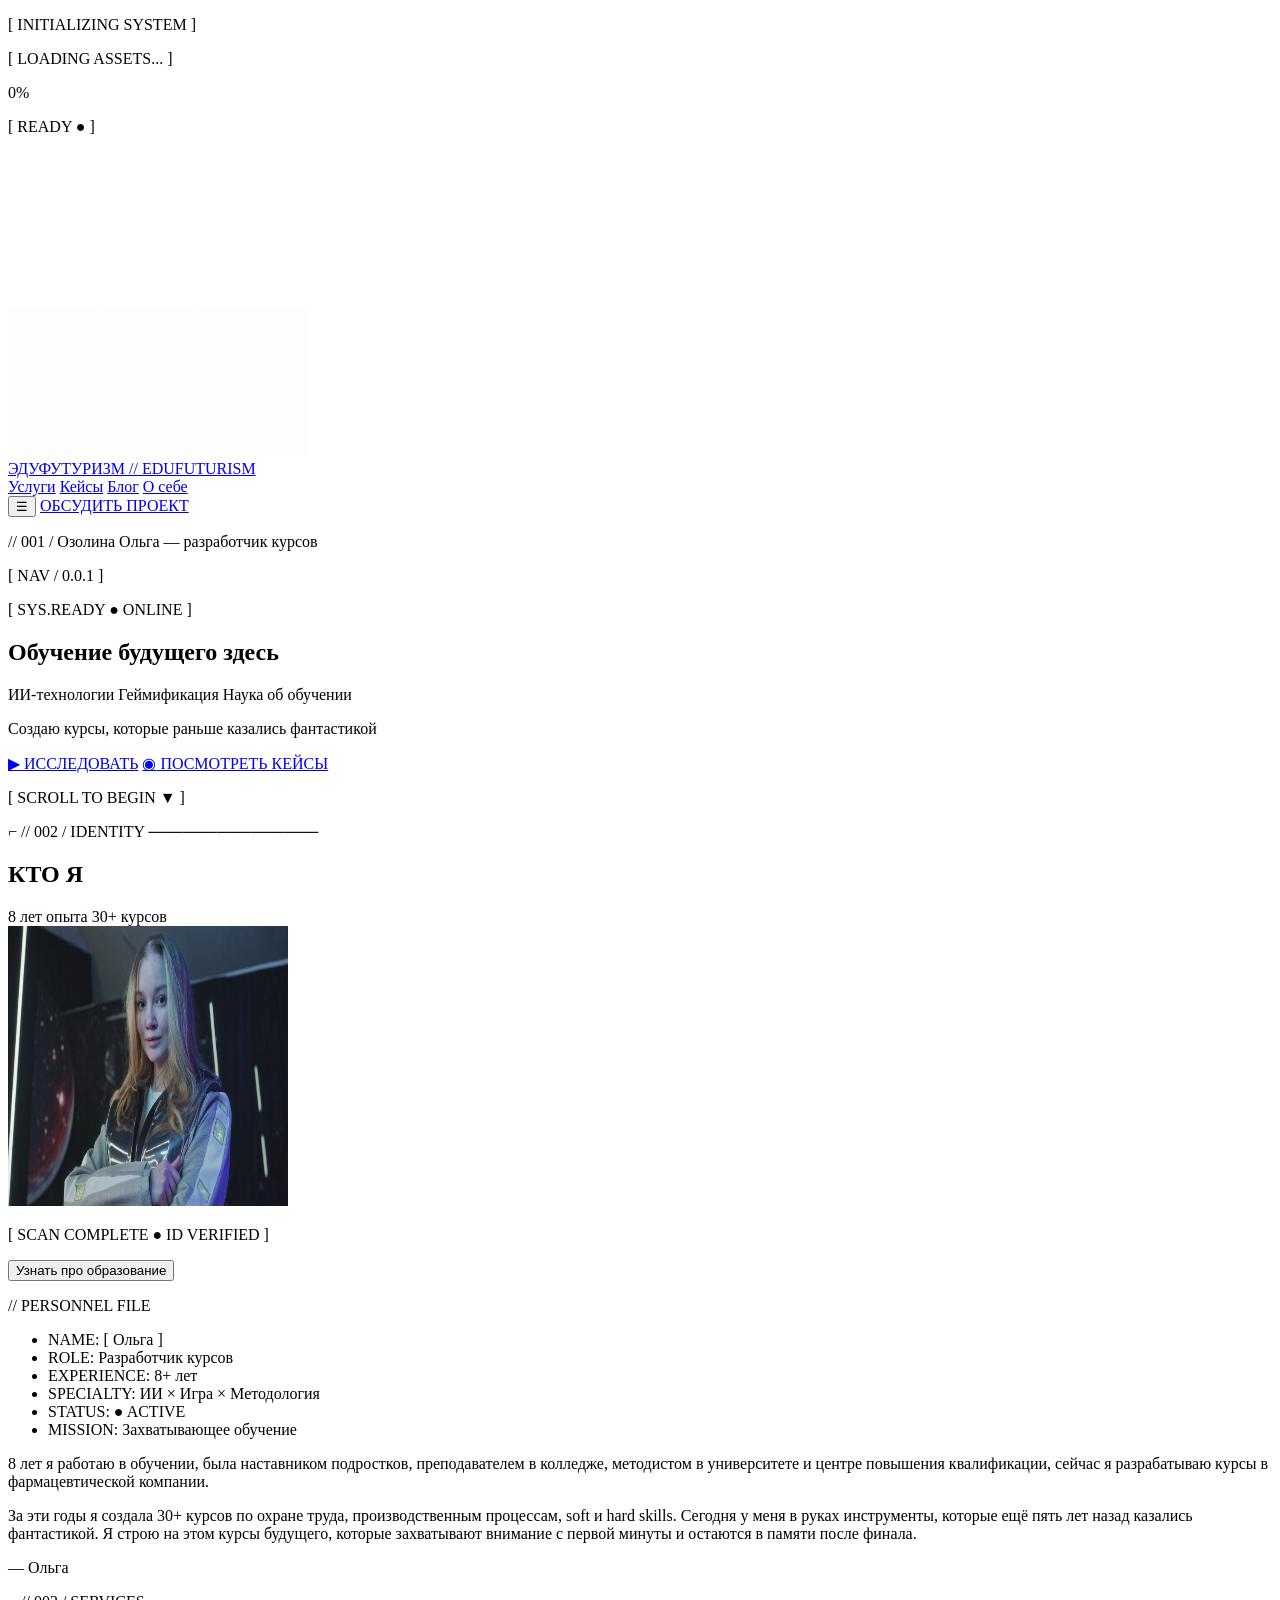
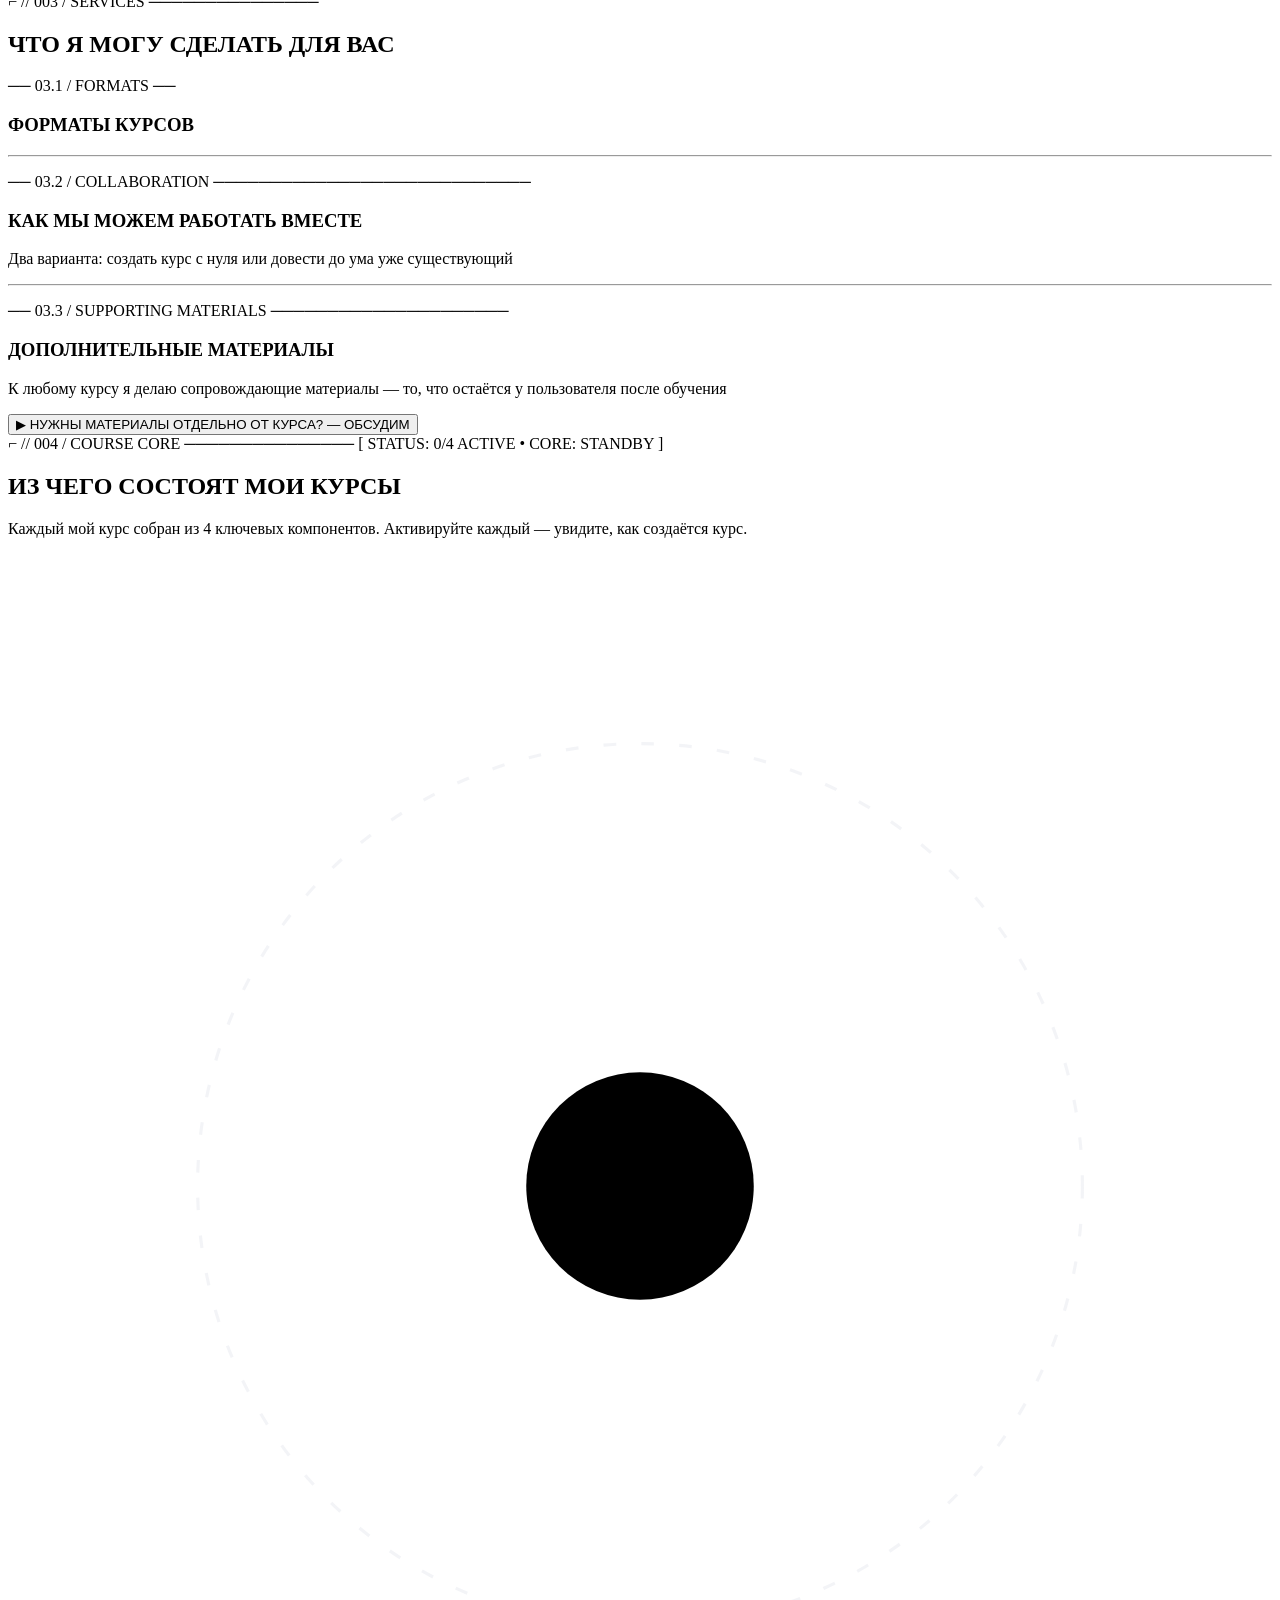
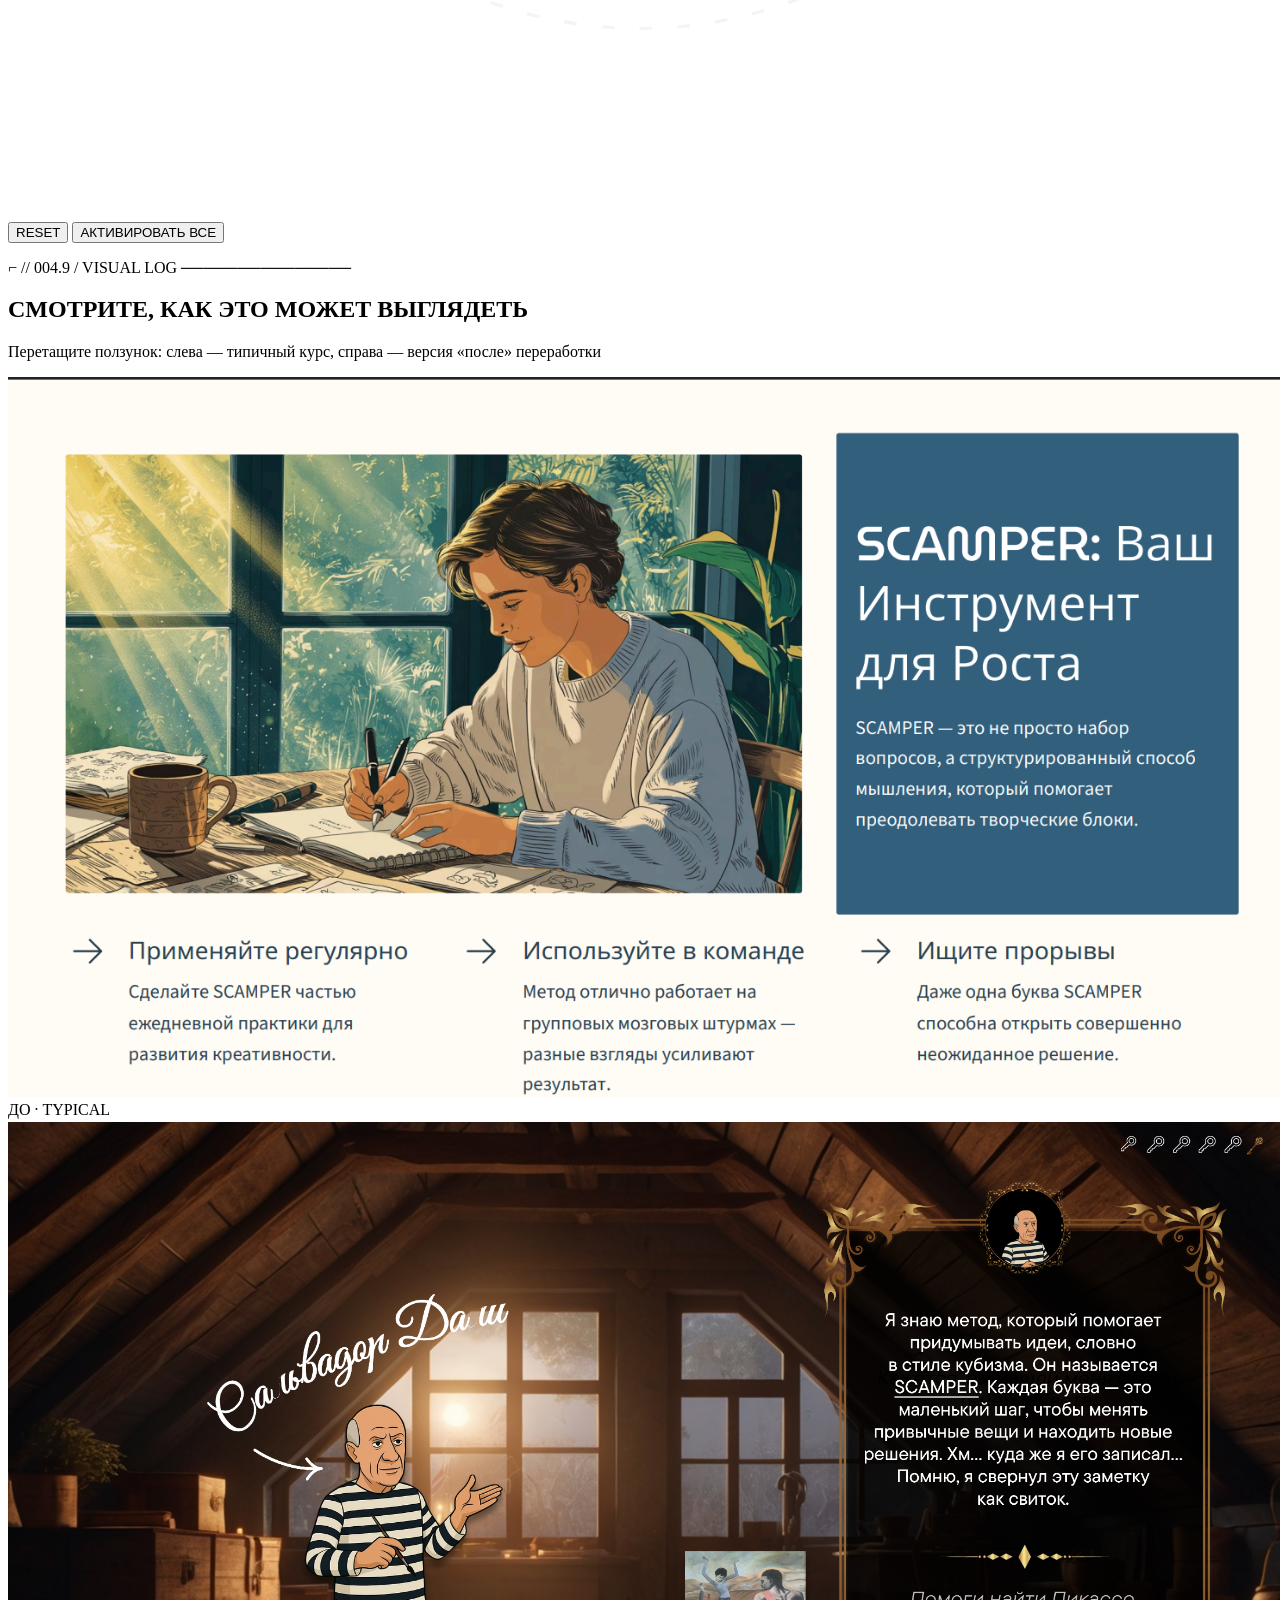
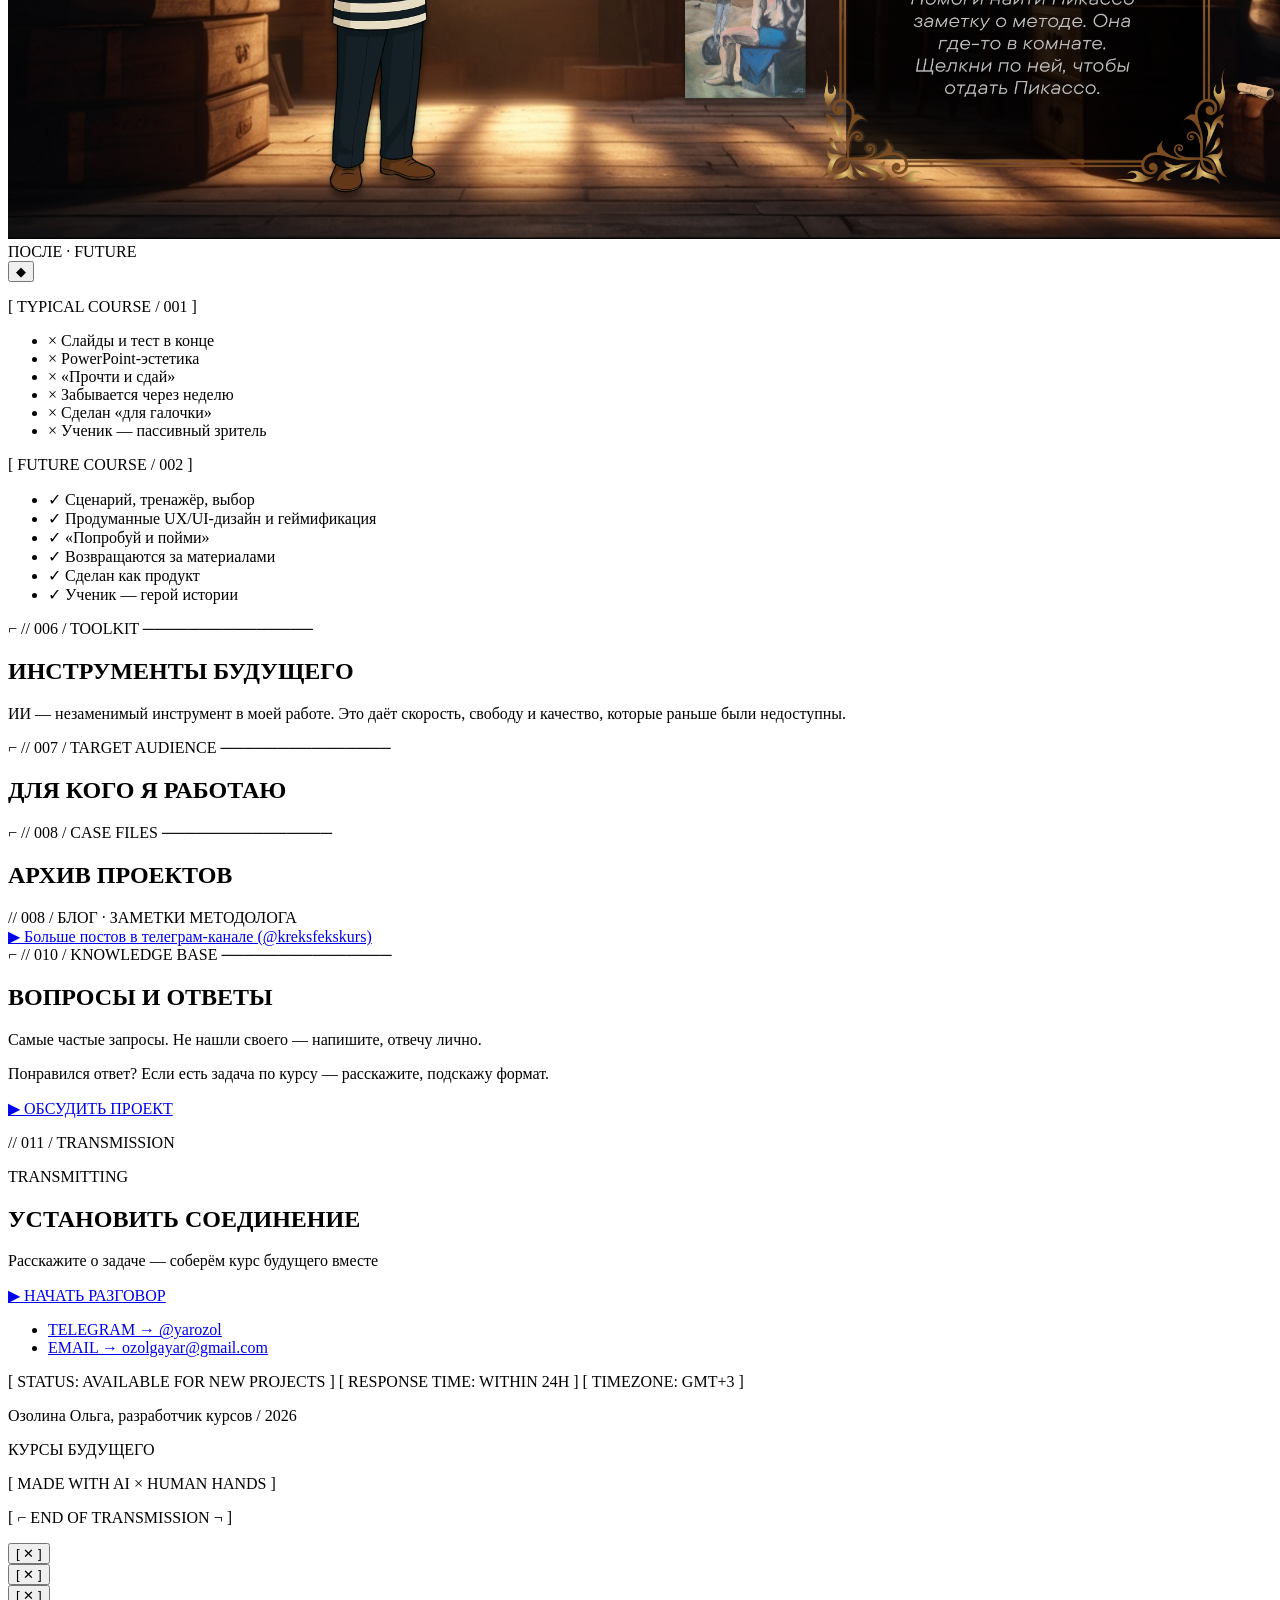
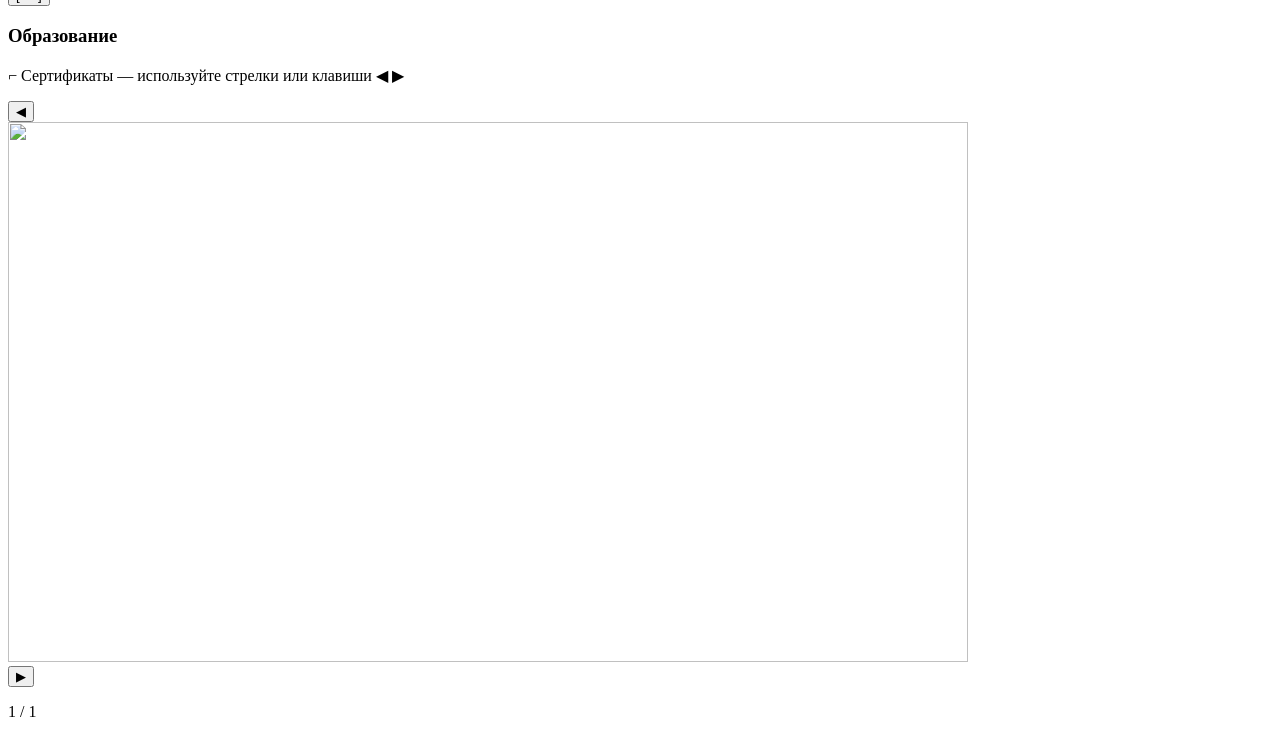
==== index.html @ a9507a86 "Add files via upload" ====
<!DOCTYPE html>
<html lang="ru">
<head>
  <meta charset="UTF-8" />
  <meta name="viewport" content="width=device-width, initial-scale=1.0" />
  <meta name="theme-color" content="#0A0E14" />
  <title>Курсы будущего — портфолио разработчика курсов</title>
  <meta name="description" content="ИИ × Игра × Методология. Разработка образовательных курсов: игровые форматы, чат-боты, лонгриды, видео." />
  <!-- Lotus Eater Sans — локально /fonts; заголовки блоков. Остальное — Google Fonts -->
  <link rel="preconnect" href="https://fonts.googleapis.com" />
  <link rel="preconnect" href="https://fonts.gstatic.com" crossorigin />
  <link href="https://fonts.googleapis.com/css2?family=Caveat:wght@500&family=Cormorant+Garamond:ital,wght@0,600;1,600&family=JetBrains+Mono:wght@400;500;600&family=Space+Grotesk:wght@400;500;600;700&family=Inter:wght@400;500;600&display=swap" rel="stylesheet" />
  <link rel="stylesheet" href="css/styles.css" />
</head>
<body>
  <script>
    try {
      if (sessionStorage.getItem('edufut_preloader_done') === '1') {
        document.documentElement.classList.add('preloader-skip');
      }
    } catch (e) { /* private mode */ }
  </script>
  <!-- Прелоадер: имитация инициализации системы (ТЗ § анимации) -->
  <div id="preloader" class="preloader" aria-hidden="true">
    <div class="preloader__inner">
      <p class="preloader__line mono">[ INITIALIZING SYSTEM ]</p>
      <p class="preloader__line mono">[ LOADING ASSETS<span class="preloader__dots">...</span> ]</p>
      <div class="preloader__bar" role="progressbar" aria-valuemin="0" aria-valuemax="100" aria-valuenow="0">
        <span id="preloader-fill" class="preloader__fill"></span>
      </div>
      <p id="preloader-pct" class="preloader__pct mono">0%</p>
      <p id="preloader-ready" class="preloader__ready mono hidden">[ READY ● ]</p>
    </div>
  </div>

  <!-- Кастомный курсор (на тачскринах отключится в JS) -->
  <div id="cursor" class="cursor" aria-hidden="true"></div>

  <!-- Фиксированный космический фон: сетка, звёзды, туманности -->
  <div class="cosmic-bg" aria-hidden="true">
    <svg class="cosmic-bg__grid" xmlns="http://www.w3.org/2000/svg">
      <defs>
        <pattern id="coord-grid" width="80" height="80" patternUnits="userSpaceOnUse">
          <path d="M 80 0 L 0 0 0 80" fill="none" stroke="rgba(255,255,255,0.03)" stroke-width="1"/>
        </pattern>
      </defs>
      <rect width="100%" height="100%" fill="url(#coord-grid)" />
    </svg>
    <canvas id="stars-canvas" class="cosmic-bg__stars"></canvas>
    <div class="cosmic-bg__nebula cosmic-bg__nebula--warm"></div>
    <div class="cosmic-bg__nebula cosmic-bg__nebula--cold"></div>
  </div>

  <!-- SVG noise overlay на весь экран -->
  <svg class="noise-overlay" aria-hidden="true">
    <filter id="noiseFilter">
      <feTurbulence type="fractalNoise" baseFrequency="0.9" numOctaves="4" stitchTiles="stitch" />
    </filter>
    <rect width="100%" height="100%" filter="url(#noiseFilter)" opacity="0.04" />
  </svg>

  <div class="scanlines" aria-hidden="true"></div>

  <header class="site-header" id="site-header">
    <div class="site-header__bar panel-hud">
      <a href="#hero" class="site-header__brand">ЭДУФУТУРИЗМ // EDUFUTURISM</a>
      <nav class="site-header__nav mono" aria-label="Основное меню">
        <a href="#services">Услуги</a>
        <a href="#cases">Кейсы</a>
        <a href="#blog">Блог</a>
        <a href="#about">О себе</a>
      </nav>
      <button type="button" class="site-header__burger mono" aria-label="Открыть меню" id="burger">☰</button>
      <a href="#contact" class="btn btn--cta site-header__cta">ОБСУДИТЬ ПРОЕКТ</a>
    </div>
    <div id="mobile-drawer" class="mobile-drawer" hidden>
      <nav class="mobile-drawer__nav mono">
        <a href="#services">Услуги</a>
        <a href="#cases">Кейсы</a>
        <a href="#blog">Блог</a>
        <a href="#about">О себе</a>
        <a href="#contact" class="btn btn--primary">ОБСУДИТЬ ПРОЕКТ</a>
      </nav>
    </div>
  </header>

  <main>
    <!-- БЛОК 1: HERO (рамка .hero-inner = ширине шапки 1200px — совпадает с оранжевой обводкой меню) -->
    <section class="section section--hero" id="hero">
      <div class="hero-inner">
        <div class="hud-corners--hero" aria-hidden="true"></div>
        <p class="hero__meta mono fade-in" data-delay="0">// 001 / Озолина Ольга — разработчик курсов</p>
        <p class="hero__sys mono hero__sys--tl">[ NAV / 0.0.1 ]</p>
        <p class="hero__sys mono hero__sys--tr">[ SYS.READY ● ONLINE ]</p>
        <h1 class="hero__title display" id="hero-title">
          <span class="hero__title-line glitch-target">Обучение будущего</span>
          <span class="hero__title-line glitch-target">здесь</span>
        </h1>
        <div class="hero__tags mono fade-in" aria-label="Направления">
          <span class="hero__tag">ИИ-технологии</span>
          <span class="hero__tag">Геймификация</span>
          <span class="hero__tag">Наука об обучении</span>
        </div>
        <p class="hero__subtitle"> Создаю курсы, которые раньше казались фантастикой</p>
        <div class="hero__actions">
          <a href="#services" class="btn btn--primary"><span class="btn__icon">▶</span> ИССЛЕДОВАТЬ</a>
          <a href="#cases" class="btn btn--ghost"><span class="btn__icon">◉</span> ПОСМОТРЕТЬ КЕЙСЫ</a>
        </div>
        <p class="hero__scroll mono blink"><span class="bracket">[</span> SCROLL TO BEGIN <span aria-hidden="true">▼</span> <span class="bracket">]</span></p>
      </div>
    </section>

    <!-- БЛОК 2: О СЕБЕ (бегущая строка — отдельно под панелью) -->
    <section class="section section--panel" id="about">
      <div class="section-inner">
        <div class="panel about-panel">
          <div class="section-tag mono">⌐ // 002 / IDENTITY ───────────────</div>
          <div class="about-title-row">
            <h2 class="section-heading">КТО Я</h2>
            <div class="about-title-tags mono" aria-label="Ключевые факты">
              <span class="about-title-tag">8 лет опыта</span>
              <span class="about-title-tag">30+ курсов</span>
            </div>
          </div>
          <div class="about-grid">
            <div class="about-photo hud-frame">
              <div class="about-photo__circle glitch-photo">
                <img src="avatar.png" alt="Ольга — разработчик курсов" width="280" height="280" loading="lazy" />
              </div>
              <p class="mono about-photo__cap">[ SCAN COMPLETE ● ID VERIFIED ]</p>
              <button type="button" class="btn btn--ghost mono about-photo__education" id="btn-about-education">
                Узнать про образование
              </button>
            </div>
            <div class="about-data about-data--plain">
              <p class="mono about-data__label">// PERSONNEL FILE</p>
              <ul class="about-data__list mono">
                <li><span>NAME:</span> [ Ольга ]</li>
                <li><span>ROLE:</span> Разработчик курсов</li>
                <li><span>EXPERIENCE:</span> 8+ лет</li>
                <li><span>SPECIALTY:</span> ИИ × Игра × Методология</li>
                <li><span>STATUS:</span> ● ACTIVE</li>
                <li><span>MISSION:</span> Захватывающее обучение</li>
              </ul>
              <div class="about-bio">
                <p> 8 лет я работаю в обучении, была наставником подростков, преподавателем в колледже, методистом в университете и центре повышения квалификации, сейчас я разрабатываю курсы в фармацевтической компании. </p>
                <p> За эти годы я создала 30+ курсов по охране труда, производственным процессам, soft и hard skills. Сегодня у меня в руках инструменты, которые ещё пять лет назад казались фантастикой. Я строю на этом курсы будущего, которые захватывают внимание с первой минуты и остаются в памяти после финала.</p>
                </div>
              <p class="about-sign">— Ольга</p>
            </div>
          </div>
        </div>
        <div class="tools-marquee tools-marquee--below panel-strip mono" aria-hidden="true">
          <div class="tools-marquee__track" id="tools-marquee-track"></div>
        </div>
      </div>
    </section>

    <!-- БЛОК 3: УСЛУГИ -->
    <section class="section section--panel" id="services">
      <div class="panel section-inner">
        <div class="section-tag mono">⌐ // 003 / SERVICES ───────────────</div>
        <h2 class="section-heading">ЧТО Я МОГУ СДЕЛАТЬ ДЛЯ ВАС</h2>

        <p class="mono sublabel">── 03.1 / FORMATS ──</p>
        <h3 class="section-subheading">ФОРМАТЫ КУРСОВ</h3>
        <div id="formats-grid" class="grid-formats"></div>

        <hr class="hud-rule" />
        <p class="mono sublabel">── 03.2 / COLLABORATION ────────────────────────────</p>
        <h3 class="section-subheading section-subheading--lotus">КАК МЫ МОЖЕМ РАБОТАТЬ ВМЕСТЕ</h3>
        <p class="lead">Два варианта: создать курс с нуля или довести до ума уже существующий</p>
        <div id="collab-grid" class="grid-collab"></div>

        <hr class="hud-rule" />
        <p class="mono sublabel">── 03.3 / SUPPORTING MATERIALS ─────────────────────</p>
        <h3 class="section-subheading section-subheading--lotus">ДОПОЛНИТЕЛЬНЫЕ МАТЕРИАЛЫ</h3>
        <p class="lead">К любому курсу я делаю сопровождающие материалы — то, что остаётся у пользователя после обучения </p>
        <div id="materials-grid" class="grid-materials"></div>
        <div class="block-cta">
          <button type="button" class="btn btn--ghost" id="btn-materials-cta">▶ НУЖНЫ МАТЕРИАЛЫ ОТДЕЛЬНО ОТ КУРСА? — ОБСУДИМ</button>
        </div>
      </div>
    </section>

    <!-- БЛОК 4: СОСТАВ / ЯДРО -->
    <section class="section section--panel" id="course-core">
      <div class="panel section-inner">
        <div class="core-hud mono">
          <span>⌐ // 004 / COURSE CORE ───────────────</span>
          <span id="core-status" class="core-hud__status">[ STATUS: 0/4 ACTIVE • CORE: STANDBY ]</span>
        </div>
        <h2 class="section-heading">ИЗ ЧЕГО СОСТОЯТ МОИ КУРСЫ</h2>
        <p class="lead">Каждый мой курс собран из 4 ключевых компонентов. Активируйте каждый — увидите, как создаётся курс.</p>

        <div class="core-layout">
          <div class="core-desc hud-card" id="core-desc">
            <!-- Текст подставляется из JS -->
          </div>
          <div class="core-visual">
            <svg class="core-svg" id="core-svg" viewBox="0 0 400 400" xmlns="http://www.w3.org/2000/svg" aria-label="Интерактивное ядро курса">
              <circle class="core-orbit" cx="200" cy="200" r="140" fill="none" stroke="rgba(192,200,216,0.2)" stroke-dasharray="4 8"/>
              <g id="core-lines"></g>
              <g id="core-nodes"></g>
              <circle id="core-center" class="core-center" cx="200" cy="200" r="36" />
            </svg>
            <div class="core-actions">
              <button type="button" class="btn btn--small btn--ghost" id="core-reset">RESET</button>
              <button type="button" class="btn btn--small btn--primary" id="core-activate-all">АКТИВИРОВАТЬ ВСЕ</button>
            </div>
            <div class="core-metrics mono" id="core-metrics"></div>
          </div>
        </div>
      </div>
    </section>

    <!-- Визуальное «До / После»: ползунок + таблица (якорь #compare) -->
    <section class="section section--panel section--showcase" id="visual-showcase" aria-label="Как может выглядеть курс: до и после">
      <div class="panel section-inner">
        <p class="section-tag mono">⌐ // 004.9 / VISUAL LOG ───────────────</p>
        <h2 class="section-subheading section-subheading--showcase section-subheading--lotus">СМОТРИТЕ<span class="heading-comma">,</span> КАК ЭТО МОЖЕТ ВЫГЛЯДЕТЬ</h2>
        <p class="lead showcase-lead">Перетащите ползунок: слева — типичный курс, справа — версия «после» переработки </p>

        <div class="ba-visual" id="showcase-ba">
          <div class="ba-visual__viewport" id="showcase-ba-viewport">
            <div class="ba-visual__layer ba-visual__layer--before">
              <img class="ba-visual__img" src="slide_before.png" alt="Типичный курс до переработки" width="1280" height="720" decoding="async" loading="lazy" />
              <span class="ba-visual__layer-badge mono">ДО · TYPICAL</span>
            </div>
            <div class="ba-visual__layer ba-visual__layer--after" id="showcase-after-layer" aria-hidden="false">
              <img class="ba-visual__img" src="slide_after.png" alt="Курс после переработки" width="1280" height="720" decoding="async" loading="lazy" />
              <span class="ba-visual__layer-badge ba-visual__layer-badge--after mono">ПОСЛЕ · FUTURE</span>
            </div>
            <button type="button" class="ba-visual__handle mono" id="showcase-ba-handle" aria-label="Граница до и после" aria-valuemin="0" aria-valuemax="100" aria-valuenow="50">
              <span class="ba-visual__handle-icon" aria-hidden="true">◆</span>
            </button>
          </div>
        </div>

        <div class="compare-block-follow" id="compare">
          <div class="compare compare--static" id="compare-static">
            <div class="compare__side compare__side--before">
              <p class="mono compare__badge">[ TYPICAL COURSE / 001 ]</p>
              <ul class="compare__list compare__list--bad">
                <li>× Слайды и тест в конце</li>
                <li>× PowerPoint-эстетика</li>
                <li>× «Прочти и сдай»</li>
                <li>× Забывается через неделю</li>
                <li>× Сделан «для галочки»</li>
                <li>× Ученик — пассивный зритель</li>
              </ul>
              <div class="compare__bars" data-compare-bars="before"></div>
            </div>
            <div class="compare__side compare__side--after">
              <p class="mono compare__badge">[ FUTURE COURSE / 002 ]</p>
              <ul class="compare__list compare__list--good">
                <li>✓ Сценарий, тренажёр, выбор</li>
                <li>✓ Продуманные UX/UI-дизайн и геймификация </li>
                <li>✓ «Попробуй и пойми»</li>
                <li>✓ Возвращаются за материалами</li>
                <li>✓ Сделан как продукт</li>
                <li>✓ Ученик — герой истории</li>
              </ul>
              <div class="compare__bars" data-compare-bars="after"></div>
            </div>
          </div>
        </div>
      </div>
    </section>

    <!-- БЛОК 6: ИНСТРУМЕНТЫ -->
    <section class="section section--panel section--elevated" id="toolkit">
      <div class="panel section-inner">
        <div class="section-tag mono">⌐ // 006 / TOOLKIT ───────────────</div>
        <h2 class="section-heading">ИНСТРУМЕНТЫ БУДУЩЕГО</h2>
        <p class="lead">ИИ — незаменимый инструмент в моей работе. Это даёт скорость, свободу и качество, которые раньше были недоступны.</p>
        <div id="tools-grid" class="grid-tools"></div>
      </div>
    </section>

    <!-- БЛОК 7: ДЛЯ КОГО -->
    <section class="section section--panel" id="audience">
      <div class="panel section-inner">
        <div class="section-tag mono">⌐ // 007 / TARGET AUDIENCE ───────────────</div>
        <h2 class="section-heading">ДЛЯ КОГО Я РАБОТАЮ</h2>
        <div id="audience-grid" class="grid-audience"></div>
      </div>
    </section>

    <!-- БЛОК 8: КЕЙСЫ -->
    <section class="section section--panel" id="cases">
      <div class="panel section-inner">
        <div class="section-tag mono">⌐ // 008 / CASE FILES ───────────────</div>
        <h2 class="section-heading">АРХИВ ПРОЕКТОВ</h2>
        <div id="cases-grid" class="grid-cases"></div>
      </div>
    </section>

    <!-- БЛОК 9: БЛОГ -->
    <section class="section section--panel section--light" id="blog">
      <div class="panel section-inner">
        <div class="section-tag mono section-tag--on-light">// 008 / БЛОГ · ЗАМЕТКИ МЕТОДОЛОГА</div>
        <div id="blog-list" class="blog-list"></div>
        <a href="https://t.me/kreksfekskurs" class="btn btn--ghost btn--dark btn--multiline" target="_blank" rel="noopener noreferrer">▶ Больше постов в телеграм-канале (@kreksfekskurs)</a>
      </div>
    </section>

    <!-- БЛОК 10: FAQ -->
    <section class="section section--panel" id="faq">
      <div class="panel section-inner panel--narrow">
        <div class="section-tag mono">⌐ // 010 / KNOWLEDGE BASE ───────────────</div>
        <h2 class="section-heading section-heading--hud">ВОПРОСЫ И ОТВЕТЫ</h2>
        <p class="lead center">Самые частые запросы. Не нашли своего — напишите, отвечу лично.</p>
        <div id="faq-filters" class="faq-filters mono"></div>
        <div id="faq-list" class="faq-list"></div>
        <div class="faq-cta hud-card center">
          <p>Понравился ответ? Если есть задача по курсу — расскажите, подскажу формат.</p>
          <a href="#contact" class="btn btn--primary">▶ ОБСУДИТЬ ПРОЕКТ</a>
        </div>
      </div>
    </section>

    <!-- БЛОК 11: КОНТАКТ -->
    <section class="section section--contact" id="contact">
      <div class="panel section-inner panel--contact contact-panel">
        <div class="hud-corners" aria-hidden="true"></div>
        <p class="mono section-tag-center">// 011 / TRANSMISSION</p>
        <div class="contact-signal mono" aria-hidden="true"><span></span><span></span><span></span> TRANSMITTING <span></span><span></span><span></span></div>
        <h2 class="section-heading">УСТАНОВИТЬ СОЕДИНЕНИЕ</h2>
        <p class="lead center contact-lead">Расскажите о задаче — соберём курс будущего вместе </p>
        <a href="https://t.me/yarozol" class="btn btn--primary btn--large" target="_blank" rel="noopener noreferrer"><span class="btn__icon">▶</span> НАЧАТЬ РАЗГОВОР</a>
        <ul class="contact-lines mono">
          <li><a href="https://t.me/yarozol" target="_blank" rel="noopener">TELEGRAM → @yarozol</a></li>
          <li><a href="mailto:ozolgayar@gmail.com">EMAIL → ozolgayar@gmail.com</a></li>
        </ul>
        <div class="contact-meta mono">
          <span>[ STATUS: AVAILABLE FOR NEW PROJECTS ]</span>
          <span>[ RESPONSE TIME: WITHIN 24H ]</span>
          <span>[ TIMEZONE: GMT+3 ]</span>
        </div>
      </div>
    </section>
  </main>

  <footer class="site-footer">
    <div class="site-footer__inner">
      <div>
        <p class="site-footer__title"> Озолина Ольга, разработчик курсов / 2026</p>
        <p class="display site-footer__brand">КУРСЫ БУДУЩЕГО</p>
      </div>
      <p class="mono site-footer__mid">[ MADE WITH AI × HUMAN HANDS ]</p>
    </div>
    <p class="mono site-footer__end">[ ⌐ END OF TRANSMISSION ¬ ]</p>
  </footer>

  <!-- Модальное окно: формат курса -->
  <div id="modal-overlay" class="modal-overlay hidden" role="dialog" aria-modal="true" aria-labelledby="modal-title">
    <div class="modal panel-hud">
      <button type="button" class="modal__close mono" id="modal-close" aria-label="Закрыть">[ ✕ ]</button>
      <div id="modal-body"></div>
    </div>
  </div>

  <!-- Модальное окно: кейс -->
  <div id="case-overlay" class="modal-overlay hidden" role="dialog" aria-modal="true" aria-labelledby="case-modal-title">
    <div class="modal modal--wide panel-hud">
      <button type="button" class="modal__close mono" id="case-close" aria-label="Закрыть">[ ✕ ]</button>
      <div id="case-modal-body"></div>
    </div>
  </div>

  <!-- Модальное окно: сертификаты (образование) -->
  <div id="cert-overlay" class="modal-overlay hidden" role="dialog" aria-modal="true" aria-labelledby="cert-modal-title">
    <div class="modal modal--wide modal--certs panel-hud">
      <button type="button" class="modal__close mono" id="cert-close" aria-label="Закрыть">[ ✕ ]</button>
      <h3 id="cert-modal-title" class="section-subheading cert-modal__title">Образование</h3>
      <p class="mono cert-modal__sub">⌐ Сертификаты — используйте стрелки или клавиши ◀ ▶</p>
      <div class="cert-slider">
        <button type="button" class="cert-slider__nav mono" id="cert-prev" aria-label="Предыдущий сертификат">◀</button>
        <div class="cert-slider__viewport">
          <img id="cert-slide-img" class="cert-slider__img" src="" alt="" width="960" height="540" decoding="async" loading="lazy" />
        </div>
        <button type="button" class="cert-slider__nav mono" id="cert-next" aria-label="Следующий сертификат">▶</button>
      </div>
      <p class="mono cert-slider__counter" id="cert-counter" aria-live="polite">1 / 1</p>
    </div>
  </div>

  <script src="js/app.js" defer></script>
</body>
</html>
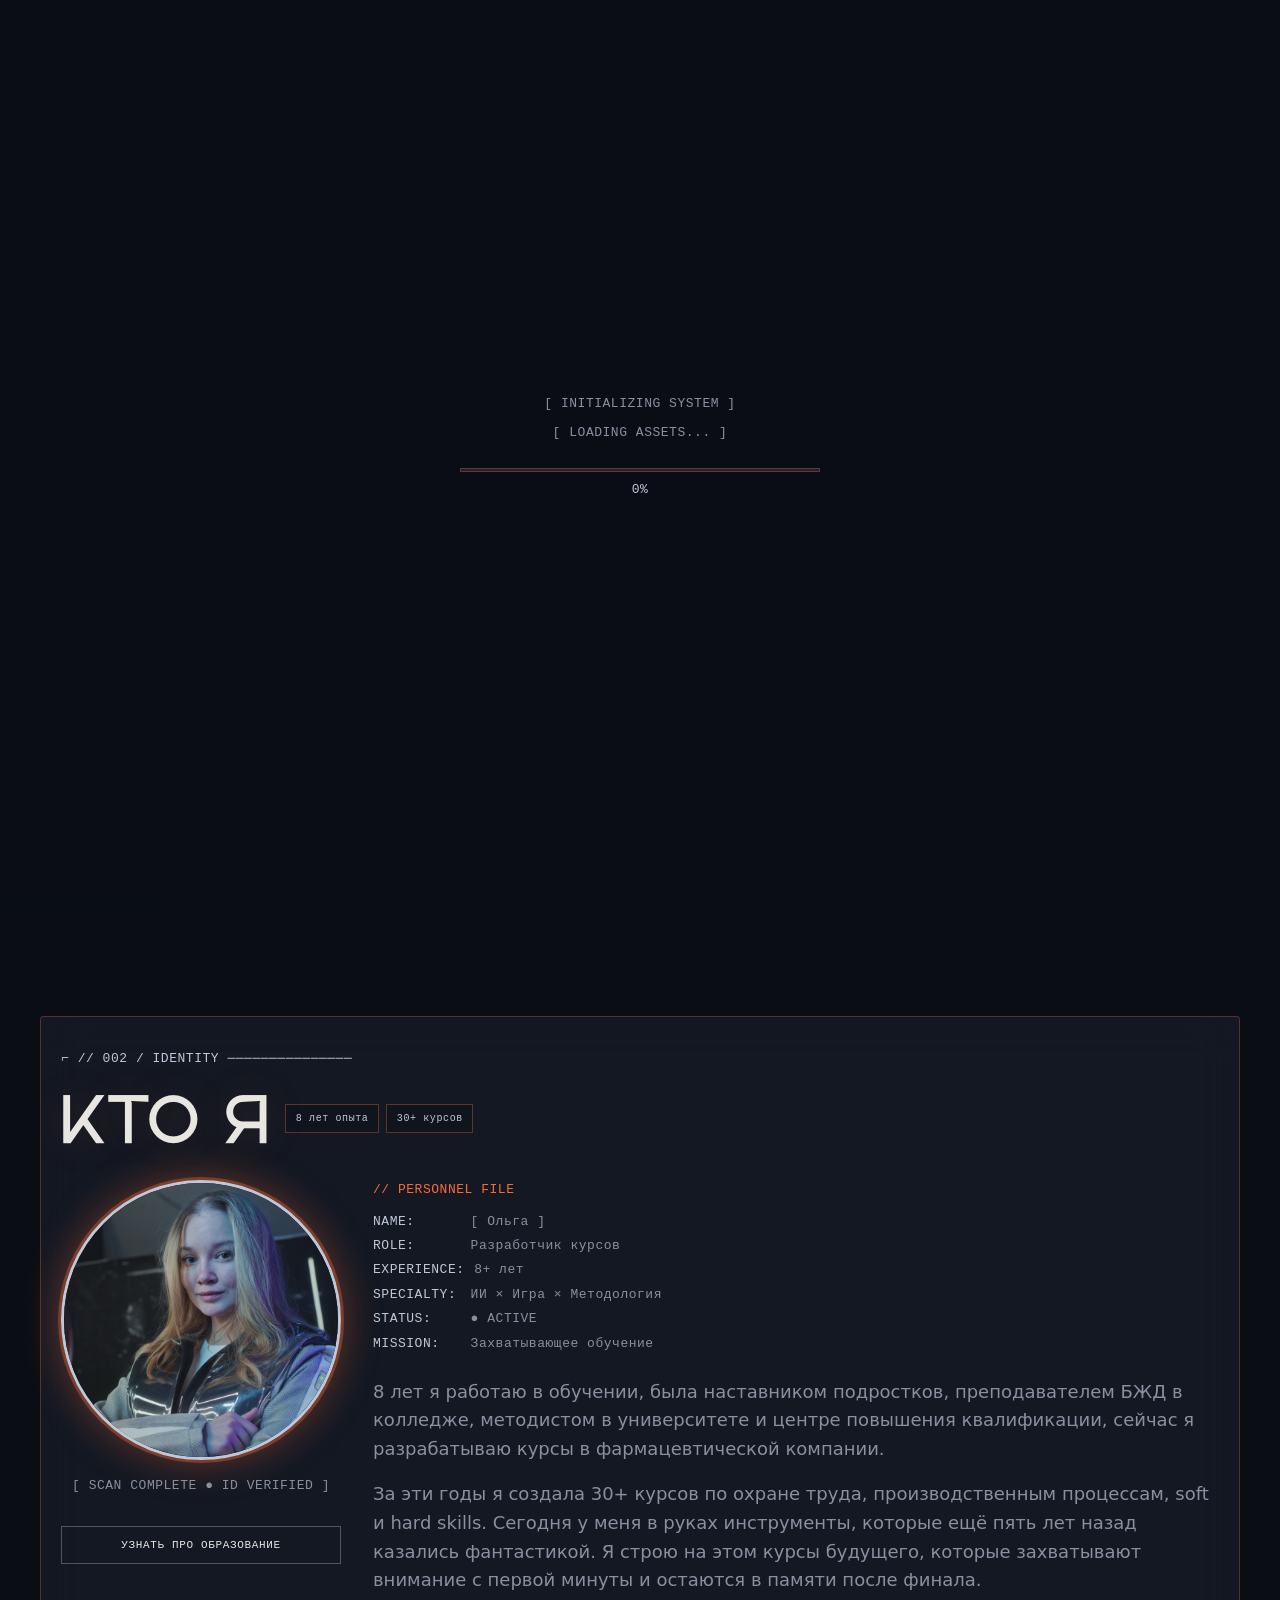
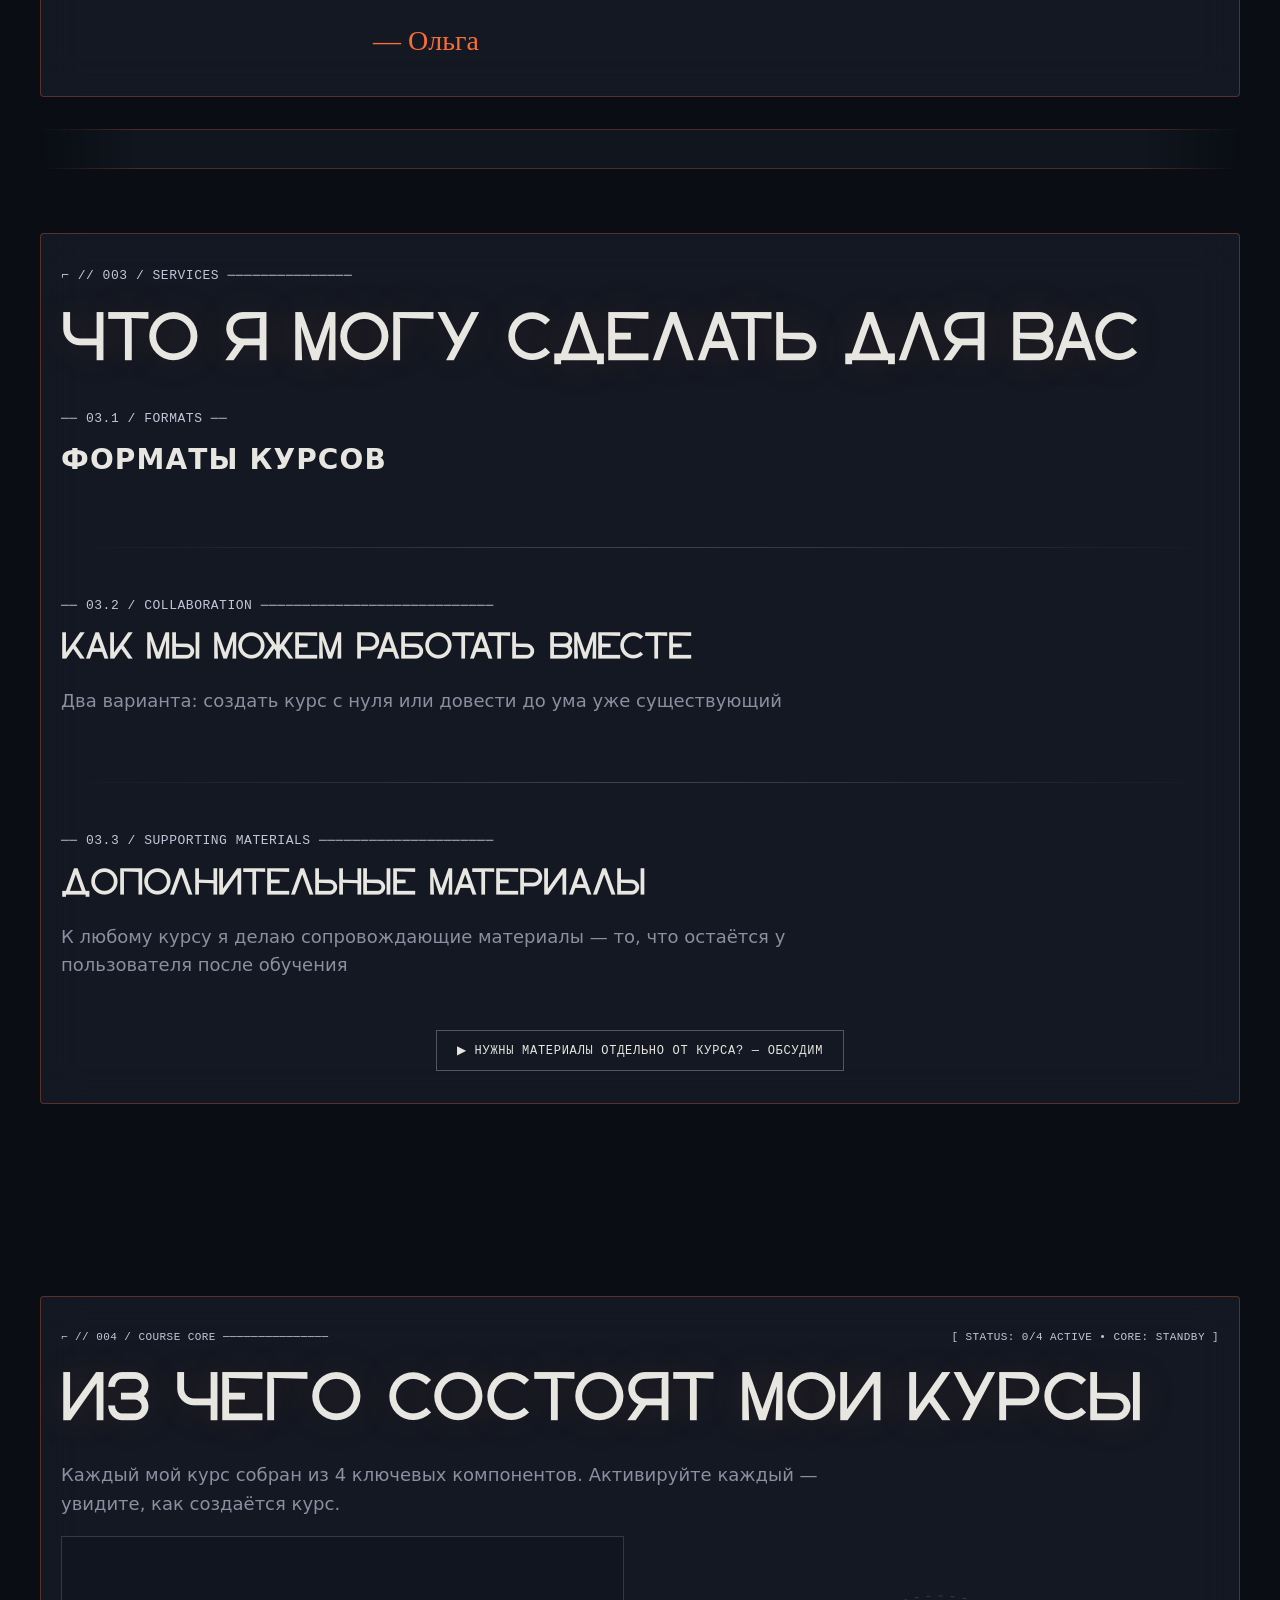
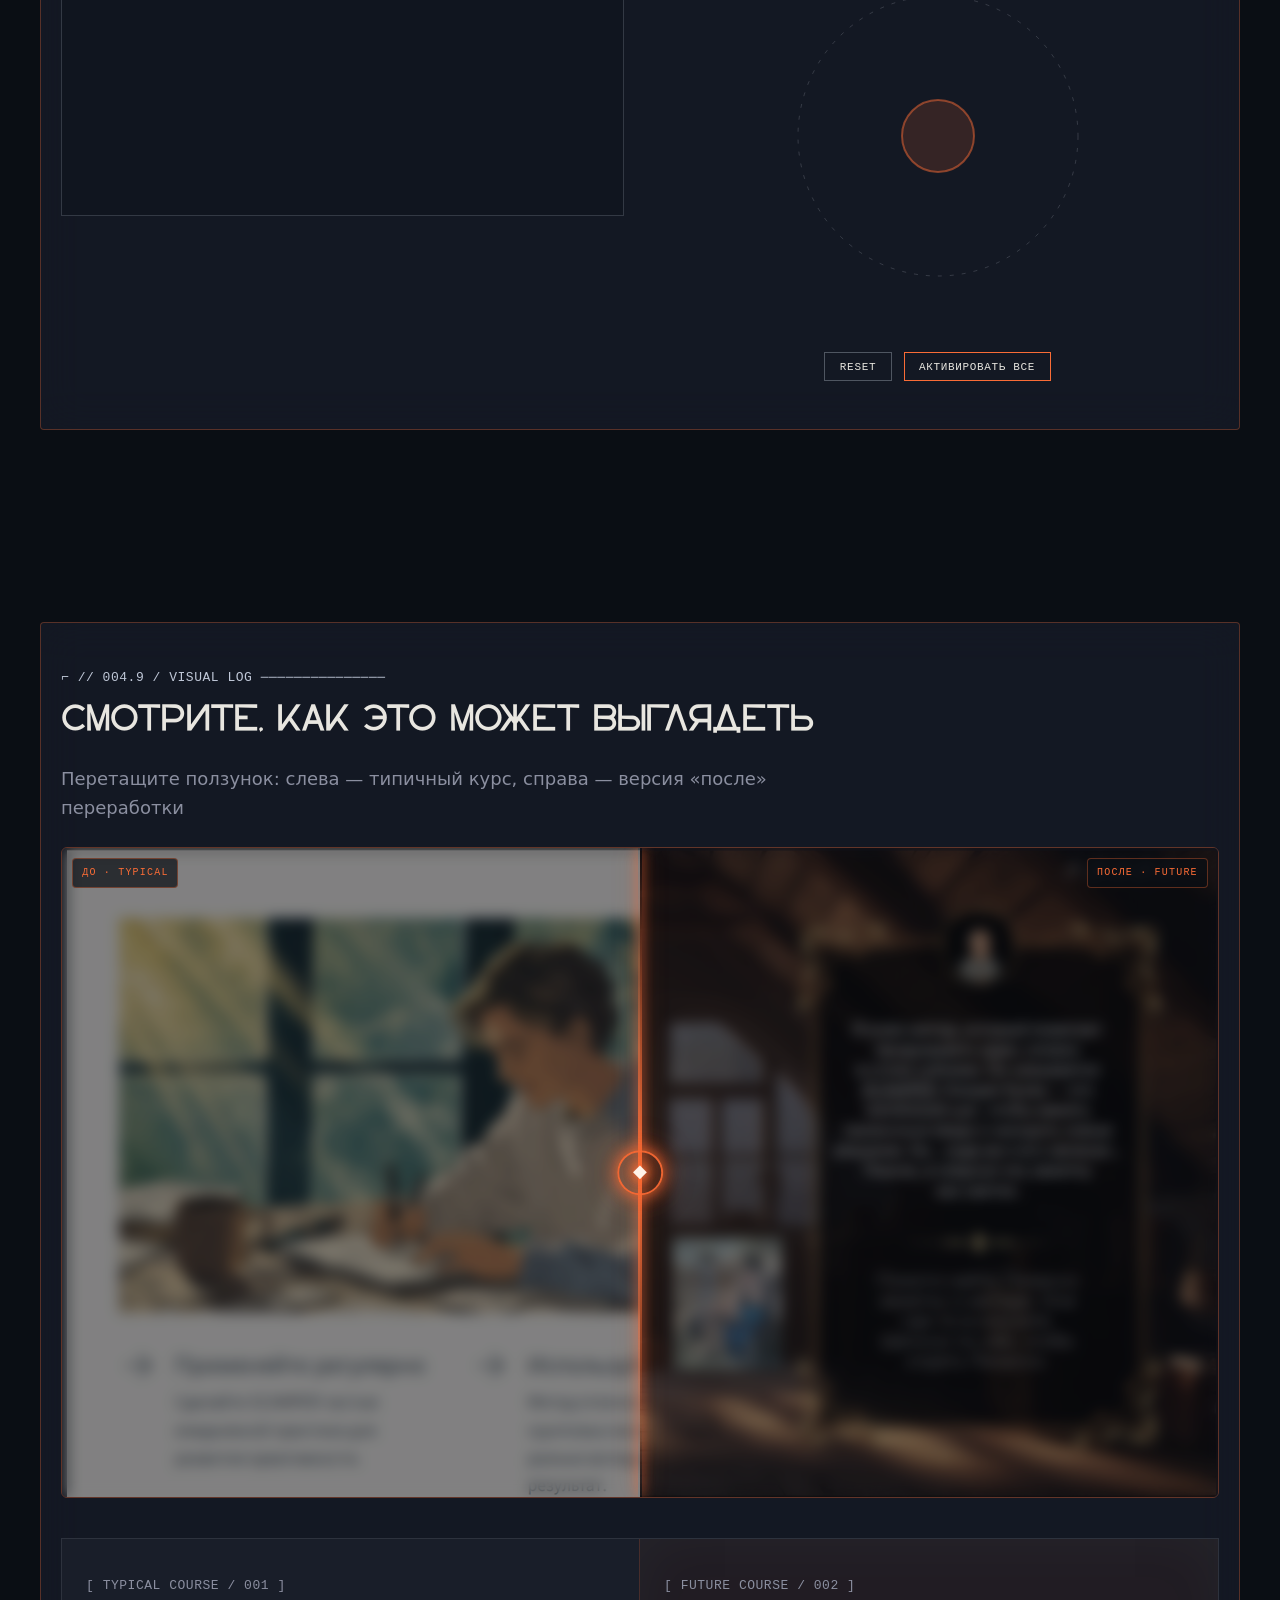
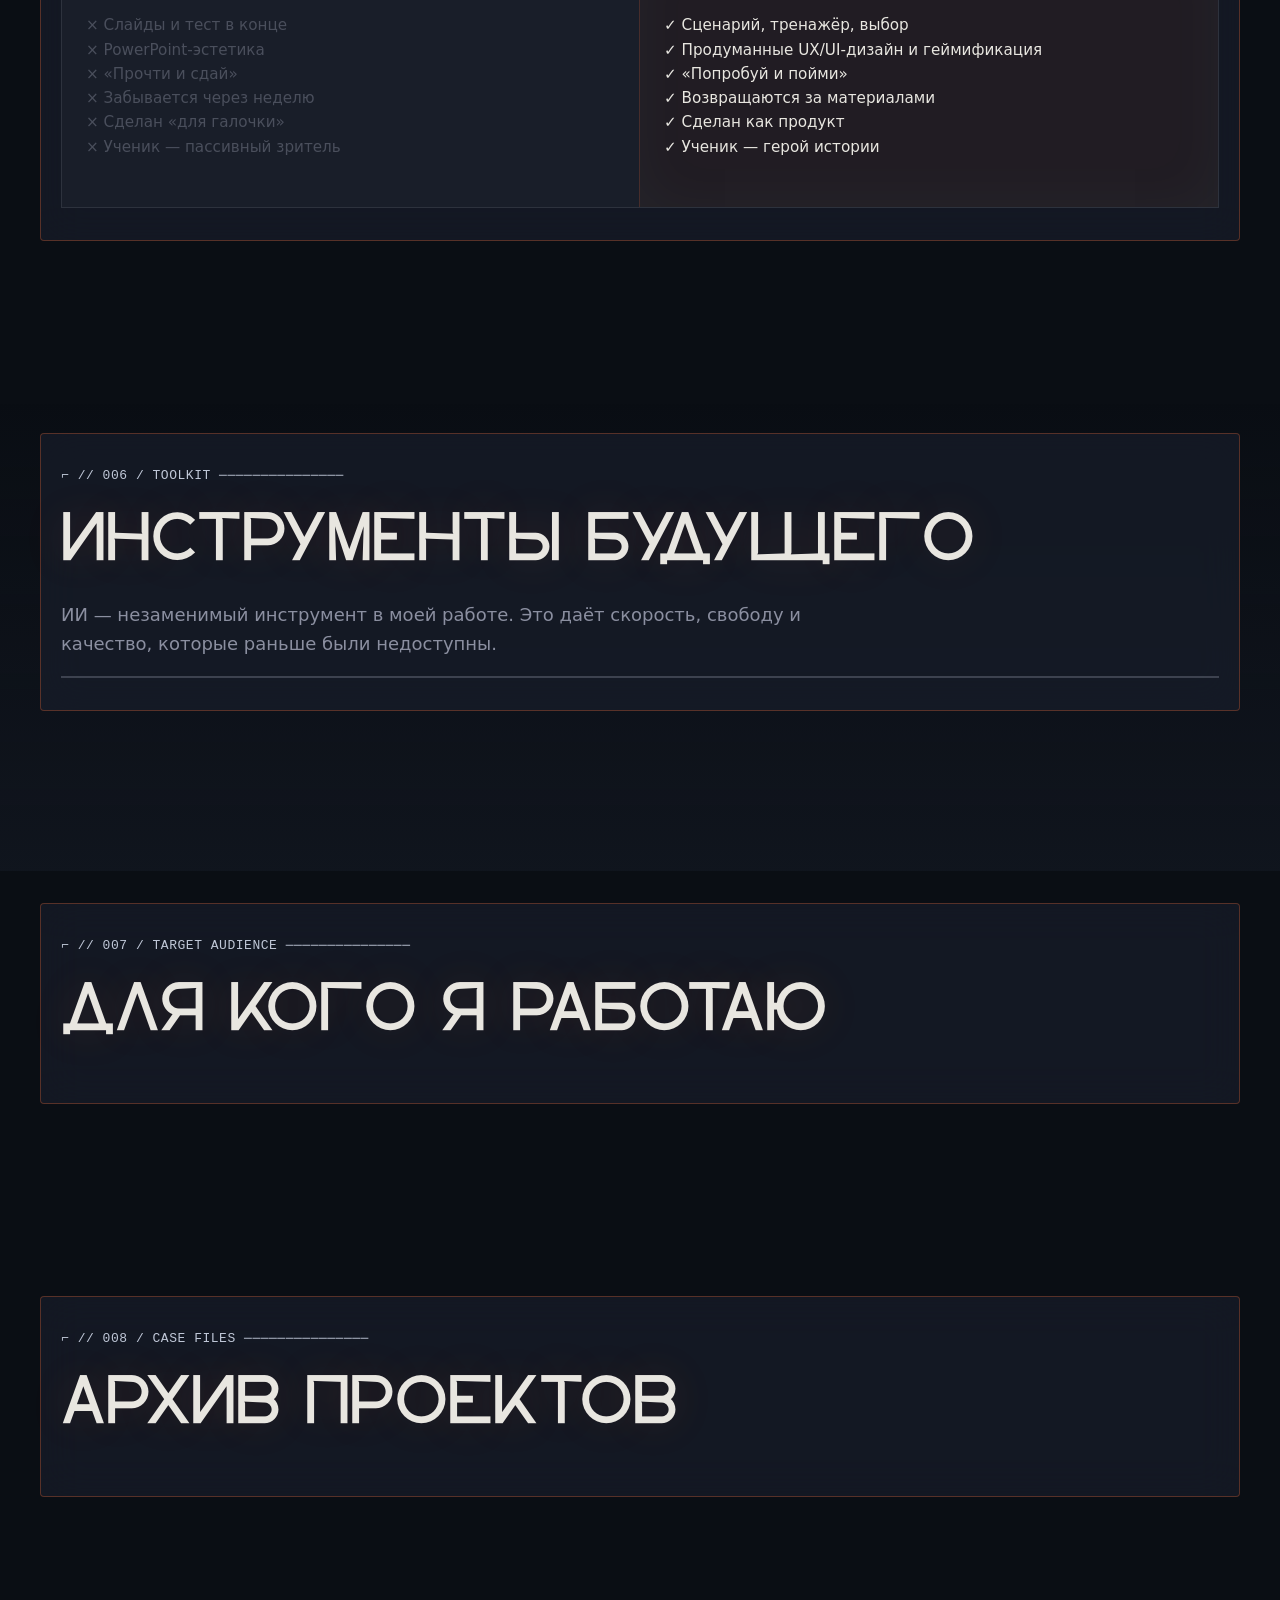
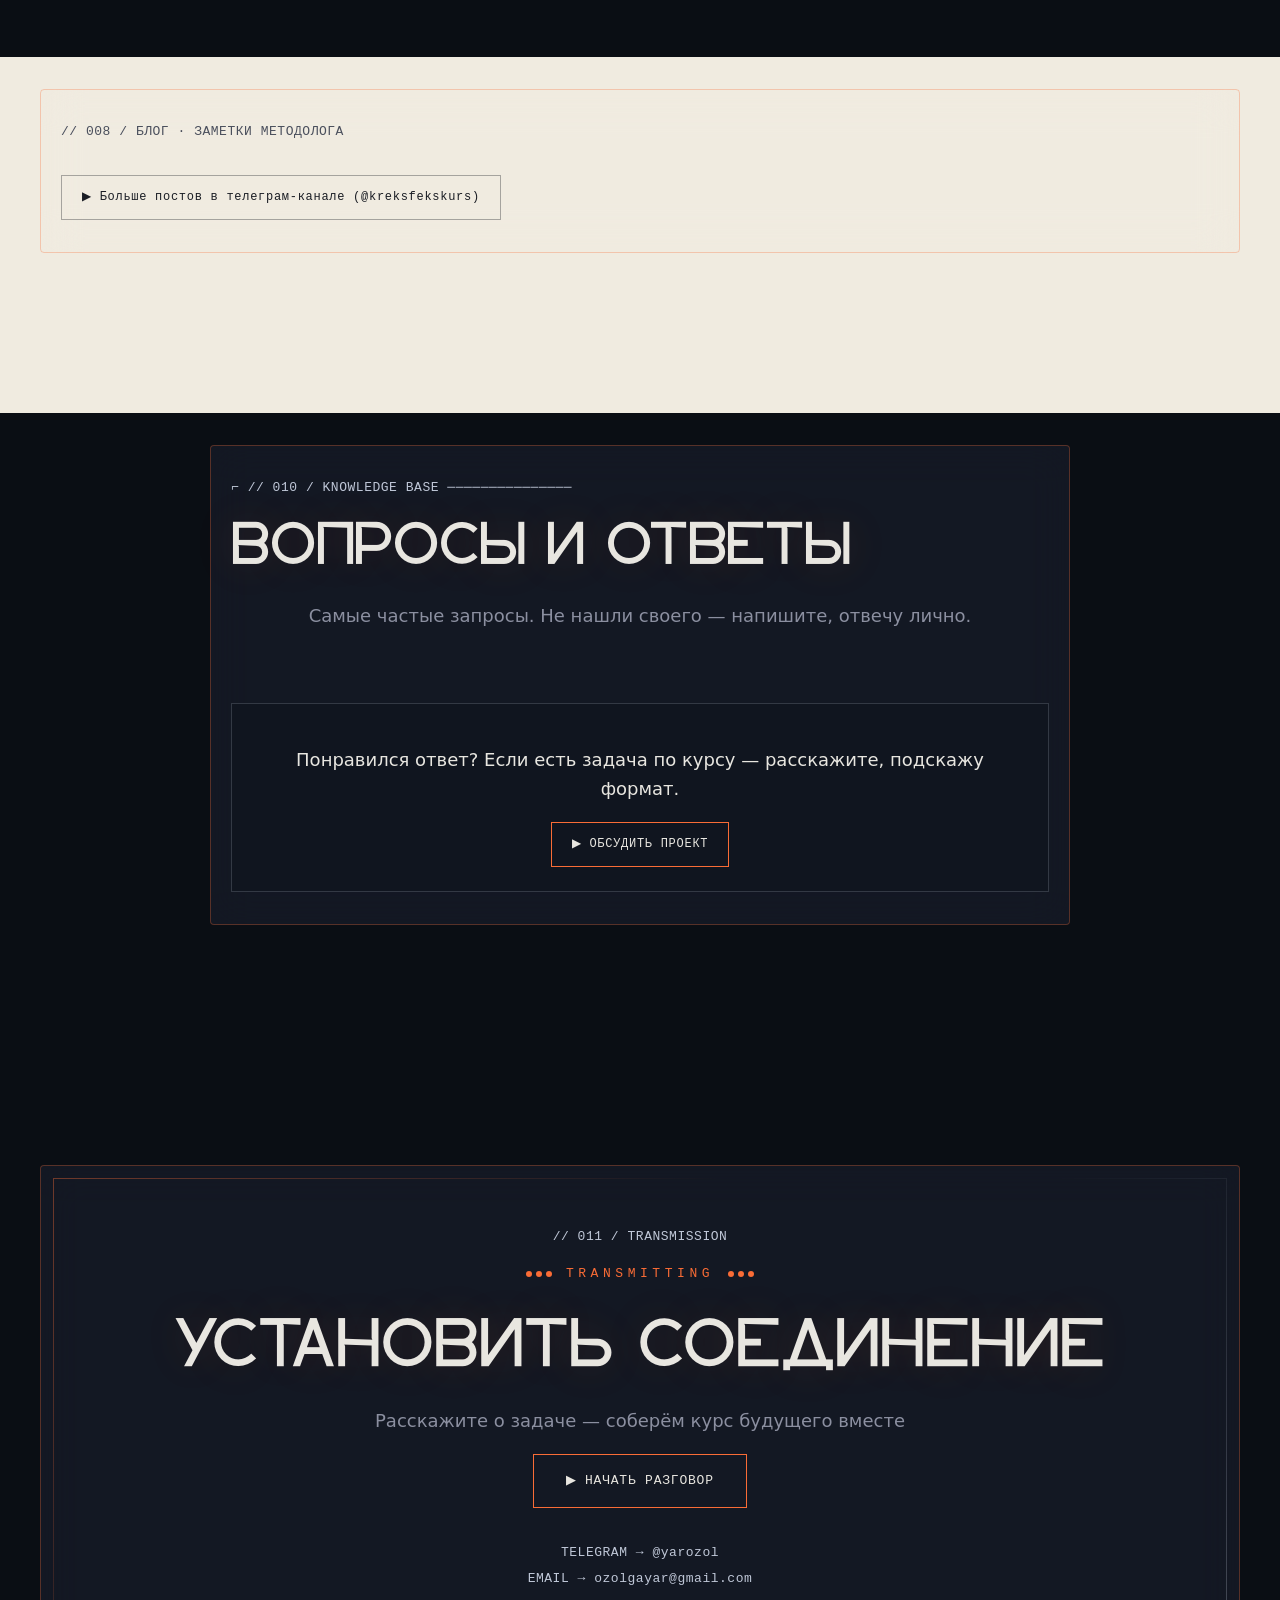
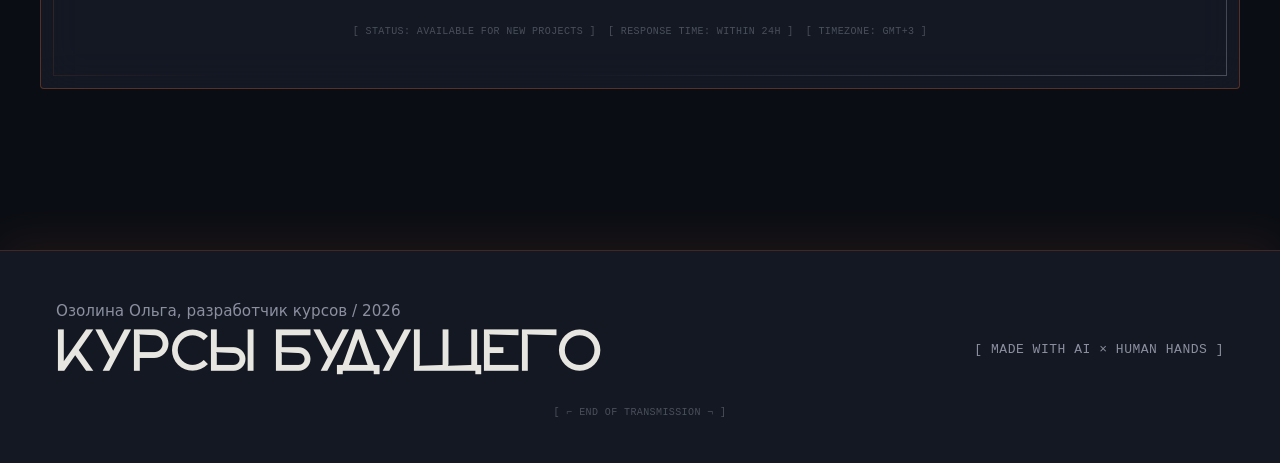
==== commit e30ade4c: "Update index.html" ====
--- a/index.html
+++ b/index.html
@@ -143,7 +143,7 @@
                 <li><span>MISSION:</span> Захватывающее обучение</li>
               </ul>
               <div class="about-bio">
-                <p> 8 лет я работаю в обучении, была наставником подростков, преподавателем в колледже, методистом в университете и центре повышения квалификации, сейчас я разрабатываю курсы в фармацевтической компании. </p>
+                <p> 8 лет я работаю в обучении, была наставником подростков, преподавателем БЖД в колледже, методистом в университете и центре повышения квалификации, сейчас я разрабатываю курсы в фармацевтической компании. </p>
                 <p> За эти годы я создала 30+ курсов по охране труда, производственным процессам, soft и hard skills. Сегодня у меня в руках инструменты, которые ещё пять лет назад казались фантастикой. Я строю на этом курсы будущего, которые захватывают внимание с первой минуты и остаются в памяти после финала.</p>
                 </div>
               <p class="about-sign">— Ольга</p>
--- a/css/styles.css
+++ b/css/styles.css
@@ -0,0 +1,2796 @@
+/* =============================================================================
+   КУРСЫ БУДУЩЕГО — дизайн-система по ТЗ (Cinematic Future Interface)
+   Главный заголовок hero (.hero__title): Lotus Eater Sans; интерфейсные заголовки: Space Grotesk;
+   названия блоков секций (.section-heading): Lotus Eater Sans — локально /fonts.
+   ============================================================================= */
+
+@font-face {
+  font-family: "Lotus Eater Sans";
+  src: url("../fonts/LotusEaterSans.woff2") format("woff2");
+  font-weight: 400;
+  font-style: normal;
+  font-display: swap;
+}
+
+:root {
+  --bg-primary: #0a0e14;
+  --bg-secondary: #131822;
+  --bg-elevated: #1c2230;
+  --text-primary: #e8e6e0;
+  --text-secondary: #8b8fa0;
+  --text-muted: #4a4f5c;
+  --accent-primary: #f96c36;
+  --accent-rare: #7df9e1;
+  --accent-chrome: #c0c8d8;
+  --glow-warm: 0 0 40px rgba(249, 108, 54, 0.4);
+  --glow-cold: 0 0 40px rgba(125, 249, 225, 0.3);
+  --border-glow: 1px solid rgba(249, 108, 54, 0.3);
+  --font-display: "Cormorant Garamond", "Times New Roman", serif;
+  --font-heading: "Space Grotesk", system-ui, sans-serif;
+  --font-block-title: "Lotus Eater Sans", system-ui, sans-serif;
+  --font-body: "Inter", system-ui, sans-serif;
+  --font-mono: "JetBrains Mono", ui-monospace, monospace;
+  --font-sign: "Caveat", cursive;
+  --radius-panel: 4px;
+  --ease-out: cubic-bezier(0.22, 1, 0.36, 1);
+  --dur: 0.75s;
+}
+
+*,
+*::before,
+*::after {
+  box-sizing: border-box;
+}
+
+html {
+  scroll-behavior: smooth;
+  overflow-y: scroll;
+  color-scheme: dark;
+}
+
+body {
+  margin: 0;
+  background: var(--bg-primary);
+  color: var(--text-primary);
+  font-family: var(--font-body);
+  font-size: clamp(16px, 2.5vw, 18px);
+  line-height: 1.6;
+  overflow-x: hidden;
+}
+
+/* Контент под фиксированной шапкой */
+main {
+  padding-top: 5.25rem;
+}
+
+/* Вертикальный скролл: оранжевый только бегунок, дорожка нейтральная */
+* {
+  scrollbar-width: auto;
+  scrollbar-color: var(--accent-primary) var(--bg-primary);
+}
+
+*::-webkit-scrollbar {
+  width: 14px;
+  height: 14px;
+}
+
+*::-webkit-scrollbar-track {
+  background: var(--bg-primary);
+  border: none;
+  box-shadow: none;
+}
+
+*::-webkit-scrollbar-thumb {
+  min-height: 64px;
+  background: linear-gradient(180deg, #ff834f 0%, var(--accent-primary) 40%, #d45520 100%);
+  border-radius: 999px;
+  border: 2px solid rgba(10, 12, 16, 0.85);
+  box-shadow:
+    inset 0 1px 0 rgba(255, 255, 255, 0.2),
+    0 0 0 1px rgba(249, 108, 54, 0.35);
+}
+
+*::-webkit-scrollbar-thumb:hover {
+  filter: brightness(1.06);
+  box-shadow:
+    inset 0 1px 0 rgba(255, 255, 255, 0.25),
+    0 0 12px rgba(249, 108, 54, 0.45);
+}
+
+*::-webkit-scrollbar-corner {
+  background: var(--bg-primary);
+}
+
+/* Светлые страницы блога */
+html:has(body.blog-static-body) {
+  scrollbar-color: var(--accent-primary) #f0ebe0;
+  color-scheme: light;
+}
+
+html:has(body.blog-static-body)::-webkit-scrollbar-track {
+  background: #f0ebe0;
+  border: none;
+  box-shadow: none;
+}
+
+html:has(body.blog-static-body)::-webkit-scrollbar-corner {
+  background: #f0ebe0;
+}
+
+html:has(body.blog-static-body)::-webkit-scrollbar-thumb {
+  border: 2px solid rgba(240, 235, 224, 0.95);
+}
+
+img {
+  max-width: 100%;
+  height: auto;
+  display: block;
+}
+
+a {
+  color: var(--accent-rare);
+  text-decoration: none;
+  transition: color 0.3s var(--ease-out);
+}
+
+a:hover {
+  color: var(--accent-primary);
+}
+
+.display {
+  font-family: var(--font-display);
+  font-weight: 600;
+  letter-spacing: 0.02em;
+  line-height: 1.05;
+}
+
+.mono {
+  font-family: var(--font-mono);
+  font-size: clamp(11px, 1.4vw, 13px);
+  letter-spacing: 0.04em;
+  color: var(--text-secondary);
+}
+
+.hidden {
+  display: none !important;
+}
+
+.center {
+  text-align: center;
+}
+
+.block {
+  display: block;
+}
+
+.lead {
+  color: var(--text-secondary);
+  max-width: 52rem;
+}
+
+/* --- Прелоадер --- */
+.preloader {
+  position: fixed;
+  inset: 0;
+  z-index: 10000;
+  background: var(--bg-primary);
+  display: flex;
+  align-items: center;
+  justify-content: center;
+  transition: opacity 0.8s var(--ease-out), visibility 0.8s;
+}
+
+.preloader.is-done {
+  opacity: 0;
+  visibility: hidden;
+  pointer-events: none;
+}
+
+html.preloader-skip #preloader {
+  opacity: 0;
+  visibility: hidden;
+  pointer-events: none;
+  transition: none;
+}
+
+.preloader__inner {
+  width: min(90vw, 360px);
+  text-align: center;
+}
+
+.preloader__line {
+  margin: 0.5rem 0;
+}
+
+.preloader__bar {
+  height: 4px;
+  background: var(--bg-elevated);
+  margin-top: 1.5rem;
+  border: var(--border-glow);
+}
+
+.preloader__fill {
+  display: block;
+  height: 100%;
+  width: 0%;
+  background: linear-gradient(90deg, var(--accent-primary), var(--accent-rare));
+  transition: width 0.15s linear;
+}
+
+.preloader__pct {
+  margin-top: 0.5rem;
+  color: var(--accent-chrome);
+}
+
+.preloader__ready {
+  margin-top: 1rem;
+  color: var(--accent-rare);
+}
+
+/* --- Курсор --- */
+body.has-custom-cursor {
+  cursor: none;
+}
+
+.cursor {
+  position: fixed;
+  left: 0;
+  top: 0;
+  width: 20px;
+  height: 20px;
+  border: 1px solid var(--accent-primary);
+  border-radius: 50%;
+  pointer-events: none;
+  z-index: 9999;
+  transition: width 0.2s ease, height 0.2s ease, opacity 0.2s;
+  mix-blend-mode: normal;
+  opacity: 0;
+}
+
+body.has-custom-cursor .cursor {
+  opacity: 1;
+}
+
+.cursor.is-pointer {
+  width: 40px;
+  height: 40px;
+  background: rgba(249, 108, 54, 0.08);
+  box-shadow: var(--glow-warm);
+}
+
+/* --- Космический фон --- */
+.cosmic-bg {
+  position: fixed;
+  inset: 0;
+  z-index: 0;
+  pointer-events: none;
+}
+
+.cosmic-bg__grid {
+  position: absolute;
+  inset: 0;
+  width: 100%;
+  height: 100%;
+}
+
+.cosmic-bg__stars {
+  position: absolute;
+  inset: 0;
+  width: 100%;
+  height: 100%;
+  opacity: 0.85;
+}
+
+.cosmic-bg__nebula {
+  position: absolute;
+  border-radius: 50%;
+  filter: blur(80px);
+  opacity: 0.06;
+}
+
+.cosmic-bg__nebula--warm {
+  width: 60vw;
+  height: 60vw;
+  background: var(--accent-primary);
+  top: -10%;
+  right: -15%;
+}
+
+.cosmic-bg__nebula--cold {
+  width: 50vw;
+  height: 50vw;
+  background: var(--accent-rare);
+  bottom: 10%;
+  left: -20%;
+}
+
+.noise-overlay {
+  position: fixed;
+  inset: 0;
+  z-index: 1;
+  pointer-events: none;
+  width: 100%;
+  height: 100%;
+}
+
+.scanlines {
+  position: fixed;
+  inset: 0;
+  z-index: 2;
+  pointer-events: none;
+  background: repeating-linear-gradient(
+    0deg,
+    transparent,
+    transparent 2px,
+    rgba(255, 255, 255, 0.02) 2px,
+    rgba(255, 255, 255, 0.02) 4px
+  );
+  opacity: 0.5;
+}
+
+/* --- Шапка: фиксирована при скролле --- */
+.site-header {
+  position: fixed;
+  top: 0;
+  left: 0;
+  right: 0;
+  z-index: 100;
+  padding: 0.75rem 1rem;
+}
+
+.site-header__bar {
+  max-width: 1200px;
+  margin: 0 auto;
+  display: flex;
+  align-items: center;
+  gap: 1rem;
+  padding: 0.6rem 1rem;
+  background: rgba(19, 24, 34, 0.75);
+  backdrop-filter: blur(20px);
+  border: 1px solid rgba(249, 108, 54, 0.25);
+}
+
+.site-header__brand {
+  font-family: var(--font-block-title);
+  font-weight: 700;
+  font-size: 0.95rem;
+  color: var(--text-primary);
+  letter-spacing: 0.06em;
+  white-space: nowrap;
+}
+
+.site-header__brand:hover {
+  color: var(--accent-primary);
+}
+
+.site-header__nav {
+  display: none;
+  flex: 1;
+  justify-content: center;
+  gap: 1.5rem;
+}
+
+.site-header__nav a {
+  color: var(--accent-chrome);
+  font-size: 12px;
+}
+
+.site-header__nav a:hover {
+  color: var(--accent-primary);
+}
+
+.site-header__burger {
+  display: block;
+  margin-left: auto;
+  background: none;
+  border: none;
+  color: var(--accent-primary);
+  font-size: 1.25rem;
+  cursor: pointer;
+  padding: 0.25rem;
+}
+
+.site-header__cta {
+  display: none;
+}
+
+.mobile-drawer {
+  position: fixed;
+  inset: 0;
+  background: rgba(10, 14, 20, 0.97);
+  z-index: 99;
+  padding: 5rem 2rem;
+  display: flex;
+  align-items: flex-start;
+  justify-content: center;
+}
+
+.mobile-drawer[hidden] {
+  display: none;
+}
+
+.mobile-drawer__nav {
+  display: flex;
+  flex-direction: column;
+  gap: 1.5rem;
+  text-align: center;
+}
+
+.mobile-drawer__nav a {
+  color: var(--text-primary);
+  font-size: 14px;
+}
+
+/* --- HUD панели и уголки --- */
+.panel-hud {
+  position: relative;
+  box-shadow: 0 0 0 1px rgba(249, 108, 54, 0.2);
+}
+
+.panel-hud::before,
+.panel-hud::after {
+  content: "⌐";
+  position: absolute;
+  top: 4px;
+  font-size: 10px;
+  color: var(--accent-chrome);
+  opacity: 0.5;
+  pointer-events: none;
+}
+
+.panel-hud::before {
+  left: 6px;
+}
+
+.panel-hud::after {
+  content: "¬";
+  right: 6px;
+}
+
+.hud-corners {
+  position: absolute;
+  inset: 12px;
+  pointer-events: none;
+  border: 1px solid rgba(249, 108, 54, 0.15);
+  border-image: linear-gradient(
+      135deg,
+      rgba(249, 108, 54, 0.4),
+      transparent 40%,
+      transparent 60%,
+      rgba(192, 200, 216, 0.3)
+    )
+    1;
+}
+
+.hud-corners--hero {
+  position: absolute;
+  inset: 0;
+  z-index: 0;
+  /* Своя обводка без border-image — как у шапки */
+  border: 1px solid rgba(249, 108, 54, 0.25);
+  border-image: none;
+  border-radius: 2px;
+  pointer-events: none;
+}
+
+.hud-rule {
+  border: none;
+  height: 1px;
+  background: linear-gradient(90deg, transparent, rgba(192, 200, 216, 0.25), transparent);
+  margin: 3rem 0;
+}
+
+.section {
+  position: relative;
+  z-index: 10;
+  padding: 5rem 1rem 8rem;
+}
+
+.section--hero {
+  min-height: 100vh;
+  display: block;
+  position: relative;
+  padding: 4rem 1rem clamp(3rem, 8vh, 5rem);
+}
+
+.hero-inner {
+  position: relative;
+  z-index: 2;
+  max-width: 1200px;
+  margin: 0 auto;
+  padding: 2rem 1rem clamp(8rem, 18vh, 12rem);
+  min-height: min(52vh, 520px);
+  display: flex;
+  flex-direction: column;
+  align-items: center;
+  justify-content: center;
+  text-align: center;
+}
+
+.section--panel {
+  padding-top: 2rem;
+}
+
+/* Плотнее стык «О себе» (маркер) → «Услуги» */
+#about.section.section--panel {
+  padding-bottom: clamp(1.5rem, 2.5vw, 2.25rem);
+}
+
+#services.section.section--panel {
+  padding-top: clamp(1.5rem, 2.5vw, 2.25rem);
+}
+
+.section--light {
+  background: #f0ebe0;
+  color: #1a1d24;
+}
+
+.section--light .section-heading,
+.section--light .section-subheading,
+.section--light .lead,
+.section--light .blog-intro {
+  color: #1a1d24;
+}
+
+.section--light .mono,
+.section--light .section-tag--on-light {
+  color: #4a4f5c;
+}
+
+.section--light .panel {
+  background: transparent;
+}
+
+.section--elevated {
+  background: linear-gradient(180deg, transparent, rgba(28, 34, 48, 0.35));
+}
+
+/* Совпадает с шириной контента шапки (max-width 1200px + те же поля, что у .section) */
+.section-inner {
+  max-width: 1200px;
+  margin: 0 auto;
+  width: 100%;
+  box-sizing: border-box;
+}
+
+.about-panel.panel {
+  width: 100%;
+}
+
+.panel--narrow {
+  max-width: 860px;
+}
+
+.panel {
+  position: relative;
+  padding: 2rem 1.25rem;
+  background: rgba(28, 34, 48, 0.55);
+  backdrop-filter: blur(20px);
+  border: var(--border-glow);
+  border-radius: var(--radius-panel);
+  margin-bottom: 2rem;
+  transform-origin: center top;
+  transition: opacity var(--dur) var(--ease-out), transform var(--dur) var(--ease-out);
+}
+
+.panel.is-out {
+  opacity: 0.35;
+  transform: translateY(-30px) scale(0.98);
+}
+
+.panel.is-in {
+  opacity: 1;
+  transform: translateY(0) scale(1);
+}
+
+.section-tag {
+  margin-bottom: 0.5rem;
+  color: var(--accent-chrome);
+}
+
+.section-heading {
+  font-family: var(--font-block-title);
+  font-weight: 700;
+  font-size: clamp(32px, 4vw, 64px);
+  letter-spacing: 0.04em;
+  margin: 0 0 1.5rem;
+  text-shadow: 0 0 40px rgba(249, 108, 54, 0.15);
+}
+
+.about-title-row {
+  display: flex;
+  flex-wrap: wrap;
+  align-items: center;
+  gap: 0.65rem 1rem;
+  margin: 0 0 1.25rem;
+}
+
+.about-title-row .section-heading {
+  margin: 0;
+}
+
+.about-title-tags {
+  display: flex;
+  flex-wrap: wrap;
+  gap: 0.45rem;
+}
+
+.about-title-tag {
+  font-size: 10px;
+  letter-spacing: 0.06em;
+  padding: 0.35rem 0.6rem;
+  border: 1px solid rgba(249, 108, 54, 0.35);
+  color: var(--accent-chrome);
+  background: rgba(13, 17, 24, 0.45);
+}
+
+.section-heading--hud {
+  font-size: clamp(28px, 3.5vw, 48px);
+}
+
+.section-subheading {
+  font-family: var(--font-heading);
+  font-size: clamp(1.25rem, 2.5vw, 1.75rem);
+  font-weight: 700;
+  letter-spacing: 0.04em;
+  margin: 0 0 1rem;
+}
+
+.section-subheading--lotus {
+  font-family: var(--font-block-title);
+}
+
+/* Запятая в Lotus Eater Sans может «плавать» по вертикали — опускаем к базовой линии */
+.section-subheading--lotus .heading-comma {
+  vertical-align: -0.22em;
+}
+
+.sublabel {
+  margin: 2rem 0 0.5rem;
+  color: var(--accent-chrome);
+}
+
+/* --- Hero --- */
+.hero__meta {
+  margin-bottom: 1rem;
+  color: var(--accent-chrome);
+  position: relative;
+  z-index: 2;
+}
+
+.hero__sys {
+  position: absolute;
+  top: 0.75rem;
+  font-size: 11px;
+  color: var(--text-muted);
+  z-index: 3;
+}
+
+.hero__sys--tl {
+  left: 0.25rem;
+}
+
+.hero__sys--tr {
+  right: 0.25rem;
+}
+
+.hero__title {
+  font-size: clamp(40px, 8vw, 96px);
+  margin: 0;
+}
+
+.hero__title.display {
+  font-family: var(--font-block-title);
+  font-weight: 700;
+}
+
+.hero__title-line {
+  display: block;
+}
+
+/* Круглая «О» у Lotus на первой строке визуально садится ниже — лёгкий подъём первой буквы */
+.hero__title-line:first-of-type::first-letter {
+  display: inline-block;
+  transform: translateY(-0.055em);
+}
+
+.hero__tags {
+  display: flex;
+  flex-wrap: wrap;
+  justify-content: center;
+  align-items: center;
+  gap: 0.45rem 0.6rem;
+  margin: 0.75rem 0 0.35rem;
+  position: relative;
+  z-index: 2;
+}
+
+.hero__tag {
+  font-size: 10px;
+  letter-spacing: 0.07em;
+  padding: 0.38rem 0.7rem;
+  border: 1px solid rgba(249, 108, 54, 0.42);
+  color: var(--accent-chrome);
+  background: rgba(13, 17, 24, 0.55);
+  border-radius: 999px;
+}
+
+.hero__subtitle {
+  max-width: 38rem;
+  margin: 0.65rem auto 1.25rem;
+  color: var(--text-secondary);
+}
+
+.hero__actions {
+  display: flex;
+  flex-wrap: wrap;
+  gap: 1rem;
+  justify-content: center;
+  margin-top: 1.25rem;
+}
+
+.hero__scroll {
+  position: absolute;
+  bottom: 0;
+  left: 50%;
+  transform: translateX(-50%);
+  margin-top: 0;
+  padding-bottom: 0.35rem;
+  color: var(--accent-chrome);
+}
+
+.blink {
+  animation: blink 1.2s step-end infinite;
+}
+
+@keyframes blink {
+  50% {
+    opacity: 0.35;
+  }
+}
+
+.bracket {
+  color: var(--accent-primary);
+}
+
+/* --- Кнопки --- */
+.btn {
+  display: inline-flex;
+  align-items: center;
+  justify-content: center;
+  gap: 0.5rem;
+  padding: 0.75rem 1.25rem;
+  font-family: var(--font-mono);
+  font-size: 12px;
+  letter-spacing: 0.06em;
+  border: 1px solid rgba(249, 108, 54, 0.5);
+  background: transparent;
+  color: var(--text-primary);
+  cursor: pointer;
+  transition: background 0.35s var(--ease-out), box-shadow 0.35s, transform 0.2s, border-color 0.35s;
+}
+
+.btn:hover {
+  background: rgba(249, 108, 54, 0.15);
+  box-shadow: var(--glow-warm);
+}
+
+.btn:active {
+  transform: scale(0.97);
+}
+
+.btn--primary {
+  border-color: var(--accent-primary);
+  color: var(--text-primary);
+}
+
+.btn--primary:hover {
+  background: var(--accent-primary);
+  color: #0a0e14;
+}
+
+.btn--ghost {
+  border-color: rgba(192, 200, 216, 0.35);
+}
+
+.btn--ghost:hover {
+  border-color: var(--accent-primary);
+}
+
+.btn--dark {
+  border-color: rgba(26, 29, 36, 0.35);
+  color: #1a1d24;
+}
+
+.btn--dark:hover {
+  background: rgba(26, 29, 36, 0.08);
+  box-shadow: none;
+}
+
+.btn--cta {
+  padding: 0.5rem 1rem;
+  font-size: 11px;
+}
+
+.btn--small {
+  padding: 0.45rem 0.9rem;
+  font-size: 11px;
+}
+
+.btn--large {
+  padding: 1rem 2rem;
+  font-size: 13px;
+}
+
+.btn__icon {
+  transition: transform 0.3s var(--ease-out);
+}
+
+.btn:hover .btn__icon {
+  transform: translateX(4px);
+}
+
+/* --- О себе --- */
+.about-grid {
+  display: grid;
+  gap: 2rem;
+}
+
+@media (min-width: 900px) {
+  .about-grid {
+    grid-template-columns: 280px 1fr;
+    align-items: start;
+  }
+}
+
+.hud-frame {
+  text-align: center;
+}
+
+.about-photo__circle {
+  width: 280px;
+  height: 280px;
+  margin: 0 auto;
+  border-radius: 50%;
+  overflow: hidden;
+  border: 3px solid var(--accent-chrome);
+  box-shadow: 0 0 0 3px rgba(249, 108, 54, 0.35), var(--glow-warm);
+  position: relative;
+}
+
+.about-photo__circle img {
+  width: 100%;
+  height: 100%;
+  object-fit: cover;
+}
+
+.about-photo__cap {
+  margin-top: 1rem;
+}
+
+.about-photo__education {
+  margin-top: 1rem;
+  width: 100%;
+  max-width: 280px;
+  justify-content: center;
+  font-size: 11px;
+  letter-spacing: 0.06em;
+  text-transform: uppercase;
+}
+
+.about-data__label {
+  color: var(--accent-primary);
+  margin-bottom: 0.75rem;
+}
+
+.about-data__list {
+  list-style: none;
+  padding: 0;
+  margin: 0 0 1.5rem;
+  line-height: 1.8;
+}
+
+.about-data__list span {
+  color: var(--accent-chrome);
+  margin-right: 0.35rem;
+}
+
+.about-bio p {
+  color: var(--text-secondary);
+  margin: 0 0 1rem;
+}
+
+.about-sign {
+  font-family: var(--font-sign);
+  font-size: 1.75rem;
+  color: var(--accent-primary);
+  margin: 1.5rem 0 0;
+}
+
+/* PERSONNEL + био без отдельной рамки */
+.about-data--plain {
+  padding: 0;
+  border: none;
+  background: transparent;
+  min-width: 0;
+}
+
+.about-data--plain .about-data__label {
+  margin-left: 0;
+  margin-top: 0;
+  padding-left: 0;
+  text-indent: 0;
+}
+
+.about-data--plain .about-data__list {
+  list-style: none;
+  padding: 0;
+  margin: 0 0 1.5rem;
+  padding-inline-start: 0;
+  margin-inline: 0;
+  line-height: 1.8;
+}
+
+.about-data--plain .about-data__list li {
+  display: grid;
+  grid-template-columns: minmax(5.5rem, max-content) minmax(0, 1fr);
+  column-gap: 0.6rem;
+  align-items: baseline;
+  line-height: 1.45;
+  margin-bottom: 0.35rem;
+  padding: 0;
+  margin-left: 0;
+}
+
+.about-data--plain .about-data__list span {
+  flex-shrink: 0;
+  margin-right: 0;
+}
+
+/* Бегущая строка под панелью «О себе» */
+.tools-marquee.tools-marquee--below {
+  margin-top: 0 !important;
+  margin-bottom: 0;
+  padding: 0.55rem 0;
+  border: 1px solid rgba(249, 108, 54, 0.25);
+  border-radius: var(--radius-panel);
+  background: rgba(19, 24, 34, 0.75);
+}
+
+.tools-marquee.tools-marquee--below .tools-marquee__track {
+  animation: marquee 28s linear infinite;
+}
+
+.hud-card {
+  padding: 1.5rem;
+  border: 1px solid rgba(192, 200, 216, 0.2);
+  background: rgba(10, 14, 20, 0.25);
+  transition: border-color 0.35s, box-shadow 0.35s;
+}
+
+.hud-card:hover {
+  border-color: rgba(249, 108, 54, 0.35);
+  box-shadow: 0 0 30px rgba(249, 108, 54, 0.08);
+}
+
+.tools-marquee {
+  overflow: hidden;
+  margin-top: 1.25rem;
+  padding: 0.5rem 0;
+  border-top: 1px solid rgba(192, 200, 216, 0.15);
+  white-space: nowrap;
+  mask-image: linear-gradient(90deg, transparent, #000 8%, #000 92%, transparent);
+}
+
+.tools-marquee__track {
+  display: inline-block;
+  animation: marquee 28s linear infinite;
+}
+
+@keyframes marquee {
+  from {
+    transform: translateX(0);
+  }
+  to {
+    transform: translateX(-50%);
+  }
+}
+
+/* --- Сетки карточек --- */
+.grid-formats {
+  display: grid;
+  gap: 1rem;
+  grid-template-columns: 1fr;
+}
+
+@media (min-width: 641px) {
+  .grid-formats {
+    grid-template-columns: repeat(2, 1fr);
+  }
+}
+
+@media (min-width: 1025px) {
+  .grid-formats {
+    grid-template-columns: repeat(3, 1fr);
+  }
+}
+
+.format-card {
+  position: relative;
+  padding: 1.25rem;
+  background: rgba(10, 14, 20, 0.4);
+  border: 1px solid rgba(192, 200, 216, 0.2);
+  cursor: pointer;
+  transition: transform 0.35s var(--ease-out), box-shadow 0.35s, border-color 0.35s;
+  transform-style: preserve-3d;
+}
+
+.format-card:hover {
+  transform: translateY(-4px) rotateX(2deg) rotateY(-2deg);
+  border-color: rgba(249, 108, 54, 0.45);
+  box-shadow: var(--glow-warm);
+}
+
+.format-card__code {
+  position: absolute;
+  top: 0.75rem;
+  right: 0.75rem;
+  font-family: var(--font-mono);
+  font-size: 2rem;
+  color: var(--text-muted);
+  opacity: 0.5;
+}
+
+.format-card__icon {
+  font-size: 2rem;
+  color: var(--accent-primary);
+  text-shadow: 0 0 20px rgba(249, 108, 54, 0.5);
+  margin-bottom: 0.5rem;
+}
+
+.format-card__title {
+  font-family: var(--font-heading);
+  font-weight: 700;
+  font-size: 1.1rem;
+  letter-spacing: 0.04em;
+  margin: 0 0 0.25rem;
+}
+
+.format-card__sub {
+  font-family: var(--font-mono);
+  font-size: 11px;
+  color: var(--accent-chrome);
+  margin: 0 0 0.75rem;
+}
+
+.format-card__desc {
+  font-size: 0.95rem;
+  color: var(--text-secondary);
+  margin: 0;
+}
+
+.grid-collab {
+  display: grid;
+  gap: 1.5rem;
+  grid-template-columns: 1fr;
+}
+
+@media (min-width: 900px) {
+  .grid-collab {
+    grid-template-columns: 1fr 1fr;
+  }
+}
+
+.collab-card {
+  padding: 1.5rem;
+  background: rgba(10, 14, 20, 0.5);
+  border: 1px solid rgba(249, 108, 54, 0.25);
+  position: relative;
+}
+
+.collab-card__code {
+  position: absolute;
+  top: 1rem;
+  right: 1rem;
+  font-family: var(--font-mono);
+  font-size: 3rem;
+  font-weight: 700;
+  color: var(--accent-primary);
+  opacity: 0.35;
+}
+
+.collab-card h4 {
+  font-family: var(--font-heading);
+  font-size: 1.35rem;
+  margin: 0 0 0.5rem;
+}
+
+.collab-stages {
+  margin: 1rem 0 0;
+  padding: 0;
+  list-style: none;
+  border-left: 1px solid rgba(249, 108, 54, 0.25);
+  padding-left: 1rem;
+}
+
+.collab-stages li {
+  margin-bottom: 1rem;
+}
+
+.collab-stages strong {
+  font-family: var(--font-mono);
+  font-size: 12px;
+  color: var(--accent-primary);
+}
+
+.collab-stages span {
+  display: block;
+  font-size: 0.9rem;
+  color: var(--text-secondary);
+}
+
+.grid-materials {
+  display: grid;
+  gap: 0.75rem;
+  grid-template-columns: repeat(2, 1fr);
+}
+
+@media (min-width: 641px) {
+  .grid-materials {
+    grid-template-columns: repeat(3, 1fr);
+  }
+}
+
+@media (min-width: 1025px) {
+  .grid-materials {
+    grid-template-columns: repeat(4, 1fr);
+  }
+}
+
+.material-chip {
+  min-height: 100px;
+  padding: 0.75rem;
+  background: rgba(10, 14, 20, 0.35);
+  border: 1px solid rgba(192, 200, 216, 0.15);
+  transition: transform 0.3s, box-shadow 0.3s, border-color 0.3s;
+  cursor: default;
+  overflow: hidden;
+}
+
+.material-chip:hover {
+  transform: scale(1.03);
+  border-color: rgba(125, 249, 225, 0.4);
+  box-shadow: var(--glow-cold);
+}
+
+.material-chip__icon {
+  font-size: 1.25rem;
+  color: var(--accent-rare);
+}
+
+.material-chip__title {
+  font-family: var(--font-heading);
+  font-weight: 700;
+  font-size: 0.85rem;
+  margin: 0.35rem 0;
+}
+
+.material-chip__desc {
+  font-size: 0.8rem;
+  color: var(--text-secondary);
+  margin: 0;
+  max-height: 0;
+  opacity: 0;
+  transition: max-height 0.4s var(--ease-out), opacity 0.3s;
+}
+
+.material-chip:hover .material-chip__desc {
+  max-height: 80px;
+  opacity: 1;
+  margin-top: 0.35rem;
+}
+
+.block-cta {
+  margin-top: 2rem;
+  text-align: center;
+}
+
+/* --- Ядро курса --- */
+.core-hud {
+  display: flex;
+  flex-wrap: wrap;
+  justify-content: space-between;
+  gap: 0.5rem;
+  margin-bottom: 0.5rem;
+  font-size: 11px;
+  color: var(--accent-chrome);
+}
+
+.core-layout {
+  display: grid;
+  gap: 2rem;
+}
+
+@media (min-width: 900px) {
+  .core-layout {
+    grid-template-columns: 1fr 1fr;
+    align-items: start;
+  }
+}
+
+.core-desc {
+  min-height: 280px;
+}
+
+.core-desc h4 {
+  font-family: var(--font-heading);
+  margin: 0 0 0.5rem;
+}
+
+.core-desc .chips {
+  display: flex;
+  flex-wrap: wrap;
+  gap: 0.35rem;
+  margin: 0.75rem 0;
+}
+
+.core-desc .chip {
+  font-family: var(--font-mono);
+  font-size: 10px;
+  padding: 0.2rem 0.5rem;
+  border: 1px solid rgba(249, 108, 54, 0.35);
+  cursor: pointer;
+  background: transparent;
+  color: var(--text-primary);
+}
+
+.core-desc .chip.is-active {
+  background: rgba(249, 108, 54, 0.2);
+}
+
+.core-desc__hint {
+  color: var(--accent-primary);
+  margin: 0;
+}
+
+.core-visual {
+  display: flex;
+  flex-direction: column;
+  align-items: center;
+}
+
+.core-svg {
+  width: min(100%, 400px);
+  height: auto;
+}
+
+.core-orbit {
+  transform-origin: 200px 200px;
+  animation: orbit-drift 60s linear infinite;
+}
+
+@keyframes orbit-drift {
+  to {
+    transform: rotate(360deg);
+  }
+}
+
+.core-center {
+  fill: rgba(249, 108, 54, 0.15);
+  stroke: rgba(249, 108, 54, 0.5);
+  stroke-width: 2;
+  animation: core-pulse 3s ease-in-out infinite;
+}
+
+.core-center.is-full {
+  animation: core-burst 0.6s var(--ease-out) forwards;
+}
+
+@keyframes core-pulse {
+  0%,
+  100% {
+    opacity: 0.45;
+  }
+  50% {
+    opacity: 0.75;
+  }
+}
+
+@keyframes core-burst {
+  0% {
+    transform: scale(1);
+  }
+  40% {
+    transform: scale(1.35);
+    filter: drop-shadow(0 0 30px rgba(249, 108, 54, 0.8));
+  }
+  100% {
+    transform: scale(1);
+  }
+}
+
+.core-node {
+  color: var(--accent-chrome);
+  cursor: pointer;
+}
+
+.core-node.is-on {
+  color: var(--accent-primary);
+}
+
+.core-node__ring--hit {
+  pointer-events: all;
+}
+
+.core-node:hover .core-node__ring {
+  filter: drop-shadow(0 0 12px rgba(249, 108, 54, 0.45));
+}
+
+.core-node__label {
+  opacity: 0;
+  transition: opacity 0.35s var(--ease-out);
+  pointer-events: none;
+  font-family: var(--font-heading);
+  font-weight: 600;
+  letter-spacing: 0.06em;
+}
+
+.core-node.is-on .core-node__label {
+  opacity: 1;
+}
+
+@keyframes node-float {
+  0%,
+  100% {
+    transform: translateY(0);
+  }
+  50% {
+    transform: translateY(-3px);
+  }
+}
+
+.core-node.is-on .core-node__ring {
+  stroke: var(--accent-primary);
+  stroke-width: 2;
+  filter: drop-shadow(var(--glow-warm));
+}
+
+.core-node__ring {
+  fill: rgba(10, 14, 20, 0.8);
+  stroke: rgba(192, 200, 216, 0.35);
+  stroke-width: 1;
+  transform-origin: center;
+  transform-box: fill-box;
+  animation: node-float 4s ease-in-out infinite;
+}
+
+.core-line {
+  stroke: rgba(249, 108, 54, 0.6);
+  stroke-width: 1.5;
+  fill: none;
+  stroke-dasharray: 200;
+  stroke-dashoffset: 200;
+  animation: draw-line 0.6s var(--ease-out) forwards;
+}
+
+@keyframes draw-line {
+  to {
+    stroke-dashoffset: 0;
+  }
+}
+
+.core-actions {
+  display: flex;
+  gap: 0.75rem;
+  margin-top: 1rem;
+}
+
+.core-metrics {
+  margin-top: 1rem;
+  width: 100%;
+  max-width: 420px;
+  display: grid;
+  grid-template-columns: minmax(13.5ch, max-content) minmax(0, 1fr) minmax(2.75rem, max-content);
+  gap: 0.35rem 0.65rem;
+  align-items: center;
+}
+
+.metric-row {
+  display: contents;
+  font-size: 11px;
+}
+
+.metric-label {
+  white-space: nowrap;
+}
+
+.metric-value {
+  text-align: right;
+  justify-self: end;
+  min-width: 2.6rem;
+}
+
+.metric-bar {
+  min-width: 0;
+  height: 4px;
+  background: var(--bg-elevated);
+  margin: 0;
+  border-radius: 2px;
+  overflow: hidden;
+}
+
+.metric-bar span {
+  display: block;
+  height: 100%;
+  background: linear-gradient(90deg, var(--accent-primary), var(--accent-rare));
+  width: 0%;
+  transition: width 0.8s var(--ease-out);
+}
+
+/* --- До / После --- */
+.compare {
+  display: grid;
+  grid-template-columns: 1fr auto 1fr;
+  gap: 0;
+  min-height: 420px;
+  position: relative;
+  border: 1px solid rgba(192, 200, 216, 0.15);
+  overflow: hidden;
+}
+
+.compare.compare--static {
+  grid-template-columns: 1fr 1fr;
+  min-height: auto;
+}
+
+.compare--static .compare__side--before {
+  border-right: 1px solid rgba(249, 108, 54, 0.2);
+}
+
+.compare__side {
+  padding: 1.5rem;
+  position: relative;
+}
+
+.compare__side--before {
+  background: rgba(74, 79, 92, 0.12);
+  color: var(--text-muted);
+}
+
+.compare__side--after {
+  background: rgba(249, 108, 54, 0.06);
+  box-shadow: inset 0 0 60px rgba(125, 249, 225, 0.04);
+}
+
+.compare__divider {
+  width: 4px;
+  background: linear-gradient(180deg, transparent, rgba(249, 108, 54, 0.5), transparent);
+  position: relative;
+  z-index: 2;
+}
+
+.compare__handle {
+  position: absolute;
+  top: 50%;
+  left: 50%;
+  transform: translate(-50%, -50%);
+  width: 36px;
+  height: 36px;
+  border-radius: 50%;
+  border: 2px solid var(--accent-primary);
+  background: var(--bg-primary);
+  color: var(--accent-primary);
+  cursor: ew-resize;
+  box-shadow: var(--glow-warm);
+}
+
+.compare__list {
+  list-style: none;
+  padding: 0;
+  margin: 1rem 0;
+  font-size: 0.95rem;
+}
+
+.compare__bars {
+  margin-top: 1.5rem;
+}
+
+.bar-row {
+  font-family: var(--font-mono);
+  font-size: 10px;
+  margin-bottom: 0.5rem;
+}
+
+.bar-visual {
+  font-family: var(--font-mono);
+  letter-spacing: 1px;
+  color: var(--accent-chrome);
+}
+
+.compare__side--after .bar-visual {
+  color: var(--accent-primary);
+}
+
+/* --- Инструменты --- */
+.grid-tools {
+  display: grid;
+  gap: 1px;
+  background: rgba(192, 200, 216, 0.12);
+  border: 1px solid rgba(192, 200, 216, 0.12);
+  grid-template-columns: 1fr;
+}
+
+@media (min-width: 641px) {
+  .grid-tools {
+    grid-template-columns: repeat(2, 1fr);
+  }
+}
+
+@media (min-width: 1025px) {
+  .grid-tools {
+    grid-template-columns: repeat(4, 1fr);
+  }
+}
+
+.tool-cell {
+  padding: 1.25rem;
+  background: rgba(10, 14, 20, 0.85);
+  transition: transform 0.35s var(--ease-out), box-shadow 0.35s;
+  position: relative;
+}
+
+.tool-cell:hover {
+  transform: translateY(-4px);
+  z-index: 2;
+  box-shadow: var(--glow-warm);
+}
+
+.tool-cell:hover .tool-use {
+  opacity: 1;
+  transform: translateY(0);
+}
+
+.tool-cat {
+  font-family: var(--font-mono);
+  font-size: 10px;
+  color: var(--accent-chrome);
+  transition: color 0.3s;
+}
+
+.tool-cell:hover .tool-cat {
+  color: var(--accent-rare);
+}
+
+.tool-name {
+  font-family: var(--font-heading);
+  font-weight: 700;
+  font-size: 1.1rem;
+  margin: 0.35rem 0;
+}
+
+.tool-use {
+  font-size: 0.85rem;
+  color: var(--text-secondary);
+  margin: 0;
+  opacity: 0.65;
+  transform: translateY(4px);
+  transition: opacity 0.35s, transform 0.35s;
+}
+
+/* --- Аудитории --- */
+.grid-audience {
+  display: grid;
+  gap: 1rem;
+  grid-template-columns: 1fr;
+}
+
+@media (min-width: 900px) {
+  .grid-audience {
+    grid-template-columns: repeat(3, 1fr);
+  }
+}
+
+.aud-card {
+  padding: 1.5rem;
+  border: 1px solid rgba(192, 200, 216, 0.2);
+  background: rgba(10, 14, 20, 0.35);
+  transition: border-color 0.3s, transform 0.3s;
+}
+
+.aud-card:hover {
+  border-color: rgba(249, 108, 54, 0.35);
+  transform: translateY(-4px);
+}
+
+.aud-card__icon {
+  font-size: 1.5rem;
+  color: var(--accent-primary);
+}
+
+.aud-card h4 {
+  font-family: var(--font-heading);
+  margin: 0.5rem 0;
+}
+
+.aud-tags {
+  display: flex;
+  flex-wrap: wrap;
+  gap: 0.35rem;
+  margin: 1rem 0;
+}
+
+.aud-tags span {
+  font-family: var(--font-mono);
+  font-size: 10px;
+  padding: 0.2rem 0.5rem;
+  border: 1px solid rgba(192, 200, 216, 0.25);
+}
+
+/* --- Кейсы --- */
+.grid-cases {
+  display: grid;
+  gap: 1.25rem;
+  grid-template-columns: 1fr;
+}
+
+@media (min-width: 641px) {
+  .grid-cases {
+    grid-template-columns: repeat(2, 1fr);
+  }
+}
+
+.case-card {
+  position: relative;
+  overflow: hidden;
+  border: 1px solid rgba(249, 108, 54, 0.2);
+  cursor: pointer;
+  background: var(--bg-elevated);
+  transition: box-shadow 0.35s;
+}
+
+.case-card:hover {
+  box-shadow: var(--glow-warm);
+}
+
+.case-card__img-wrap {
+  position: relative;
+  aspect-ratio: 16/10;
+  overflow: hidden;
+}
+
+.case-card__img-wrap img {
+  width: 100%;
+  height: 100%;
+  object-fit: cover;
+  object-position: center center;
+  transition: transform 0.5s var(--ease-out);
+  filter: contrast(1.05) saturate(0.95);
+}
+
+.case-card--cover-left .case-card__img-wrap img {
+  object-position: left center;
+}
+
+.case-card:hover .case-card__img-wrap img {
+  transform: scale(1.05);
+  transform-origin: center center;
+}
+
+.case-card--cover-left:hover .case-card__img-wrap img {
+  transform-origin: left center;
+}
+
+.case-card__overlay {
+  position: absolute;
+  inset: 0;
+  background: linear-gradient(180deg, transparent 40%, rgba(10, 14, 20, 0.92));
+  opacity: 0;
+  transition: opacity 0.35s;
+  display: flex;
+  flex-direction: column;
+  justify-content: flex-end;
+  padding: 1rem;
+  font-family: var(--font-mono);
+  font-size: 11px;
+}
+
+.case-card:hover .case-card__overlay {
+  opacity: 1;
+}
+
+.case-card__meta {
+  padding: 1rem;
+}
+
+.case-card__meta h4 {
+  font-family: var(--font-heading);
+  margin: 0 0 0.35rem;
+}
+
+/* --- Блог --- */
+.blog-intro {
+  color: var(--text-secondary);
+  margin-bottom: 1.5rem;
+}
+
+.section--light .blog-intro {
+  color: #4a4f5c;
+}
+
+.blog-list {
+  display: flex;
+  flex-direction: column;
+  gap: 1rem;
+  margin-bottom: 1.5rem;
+}
+
+.blog-item {
+  padding: 1rem 0;
+  border-bottom: 1px solid rgba(26, 29, 36, 0.12);
+  display: block;
+  text-decoration: none;
+  color: inherit;
+}
+
+.blog-item:hover h4 {
+  color: #f96c36;
+}
+
+.blog-item:last-child {
+  border-bottom: none;
+}
+
+.blog-item h4 {
+  font-family: var(--font-heading);
+  margin: 0 0 0.35rem;
+  color: #1a1d24;
+}
+
+.blog-item .blog-meta {
+  font-family: var(--font-mono);
+  font-size: 11px;
+  color: #4a4f5c;
+}
+
+.blog-item .blog-item__excerpt {
+  color: #737373;
+}
+
+.blog-item:focus-visible {
+  outline: 2px solid rgba(249, 108, 54, 0.5);
+  outline-offset: 4px;
+}
+
+/* --- Визуальное «До / После» (ползунок) + таблица сравнения ниже --- */
+.section--showcase .section-subheading--showcase {
+  margin-top: 0.25rem;
+}
+
+.showcase-lead {
+  margin-bottom: 1.5rem;
+}
+
+/* Слайдер-компаратор: слева слой «до», справа — «после», полоса по центру */
+.ba-visual {
+  margin-bottom: 2.5rem;
+}
+
+.ba-visual__viewport {
+  position: relative;
+  width: 100%;
+  aspect-ratio: 16 / 9;
+  min-height: clamp(220px, 50vw, 520px);
+  border: 1px solid rgba(249, 108, 54, 0.35);
+  border-radius: 6px;
+  overflow: hidden;
+  cursor: ew-resize;
+  touch-action: none;
+  user-select: none;
+}
+
+.ba-visual__layer {
+  position: absolute;
+  inset: 0;
+  padding: 0;
+  margin: 0;
+  overflow: hidden;
+}
+
+/* Полупрозрачное матовое стекло поверх кадра (бейджи выше, z-index: 2) */
+.ba-visual__layer::before {
+  content: "";
+  position: absolute;
+  inset: 0;
+  z-index: 1;
+  pointer-events: none;
+  background: rgba(10, 14, 20, 0.42);
+  backdrop-filter: blur(7px);
+  -webkit-backdrop-filter: blur(7px);
+  transition:
+    opacity 0.45s ease,
+    background 0.45s ease,
+    backdrop-filter 0.45s ease,
+    -webkit-backdrop-filter 0.45s ease;
+}
+
+.ba-visual__viewport.is-ba-revealed .ba-visual__layer::before {
+  opacity: 0;
+  background: transparent;
+  backdrop-filter: blur(0);
+  -webkit-backdrop-filter: blur(0);
+}
+
+.ba-visual__layer--before {
+  z-index: 1;
+  background: #1a1f28;
+}
+
+.ba-visual__layer--after {
+  z-index: 2;
+  background: #0f1520;
+  box-shadow: inset 0 0 80px rgba(249, 108, 54, 0.06);
+  clip-path: polygon(50% 0, 100% 0, 100% 100%, 50% 100%);
+  will-change: clip-path;
+}
+
+.ba-visual__img {
+  position: absolute;
+  inset: 0;
+  width: 100%;
+  height: 100%;
+  object-fit: contain;
+  object-position: center;
+  display: block;
+  pointer-events: none;
+  user-select: none;
+  z-index: 0;
+  filter: saturate(0.82) brightness(0.86) contrast(0.96);
+  transition: filter 0.45s ease;
+}
+
+.ba-visual__viewport.is-ba-revealed .ba-visual__img {
+  filter: none;
+}
+
+.ba-visual__layer-badge {
+  position: absolute;
+  z-index: 2;
+  top: 0.65rem;
+  left: 0.65rem;
+  font-size: 10px;
+  letter-spacing: 0.12em;
+  color: var(--accent-primary);
+  padding: 0.35rem 0.55rem;
+  border-radius: 4px;
+  background: rgba(10, 14, 20, 0.72);
+  border: 1px solid rgba(249, 108, 54, 0.35);
+}
+
+.ba-visual__layer-badge--after {
+  left: auto;
+  right: 0.65rem;
+}
+
+.ba-visual__handle {
+  position: absolute;
+  top: 0;
+  bottom: 0;
+  left: 50%;
+  z-index: 4;
+  width: 44px;
+  margin-left: 0;
+  transform: translateX(-50%);
+  padding: 0;
+  border: none;
+  background: transparent;
+  cursor: ew-resize;
+  display: flex;
+  align-items: center;
+  justify-content: center;
+  touch-action: none;
+}
+
+.ba-visual__handle-icon {
+  position: relative;
+  z-index: 2;
+  color: #fff3e8;
+  font-size: 1.1rem;
+  line-height: 1;
+  text-shadow:
+    0 0 10px rgba(249, 108, 54, 1),
+    0 0 22px rgba(249, 108, 54, 0.75),
+    0 0 36px rgba(249, 108, 54, 0.45);
+  filter: drop-shadow(0 0 8px rgba(249, 108, 54, 0.95)) drop-shadow(0 0 18px rgba(249, 108, 54, 0.55));
+  animation: ba-handle-pulse 2.2s ease-in-out infinite;
+}
+
+.ba-visual__handle:hover .ba-visual__handle-icon,
+.ba-visual__handle:focus-visible .ba-visual__handle-icon {
+  color: #fff;
+  text-shadow:
+    0 0 14px rgba(249, 108, 54, 1),
+    0 0 28px rgba(249, 108, 54, 0.85),
+    0 0 48px rgba(125, 249, 225, 0.35);
+  filter: drop-shadow(0 0 12px rgba(249, 108, 54, 1)) drop-shadow(0 0 26px rgba(249, 108, 54, 0.65));
+}
+
+.ba-visual__handle:focus-visible {
+  outline: none;
+}
+
+/* Подсвечивающееся кольцо захвата (за иконкой, поверх вертикальной линии) */
+.ba-visual__handle::after {
+  content: "";
+  position: absolute;
+  left: 50%;
+  top: 50%;
+  transform: translate(-50%, -50%);
+  width: 2.85rem;
+  height: 2.85rem;
+  border-radius: 50%;
+  z-index: 1;
+  pointer-events: none;
+  border: 2px solid rgba(249, 108, 54, 0.95);
+  background: radial-gradient(circle at 50% 40%, rgba(249, 108, 54, 0.12), transparent 62%);
+  box-shadow:
+    0 0 16px rgba(249, 108, 54, 0.85),
+    0 0 32px rgba(249, 108, 54, 0.4),
+    inset 0 0 14px rgba(249, 108, 54, 0.15);
+  animation: ba-handle-ring 2s ease-in-out infinite;
+}
+
+@keyframes ba-handle-ring {
+  0%,
+  100% {
+    box-shadow:
+      0 0 12px rgba(249, 108, 54, 0.65),
+      0 0 26px rgba(249, 108, 54, 0.35),
+      inset 0 0 12px rgba(249, 108, 54, 0.12);
+    border-color: rgba(249, 108, 54, 0.85);
+  }
+  50% {
+    box-shadow:
+      0 0 22px rgba(249, 108, 54, 0.95),
+      0 0 44px rgba(249, 108, 54, 0.5),
+      inset 0 0 18px rgba(249, 108, 54, 0.22);
+    border-color: rgba(255, 180, 130, 0.95);
+  }
+}
+
+.ba-visual__handle::before {
+  content: "";
+  position: absolute;
+  top: 0;
+  bottom: 0;
+  left: 50%;
+  width: 4px;
+  margin-left: -2px;
+  z-index: 0;
+  background: linear-gradient(
+    180deg,
+    transparent,
+    rgba(249, 108, 54, 0.55),
+    rgba(249, 108, 54, 1),
+    rgba(249, 108, 54, 0.55),
+    transparent
+  );
+  box-shadow:
+    0 0 12px rgba(249, 108, 54, 0.9),
+    0 0 24px rgba(249, 108, 54, 0.45);
+  pointer-events: none;
+}
+
+@keyframes ba-handle-pulse {
+  0%,
+  100% {
+    text-shadow:
+      0 0 8px rgba(249, 108, 54, 0.95),
+      0 0 18px rgba(249, 108, 54, 0.55),
+      0 0 32px rgba(249, 108, 54, 0.3);
+    filter: drop-shadow(0 0 6px rgba(249, 108, 54, 0.85)) drop-shadow(0 0 16px rgba(249, 108, 54, 0.4));
+  }
+  50% {
+    text-shadow:
+      0 0 14px rgba(249, 108, 54, 1),
+      0 0 28px rgba(249, 108, 54, 0.75),
+      0 0 44px rgba(249, 108, 54, 0.45);
+    filter: drop-shadow(0 0 12px rgba(249, 108, 54, 1)) drop-shadow(0 0 26px rgba(249, 108, 54, 0.6));
+  }
+}
+
+@media (prefers-reduced-motion: reduce) {
+  .ba-visual__handle-icon {
+    animation: none;
+  }
+
+  .ba-visual__handle::after {
+    animation: none;
+  }
+}
+
+.compare-block-follow {
+  margin-top: 2rem;
+}
+
+/* --- FAQ --- */
+.faq-filters {
+  display: flex;
+  flex-wrap: wrap;
+  gap: 0.5rem;
+  justify-content: center;
+  margin: 2rem 0 1rem;
+}
+
+.faq-filter-btn {
+  background: transparent;
+  border: 1px solid rgba(192, 200, 216, 0.25);
+  color: var(--text-secondary);
+  font-family: var(--font-mono);
+  font-size: 11px;
+  padding: 0.4rem 0.75rem;
+  cursor: pointer;
+  transition: border-color 0.3s, color 0.3s;
+}
+
+.faq-filter-btn.is-active {
+  border-color: var(--accent-primary);
+  color: var(--accent-primary);
+}
+
+.faq-item {
+  border: 1px solid rgba(192, 200, 216, 0.15);
+  margin-bottom: 0.75rem;
+  background: rgba(10, 14, 20, 0.35);
+  overflow: hidden;
+}
+
+.faq-q {
+  width: 100%;
+  text-align: left;
+  padding: 1rem 1.25rem;
+  background: transparent;
+  border: none;
+  color: var(--text-primary);
+  font-family: var(--font-heading);
+  font-size: 1rem;
+  cursor: pointer;
+  display: flex;
+  gap: 0.75rem;
+  align-items: flex-start;
+}
+
+.faq-q code {
+  font-family: var(--font-mono);
+  font-size: 10px;
+  color: var(--accent-chrome);
+  flex-shrink: 0;
+}
+
+.faq-a {
+  max-height: 0;
+  overflow: hidden;
+  transition: max-height 0.5s var(--ease-out);
+}
+
+.faq-a__inner {
+  padding: 0 1.25rem 1.25rem 1.25rem;
+  margin-left: 1rem;
+  font-size: 0.95rem;
+  color: var(--text-secondary);
+}
+
+.faq-a__content {
+  border-left: 2px solid rgba(249, 108, 54, 0.45);
+  padding-left: 1.25rem;
+}
+
+.faq-a__content > *:first-child {
+  margin-top: 0;
+}
+
+.faq-a__content > *:last-child {
+  margin-bottom: 0;
+}
+
+.faq-a__content .faq-ol,
+.faq-a__content .faq-ul {
+  margin: 0.65rem 0 1rem;
+  padding-left: 1.25rem;
+}
+
+.faq-a__content .faq-ol li + li,
+.faq-a__content .faq-ul li + li {
+  margin-top: 0.4rem;
+}
+
+.faq-a__content .faq-ol strong,
+.faq-a__content .faq-ul strong {
+  color: var(--text-primary);
+  font-weight: 600;
+}
+
+.faq-a__inner .link-cta {
+  display: inline-block;
+  margin-top: 0.5rem;
+  font-family: var(--font-mono);
+}
+
+.faq-item.is-open .faq-a {
+  max-height: 3200px;
+}
+
+.faq-cta {
+  margin-top: 2.5rem;
+  padding: 1.5rem;
+}
+
+/* --- Контакты --- */
+.section--contact {
+  min-height: 85vh;
+  display: flex;
+  align-items: center;
+}
+
+.panel--contact {
+  width: 100%;
+  text-align: center;
+  padding: 3rem 1.5rem;
+}
+
+.panel--contact .contact-lead {
+  margin-left: auto;
+  margin-right: auto;
+  text-align: center;
+  max-width: 36rem;
+}
+
+.section-tag-center {
+  color: var(--accent-chrome);
+  margin-bottom: 1rem;
+}
+
+.contact-signal {
+  letter-spacing: 0.35em;
+  margin-bottom: 1rem;
+  color: var(--accent-primary);
+}
+
+.contact-signal span {
+  display: inline-block;
+  width: 6px;
+  height: 6px;
+  background: currentColor;
+  border-radius: 50%;
+  margin: 0 2px;
+  animation: sig 1s ease-in-out infinite;
+}
+
+.contact-signal span:nth-child(2) {
+  animation-delay: 0.15s;
+}
+.contact-signal span:nth-child(3) {
+  animation-delay: 0.3s;
+}
+.contact-signal span:nth-child(5) {
+  animation-delay: 0.45s;
+}
+.contact-signal span:nth-child(6) {
+  animation-delay: 0.6s;
+}
+.contact-signal span:nth-child(7) {
+  animation-delay: 0.75s;
+}
+
+@keyframes sig {
+  0%,
+  100% {
+    opacity: 0.25;
+    transform: scale(0.8);
+  }
+  50% {
+    opacity: 1;
+    transform: scale(1);
+  }
+}
+
+.contact-lines {
+  list-style: none;
+  padding: 0;
+  margin: 2rem 0 0;
+  line-height: 2;
+}
+
+.contact-lines a {
+  color: var(--accent-chrome);
+}
+
+.contact-lines a:hover {
+  color: var(--accent-rare);
+}
+
+.contact-meta {
+  display: flex;
+  flex-wrap: wrap;
+  gap: 0.75rem;
+  justify-content: center;
+  margin-top: 2rem;
+  font-size: 10px;
+  color: var(--text-muted);
+}
+
+/* --- Футер --- */
+.site-footer {
+  background: var(--bg-secondary);
+  padding: 3rem 1.5rem 2rem;
+  border-top: 1px solid rgba(249, 108, 54, 0.2);
+  box-shadow: 0 -12px 40px rgba(249, 108, 54, 0.08);
+  position: relative;
+  z-index: 20;
+}
+
+.site-footer__inner {
+  max-width: 1200px;
+  margin: 0 auto;
+  padding: 0 1rem;
+  box-sizing: border-box;
+  width: 100%;
+  display: flex;
+  flex-wrap: wrap;
+  justify-content: space-between;
+  align-items: flex-end;
+  gap: 1.5rem;
+}
+
+.site-footer__title {
+  margin: 0;
+  font-size: 0.95rem;
+  color: var(--text-secondary);
+}
+
+.site-footer__brand {
+  font-family: var(--font-block-title);
+  font-size: clamp(1.75rem, 4vw, 2.75rem);
+  margin: 0.25rem 0 0;
+}
+
+.site-footer__mid {
+  text-align: right;
+}
+
+.site-footer__end {
+  text-align: center;
+  margin-top: 2rem;
+  font-size: 10px;
+  color: var(--text-muted);
+}
+
+/* --- Модалки --- */
+.modal-overlay {
+  position: fixed;
+  inset: 0;
+  background: rgba(5, 7, 10, 0.85);
+  z-index: 1000;
+  display: flex;
+  align-items: center;
+  justify-content: center;
+  padding: 1rem;
+  backdrop-filter: blur(8px);
+}
+
+.modal-overlay.hidden {
+  display: none;
+}
+
+.modal {
+  position: relative;
+  width: min(92vw, 560px);
+  max-height: 90vh;
+  overflow-y: auto;
+  padding: 2rem 1.5rem;
+  background: rgba(19, 24, 34, 0.95);
+  border: var(--border-glow);
+}
+
+.modal--wide {
+  width: min(94vw, 720px);
+}
+
+.modal--certs {
+  width: min(94vw, 840px);
+}
+
+.cert-modal__title {
+  margin: 0 0 0.35rem;
+  font-size: clamp(1.1rem, 3vw, 1.35rem);
+}
+
+.cert-modal__sub {
+  margin: 0 0 1rem;
+  font-size: 11px;
+  color: var(--text-muted);
+}
+
+.cert-slider {
+  display: grid;
+  grid-template-columns: auto 1fr auto;
+  align-items: center;
+  gap: 0.65rem;
+  margin-top: 0.5rem;
+}
+
+.cert-slider__viewport {
+  position: relative;
+  border-radius: 6px;
+  overflow: hidden;
+  border: 1px solid rgba(249, 108, 54, 0.25);
+  background: rgba(10, 14, 20, 0.9);
+  aspect-ratio: 16 / 10;
+  max-height: min(62vh, 520px);
+}
+
+.cert-slider__img {
+  display: block;
+  width: 100%;
+  height: 100%;
+  object-fit: contain;
+  background: #0d1218;
+}
+
+.cert-slider__nav {
+  flex-shrink: 0;
+  width: 42px;
+  height: 42px;
+  padding: 0;
+  border: 1px solid rgba(249, 108, 54, 0.45);
+  background: rgba(13, 17, 24, 0.75);
+  color: var(--accent-primary);
+  border-radius: 4px;
+  cursor: pointer;
+  font-size: 14px;
+  line-height: 1;
+}
+
+.cert-slider__nav:hover,
+.cert-slider__nav:focus-visible {
+  border-color: rgba(249, 108, 54, 0.75);
+  outline: none;
+  box-shadow: 0 0 16px rgba(249, 108, 54, 0.2);
+}
+
+.cert-slider__counter {
+  margin: 0.85rem 0 0;
+  text-align: center;
+  font-size: 11px;
+  color: var(--accent-chrome);
+}
+
+@media (max-width: 520px) {
+  .cert-slider {
+    grid-template-columns: 1fr;
+    grid-template-rows: auto auto auto;
+    gap: 0.5rem;
+  }
+
+  .cert-slider__nav {
+    width: 100%;
+    height: 40px;
+  }
+}
+
+.modal__close {
+  position: absolute;
+  top: 0.75rem;
+  right: 0.75rem;
+  background: transparent;
+  border: none;
+  color: var(--accent-chrome);
+  cursor: pointer;
+  font-size: 12px;
+}
+
+.modal .format-modal__feat {
+  list-style: disc;
+  padding-left: 1.25rem;
+  color: var(--text-secondary);
+  font-size: 0.9rem;
+}
+
+.modal .mono-tag {
+  font-family: var(--font-mono);
+  font-size: 10px;
+  color: var(--accent-chrome);
+}
+
+.case-modal__cover,
+.case-modal__media {
+  width: 100%;
+  border-radius: 4px;
+  margin: 1rem 0;
+  display: block;
+}
+
+.case-modal__media--video {
+  display: block;
+}
+
+.case-modal__video-shell {
+  position: relative;
+  width: 100%;
+  border-radius: 4px;
+  overflow: hidden;
+  background: #0a0e14;
+  border: 1px solid rgba(249, 108, 54, 0.2);
+}
+
+.case-modal__video {
+  display: block;
+  width: 100%;
+  max-height: min(52vh, 420px);
+  vertical-align: middle;
+  background: #0a0e14;
+  border: none;
+  border-radius: 0;
+}
+
+.case-modal__video-cover {
+  position: absolute;
+  inset: 0;
+  z-index: 2;
+  display: flex;
+  flex-direction: column;
+  align-items: center;
+  justify-content: center;
+  gap: 1.1rem;
+  padding: 1.25rem 1.5rem;
+  text-align: center;
+  background: rgba(4, 6, 10, 0.78);
+  backdrop-filter: blur(3px);
+  -webkit-backdrop-filter: blur(3px);
+  transition: opacity 0.35s ease, visibility 0.35s ease;
+}
+
+.case-modal__video-cover.is-hidden {
+  opacity: 0;
+  visibility: hidden;
+  pointer-events: none;
+}
+
+.case-modal__cover-play {
+  width: 3.75rem;
+  height: 3.75rem;
+  border-radius: 50%;
+  border: 2px solid rgba(249, 108, 54, 0.95);
+  background: rgba(249, 108, 54, 0.12);
+  color: var(--accent-primary);
+  cursor: pointer;
+  display: flex;
+  align-items: center;
+  justify-content: center;
+  padding: 0;
+  box-shadow:
+    0 0 20px rgba(249, 108, 54, 0.45),
+    inset 0 0 12px rgba(249, 108, 54, 0.08);
+  transition: transform 0.2s ease, box-shadow 0.2s ease, border-color 0.2s ease;
+}
+
+.case-modal__cover-play:hover,
+.case-modal__cover-play:focus-visible {
+  transform: scale(1.06);
+  box-shadow:
+    0 0 28px rgba(249, 108, 54, 0.6),
+    inset 0 0 14px rgba(249, 108, 54, 0.12);
+  outline: none;
+}
+
+.case-modal__cover-play-icon {
+  display: block;
+  font-size: 1.35rem;
+  line-height: 1;
+  margin-left: 0.2em;
+}
+
+.case-modal__cover-hint {
+  margin: 0;
+  max-width: 19rem;
+  font-size: 0.9rem;
+  line-height: 1.45;
+  color: rgba(232, 236, 245, 0.88);
+}
+
+.case-modal__video-controls {
+  display: flex;
+  flex-wrap: wrap;
+  gap: 0.5rem;
+  margin-top: 0.65rem;
+}
+
+/* --- Fade-in наблюдаемые --- */
+.fade-in {
+  opacity: 0;
+  transform: translateY(18px);
+  transition: opacity 0.85s var(--ease-out), transform 0.85s var(--ease-out);
+}
+
+.fade-in.is-visible {
+  opacity: 1;
+  transform: translateY(0);
+}
+
+/* --- Глитч (класс добавляется из JS на короткое время) --- */
+.glitch-target.is-glitch,
+.glitch-photo.is-glitch {
+  animation: glitch 0.35s steps(2) both;
+}
+
+@keyframes glitch {
+  0% {
+    transform: translate(0);
+    filter: none;
+  }
+  20% {
+    transform: translate(-2px, 1px);
+    filter: hue-rotate(90deg);
+  }
+  40% {
+    transform: translate(2px, -1px);
+  }
+  100% {
+    transform: translate(0);
+    filter: none;
+  }
+}
+
+/* --- Tablet / Desktop меню --- */
+@media (min-width: 641px) {
+  .site-header__nav {
+    display: flex;
+  }
+  .site-header__burger {
+    display: none;
+  }
+  .site-header__cta {
+    display: inline-flex;
+  }
+}
+
+@media (max-width: 768px) {
+  .compare.compare--static {
+    grid-template-columns: 1fr;
+  }
+  .compare--static .compare__side--before {
+    border-right: none;
+    border-bottom: 1px solid rgba(249, 108, 54, 0.2);
+  }
+  .compare:not(.compare--static) {
+    grid-template-columns: 1fr;
+    grid-template-rows: auto auto auto;
+  }
+  .compare__divider {
+    width: 100%;
+    height: 4px;
+    background: linear-gradient(90deg, transparent, rgba(249, 108, 54, 0.5), transparent);
+  }
+  .compare__handle {
+    cursor: ns-resize;
+  }
+}
+@media (prefers-reduced-motion: reduce) {
+  *,
+  *::before,
+  *::after {
+    animation-duration: 0.01ms !important;
+    animation-iteration-count: 1 !important;
+    transition-duration: 0.01ms !important;
+  }
+}
+
+/* --- Страницы блога (список + отдельные посты), фон как у секции на главной --- */
+.blog-static-body {
+  margin: 0;
+  background: #f0ebe0;
+  color: #1a1d24;
+  font-family: var(--font-body);
+  font-size: 17px;
+  line-height: 1.65;
+}
+
+.post-wrap {
+  max-width: 44rem;
+  margin: 0 auto;
+  padding: 2.5rem 1.25rem 4rem;
+  border-left: 3px solid rgba(249, 108, 54, 0.45);
+  min-height: 100vh;
+  box-sizing: border-box;
+}
+
+.post-wrap .post-back-link {
+  font-family: var(--font-mono);
+  font-size: 12px;
+  color: #4a4f5c;
+  margin-bottom: 1.75rem;
+  display: inline-block;
+}
+
+.post-wrap .post-back-link:hover {
+  color: #f96c36;
+}
+
+.post-wrap h1 {
+  font-family: var(--font-heading);
+  font-weight: 700;
+  letter-spacing: 0.03em;
+  font-size: clamp(1.35rem, 3.5vw, 2rem);
+  margin: 0 0 0.5rem;
+  line-height: 1.2;
+}
+
+.post-wrap .post-lead {
+  color: #737373;
+  font-size: 1.05rem;
+  margin-bottom: 1.5rem;
+}
+
+.post-wrap .post-meta {
+  font-family: var(--font-mono);
+  font-size: 11px;
+  color: #4a4f5c;
+  margin-bottom: 2rem;
+}
+
+.post-wrap article p {
+  margin: 0 0 1.1rem;
+  color: #2b2f38;
+}
+
+.post-wrap article h2 {
+  font-family: var(--font-heading);
+  font-size: 1.15rem;
+  margin: 2rem 0 0.75rem;
+}
+
+.blog-static-body .btn--multiline {
+  margin-top: 1.25rem;
+  max-width: 100%;
+  white-space: normal;
+  text-align: center;
+  line-height: 1.35;
+  padding-left: 1rem;
+  padding-right: 1rem;
+}
+
+.post-kicker {
+  font-size: 11px;
+  color: #4a4f5c;
+  margin: 0 0 0.35rem;
+  letter-spacing: 0.04em;
+}
+
+.post-h2 {
+  color: #1a1d24;
+  letter-spacing: 0.02em;
+}
+
+.post-divider {
+  border: none;
+  border-top: 1px solid rgba(26, 29, 36, 0.14);
+  margin: 1.5rem 0 2rem;
+}
+
+.post-callout {
+  display: flex;
+  gap: 0.65rem;
+  align-items: flex-start;
+  border-left: 3px solid rgba(249, 108, 54, 0.85);
+  padding: 0.85rem 1rem;
+  margin: 1rem 0 1.25rem;
+  background: rgba(249, 108, 54, 0.06);
+}
+
+.post-callout__mark {
+  flex-shrink: 0;
+  color: #f96c36;
+  font-weight: 700;
+}
+
+.post-callout p {
+  margin: 0;
+}
+
+.post-warn {
+  display: flex;
+  gap: 0.65rem;
+  align-items: flex-start;
+  border-left: 3px solid rgba(26, 29, 36, 0.35);
+  padding: 0.85rem 1rem;
+  margin: 1rem 0;
+  background: rgba(26, 29, 36, 0.04);
+}
+
+.post-warn__mark {
+  flex-shrink: 0;
+  color: #4a4f5c;
+  font-family: var(--font-mono);
+  font-size: 14px;
+  line-height: 1.3;
+}
+
+.post-warn p {
+  margin: 0;
+}
+
+.post-list {
+  margin: 0.35rem 0 1.25rem;
+  padding-left: 1.35rem;
+  color: #2b2f38;
+}
+
+.post-list li {
+  margin-bottom: 0.4rem;
+  padding-left: 0.2rem;
+}
+
+.post-list li::marker {
+  color: #f96c36;
+}
+
+.post-shift {
+  margin: 0.5rem 0;
+  padding: 0.55rem 0.85rem;
+  background: rgba(26, 29, 36, 0.05);
+  font-size: 0.98rem;
+  border-radius: 2px;
+}
+
+.post-footer-cta {
+  margin-top: 0.5rem;
+}
+
+.blog-index-tag {
+  font-family: var(--font-mono);
+  font-size: 12px;
+  color: #4a4f5c;
+  margin-bottom: 0.75rem;
+}
+
+.blog-index-intro {
+  color: #4a4f5c;
+  margin-bottom: 2rem;
+}
+
+.blog-static-list {
+  list-style: none;
+  padding: 0;
+  margin: 0;
+}
+
+.blog-static-list li {
+  border-bottom: 1px solid rgba(26, 29, 36, 0.12);
+  padding: 1.15rem 0;
+}
+
+.blog-static-list a {
+  font-family: var(--font-heading);
+  font-weight: 700;
+  color: #1a1d24;
+  font-size: 1.05rem;
+}
+
+.blog-static-list a:hover {
+  color: #f96c36;
+}
+
+.blog-static-list .excerpt {
+  display: block;
+  margin-top: 0.35rem;
+  font-weight: 400;
+  font-family: var(--font-body);
+  font-size: 0.95rem;
+  color: #737373;
+}
+
+.blog-static-list .meta {
+  font-family: var(--font-mono);
+  font-size: 11px;
+  color: #4a4f5c;
+  margin-top: 0.35rem;
+}
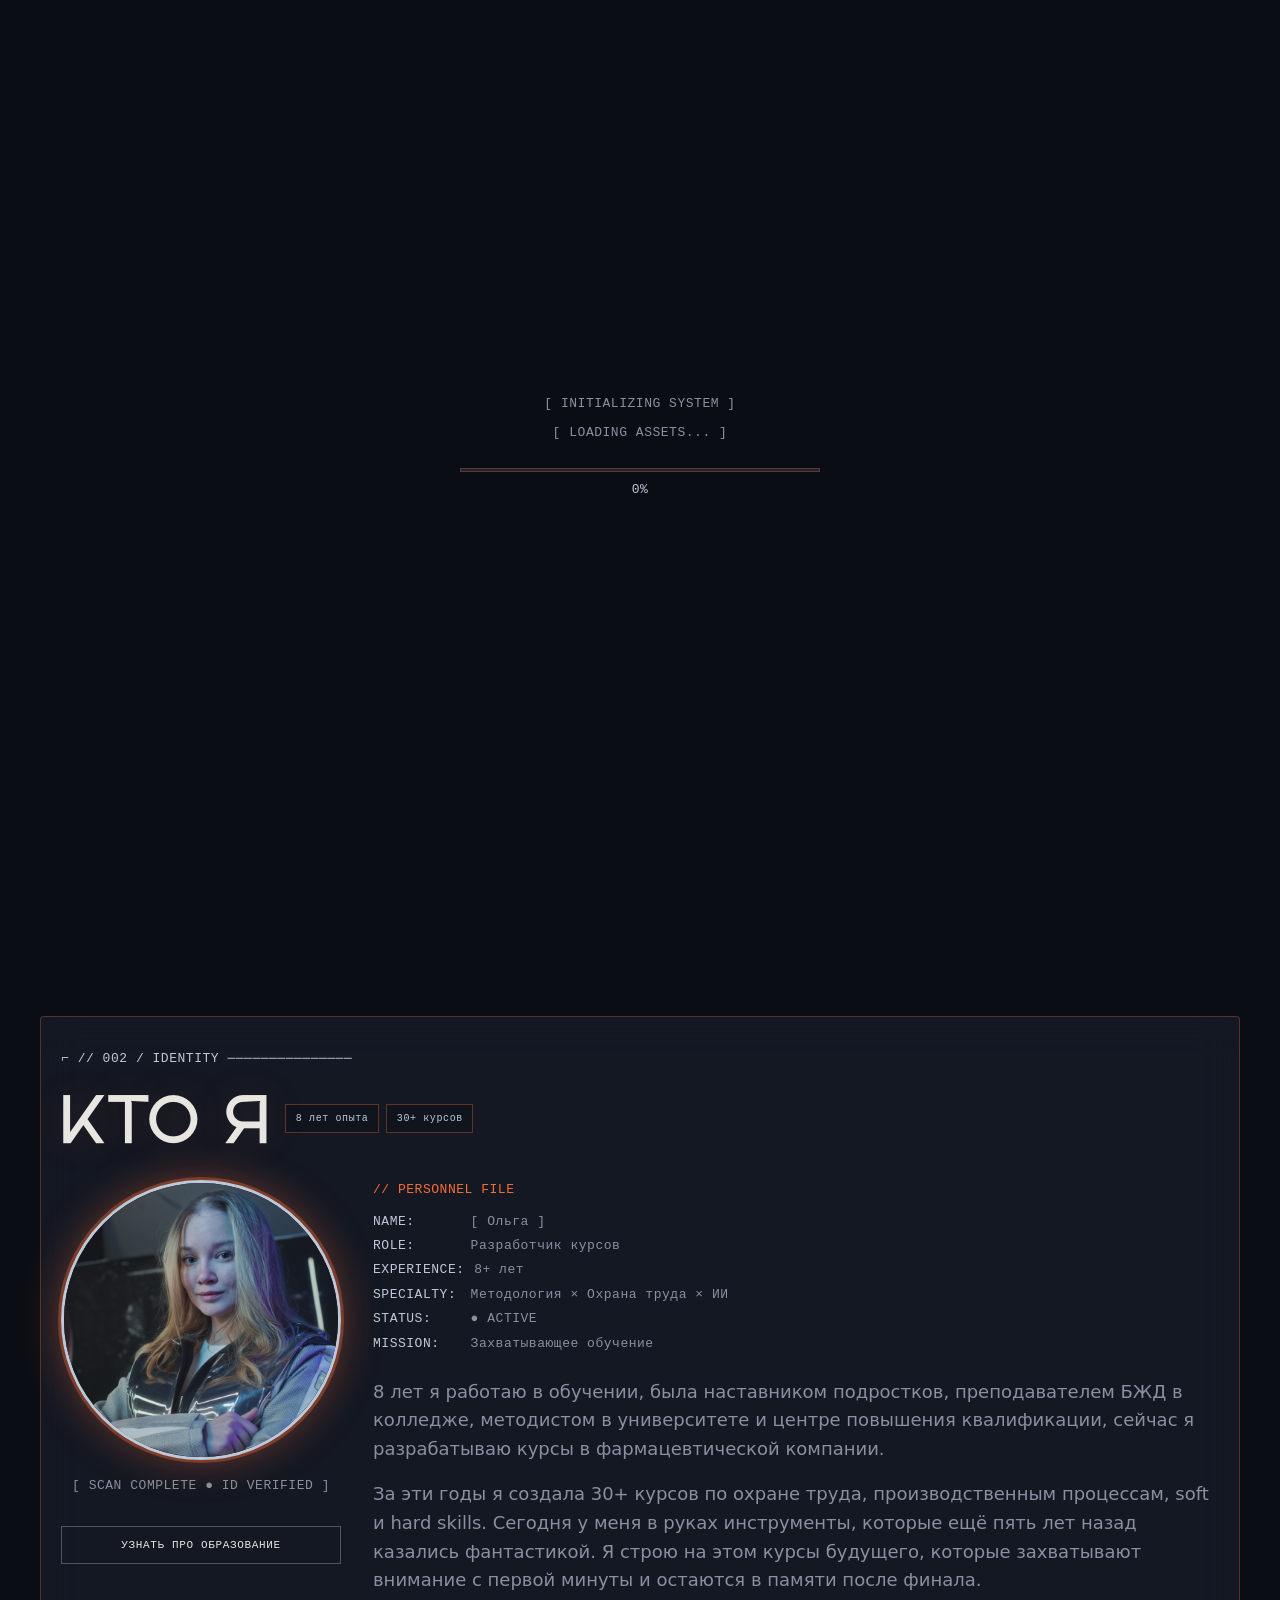
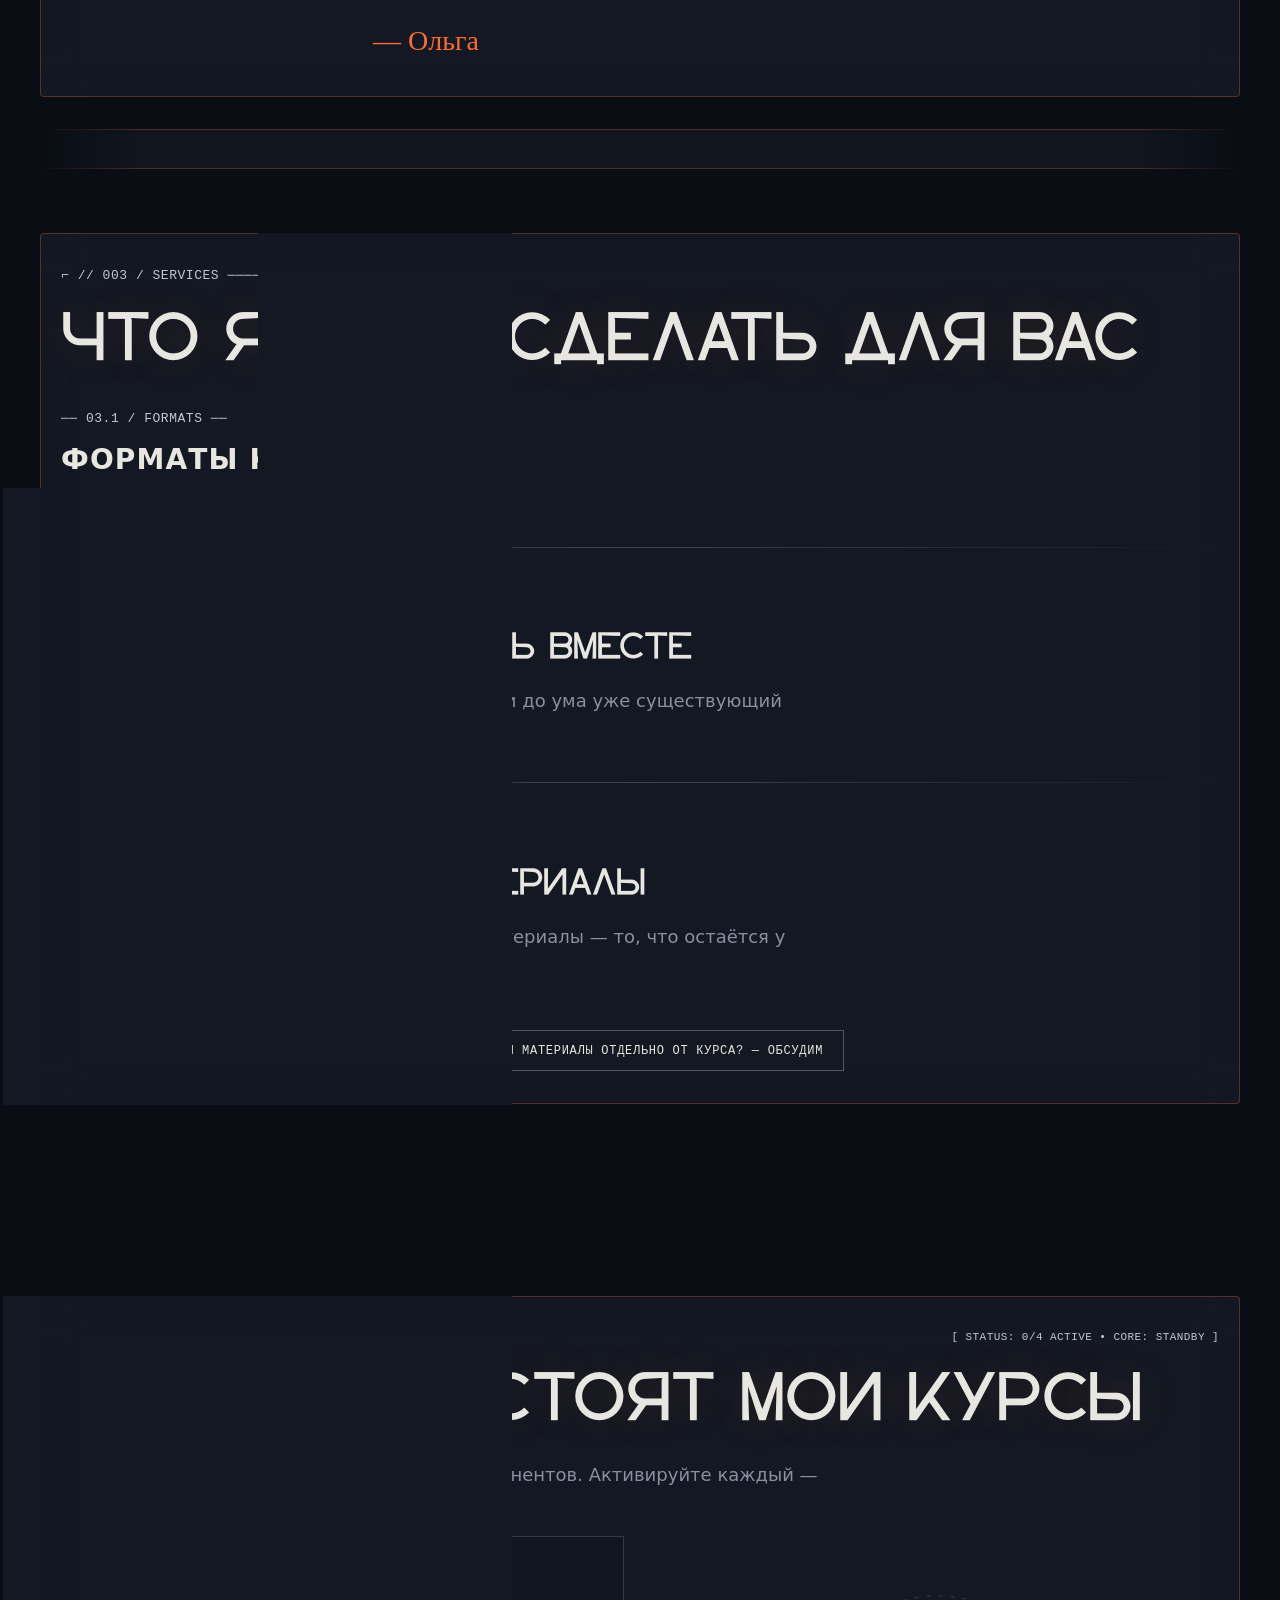
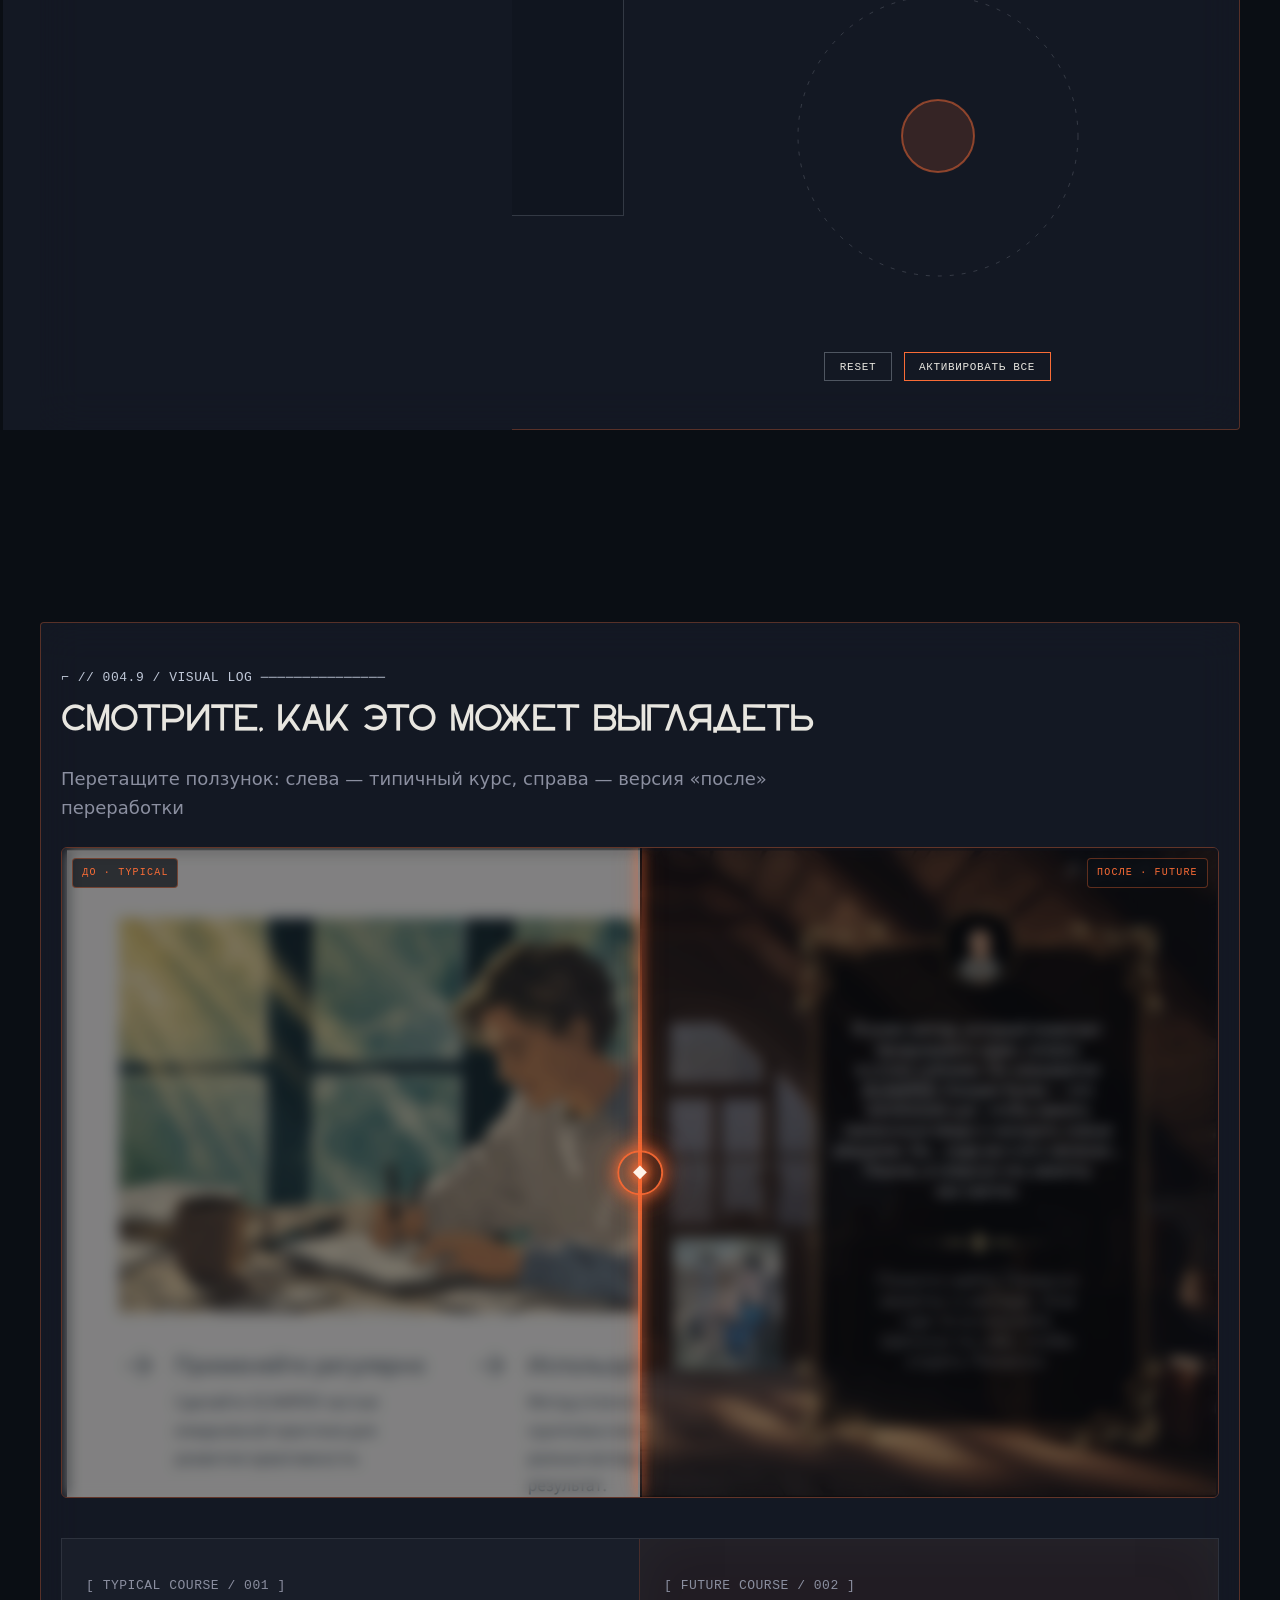
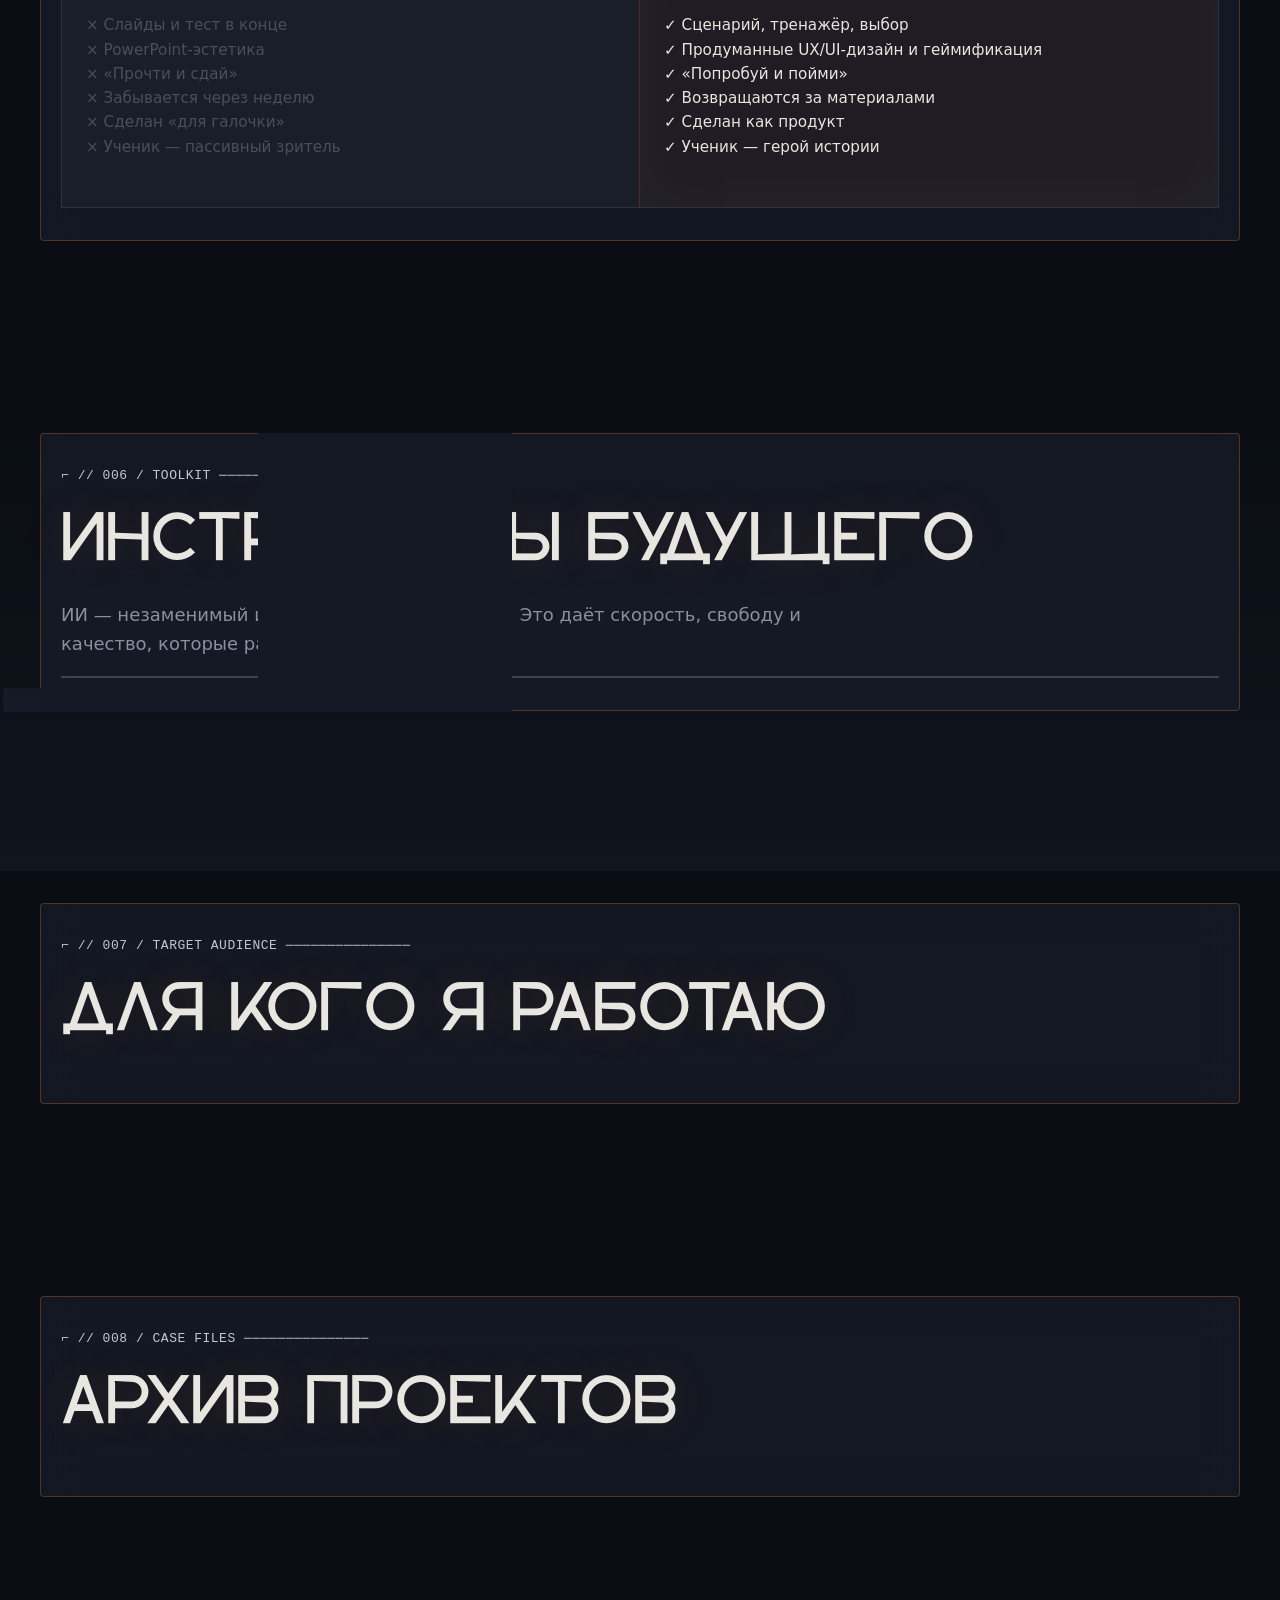
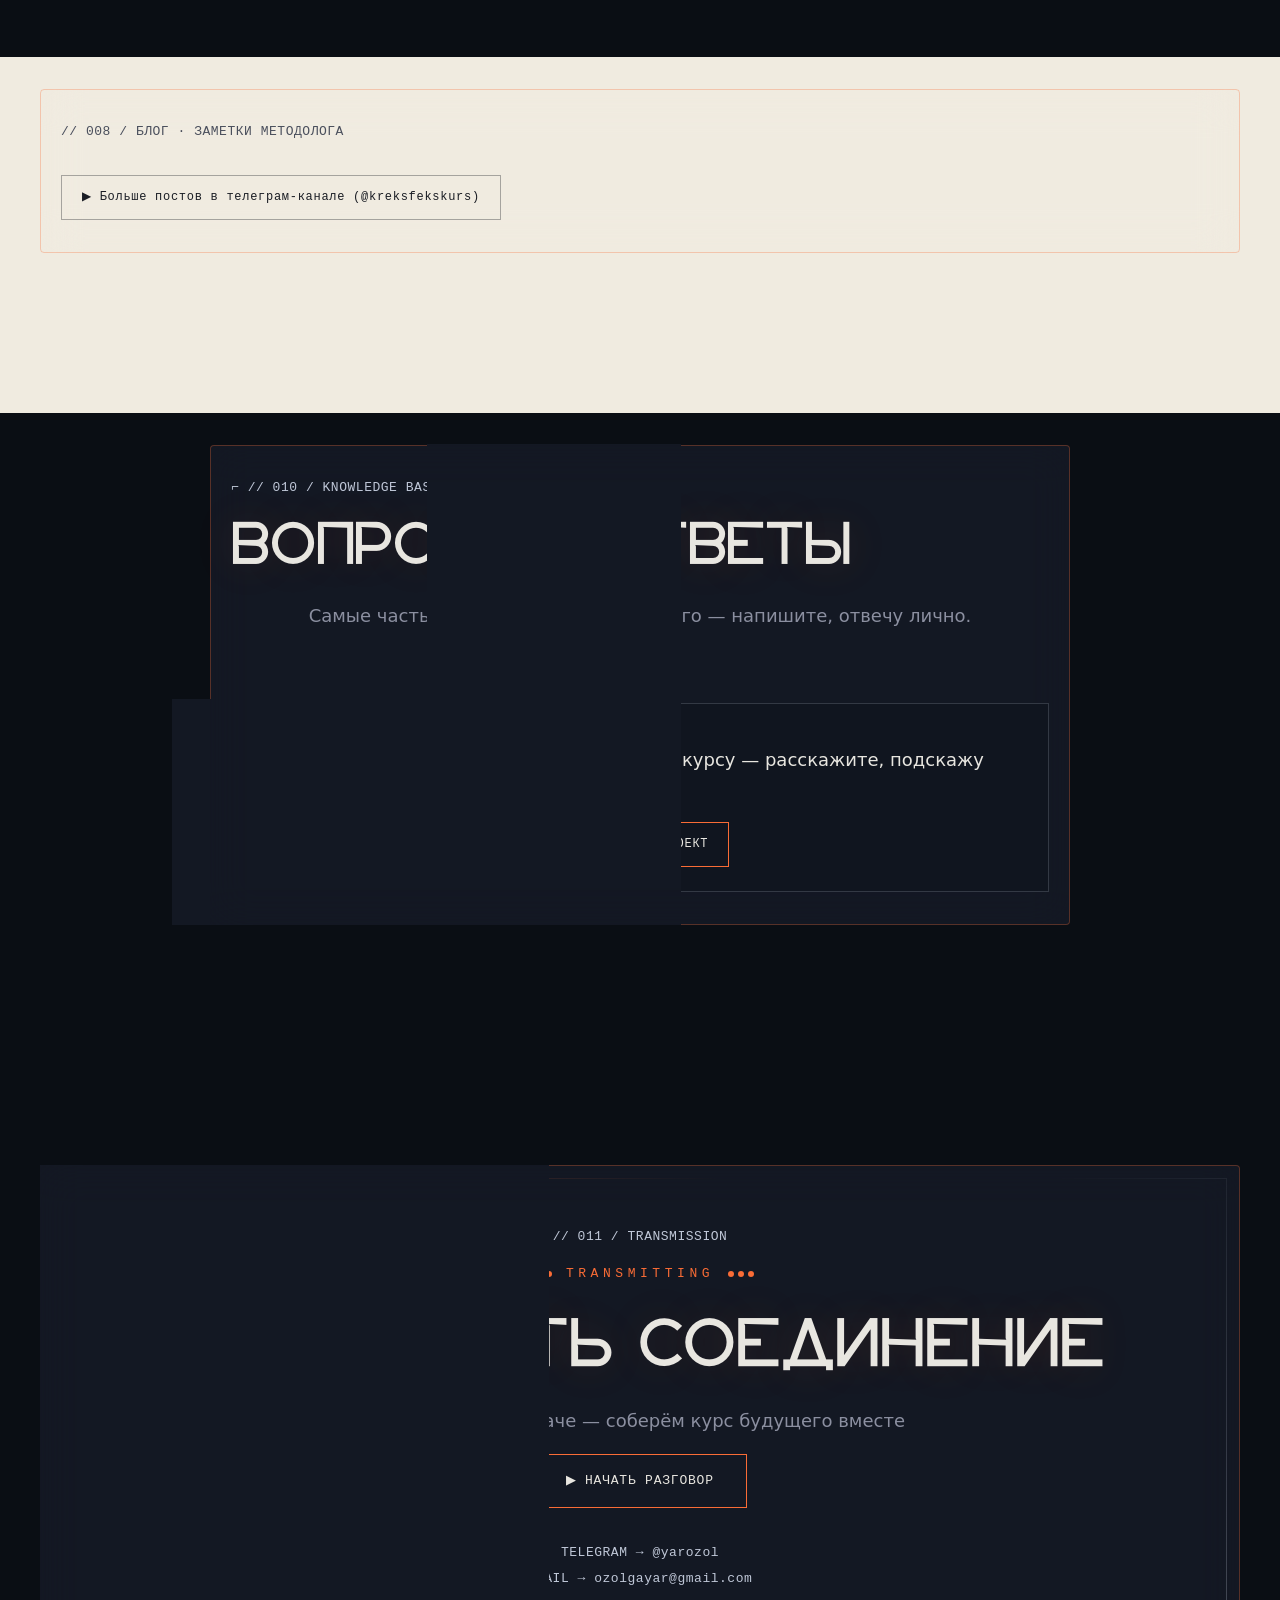
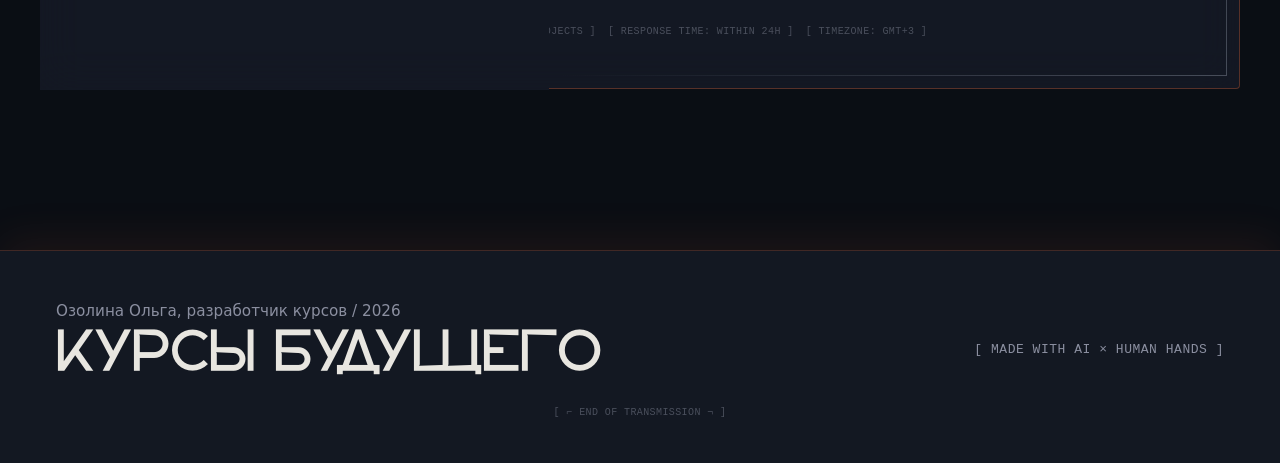
==== commit eeaf53fd: "Update index.html" ====
--- a/index.html
+++ b/index.html
@@ -138,7 +138,7 @@
                 <li><span>NAME:</span> [ Ольга ]</li>
                 <li><span>ROLE:</span> Разработчик курсов</li>
                 <li><span>EXPERIENCE:</span> 8+ лет</li>
-                <li><span>SPECIALTY:</span> ИИ × Игра × Методология</li>
+                <li><span>SPECIALTY:</span> Методология × Охрана труда × ИИ </li>
                 <li><span>STATUS:</span> ● ACTIVE</li>
                 <li><span>MISSION:</span> Захватывающее обучение</li>
               </ul>
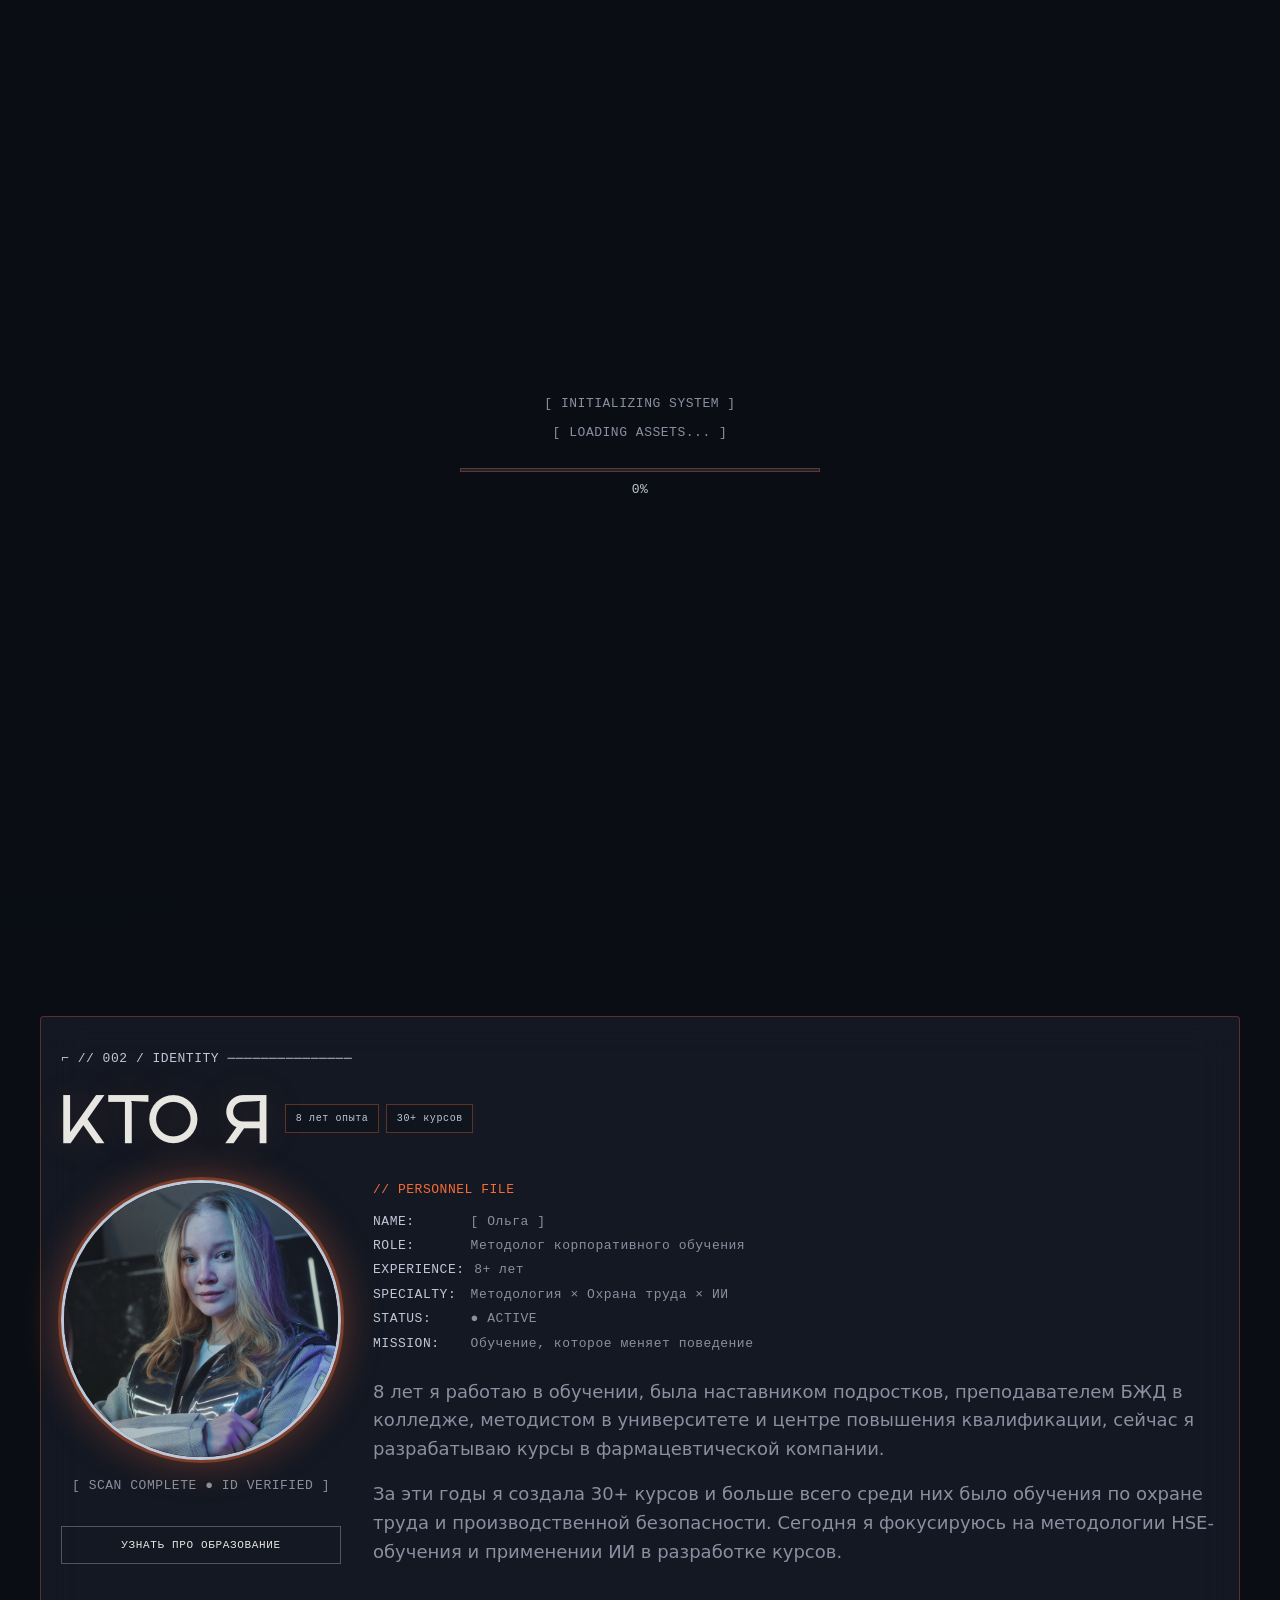
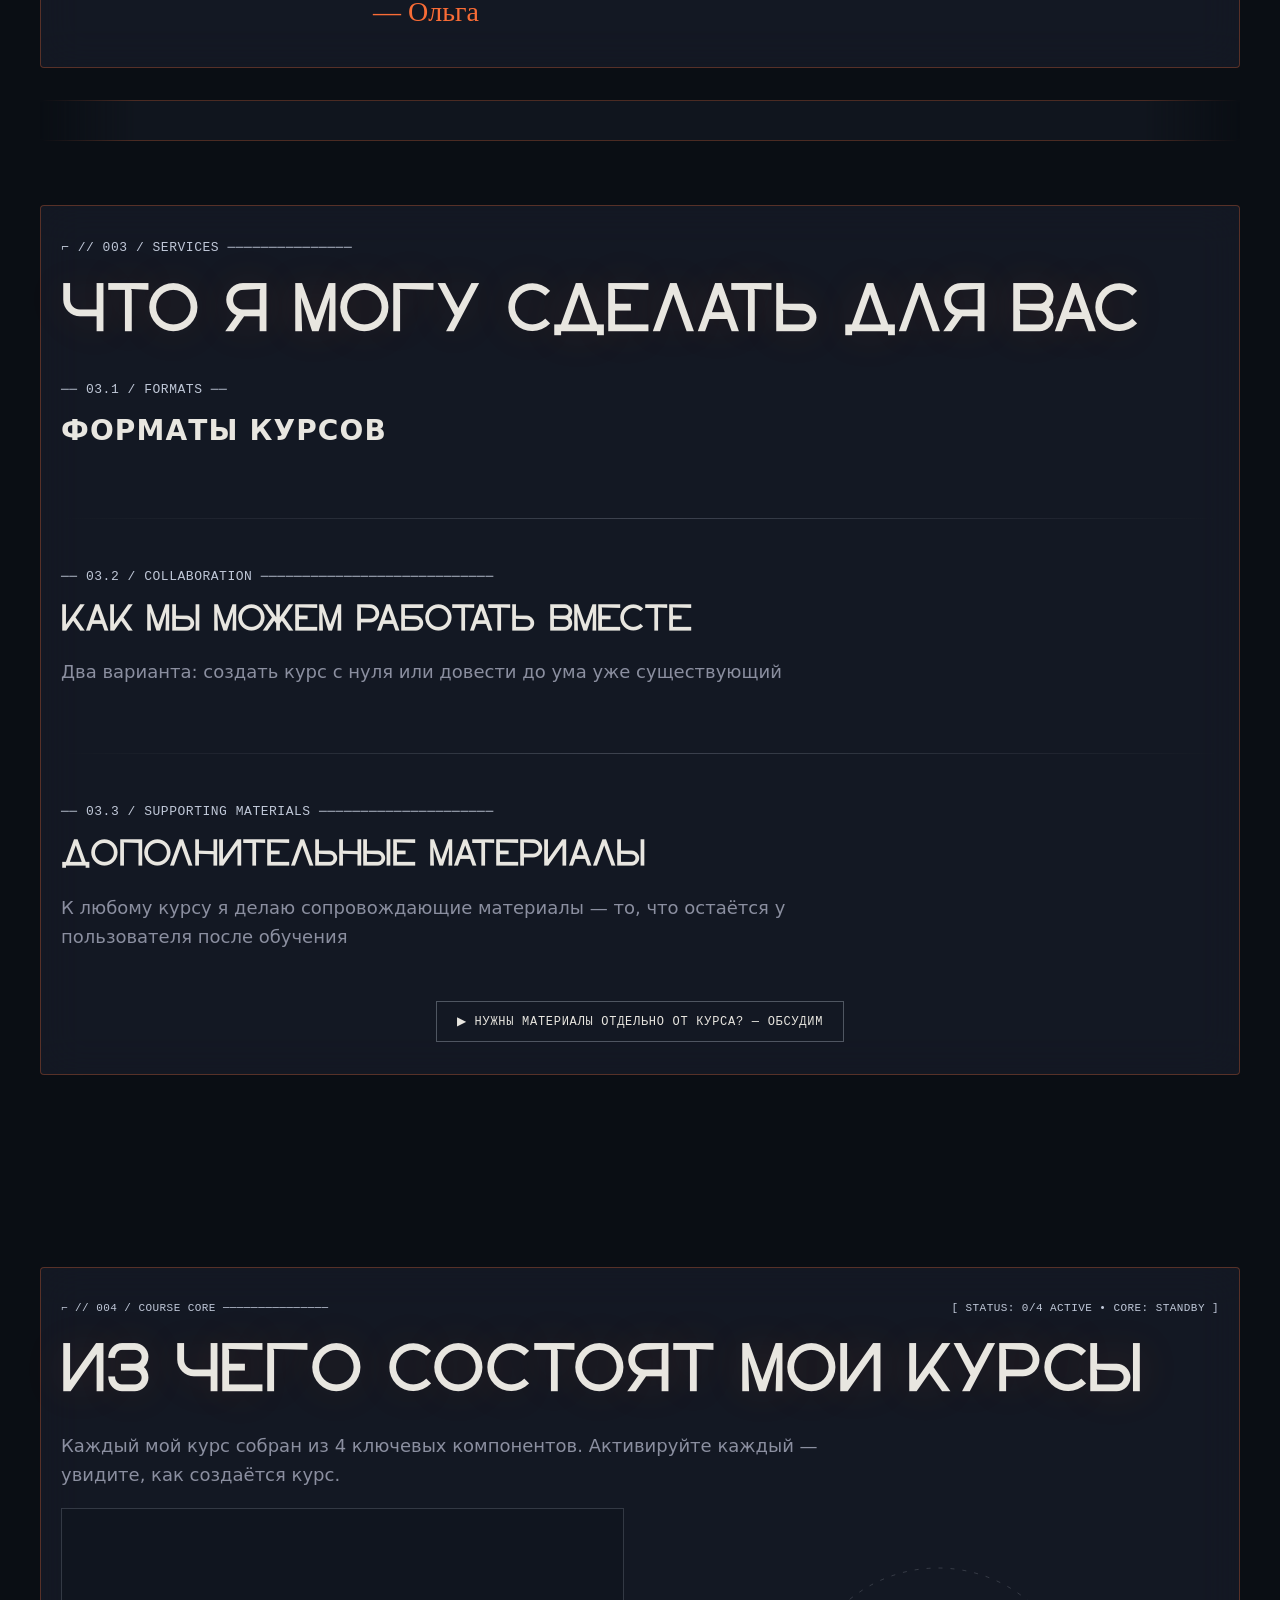
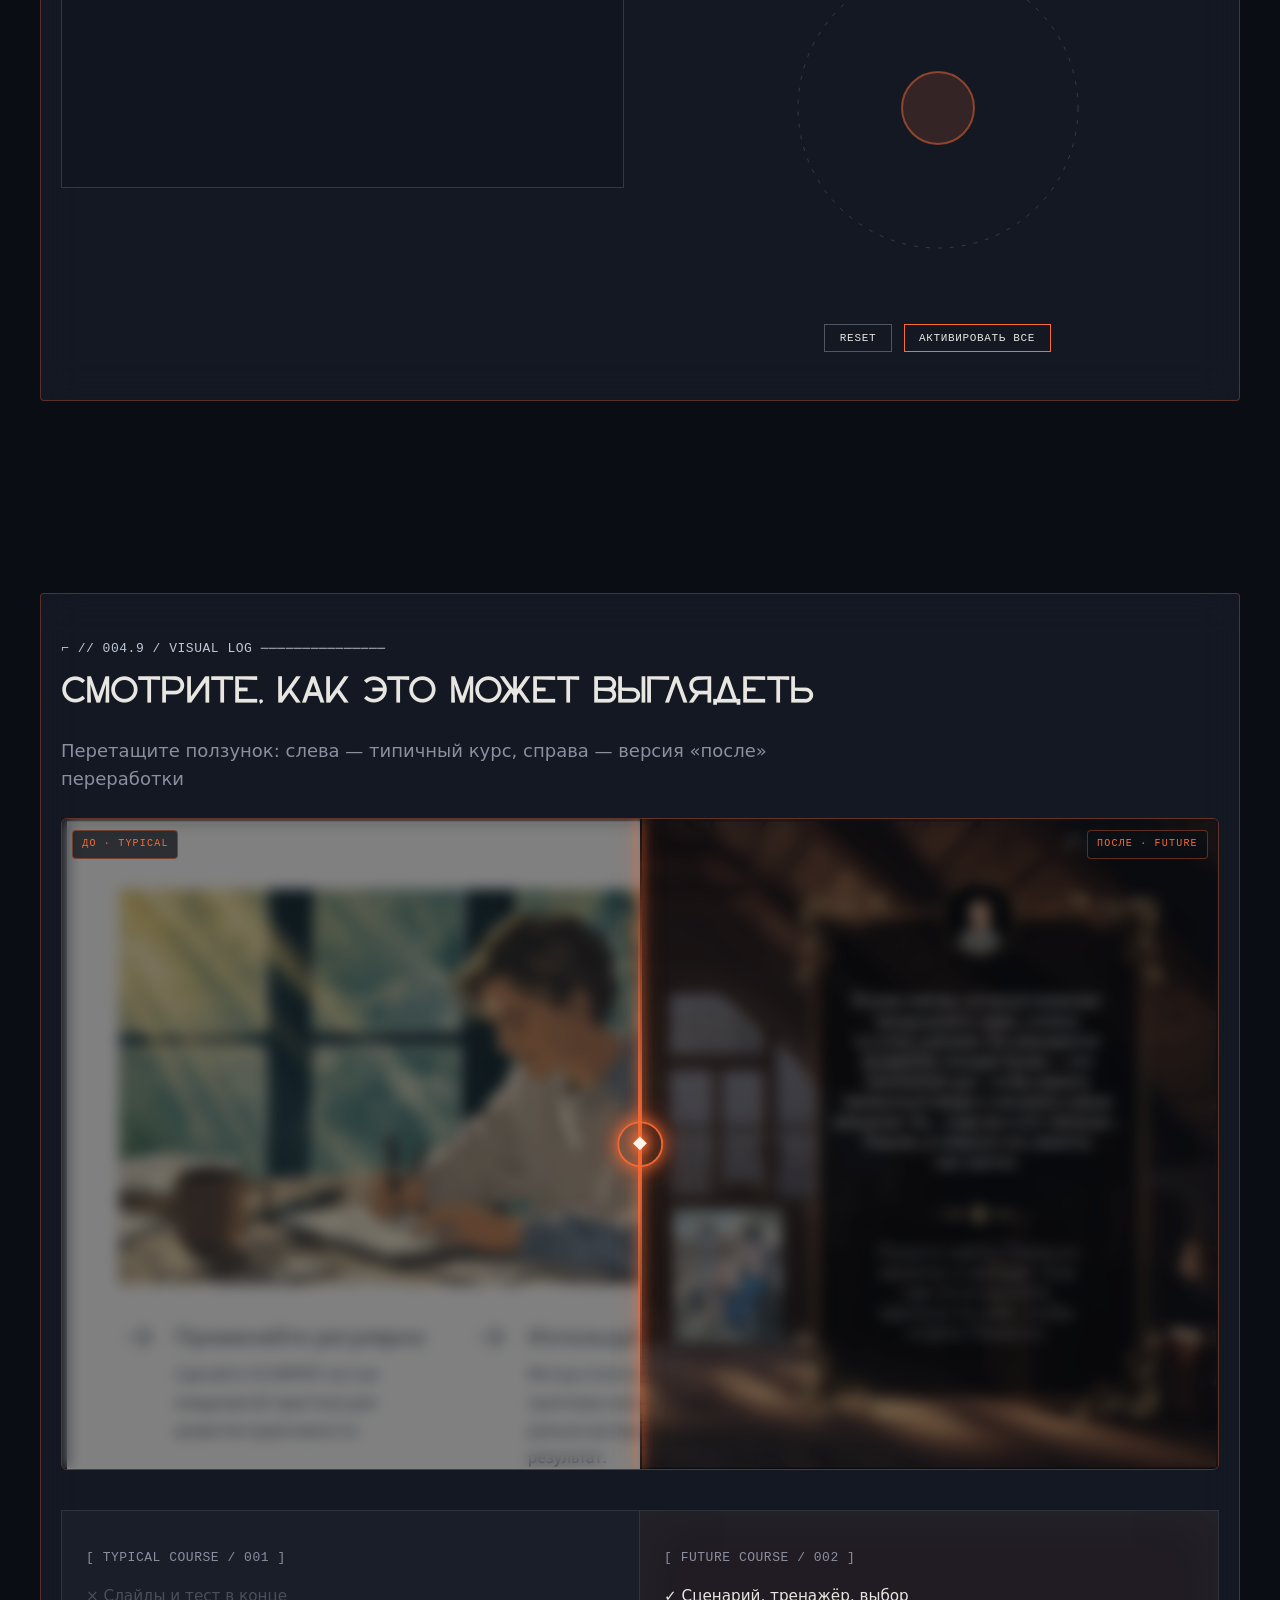
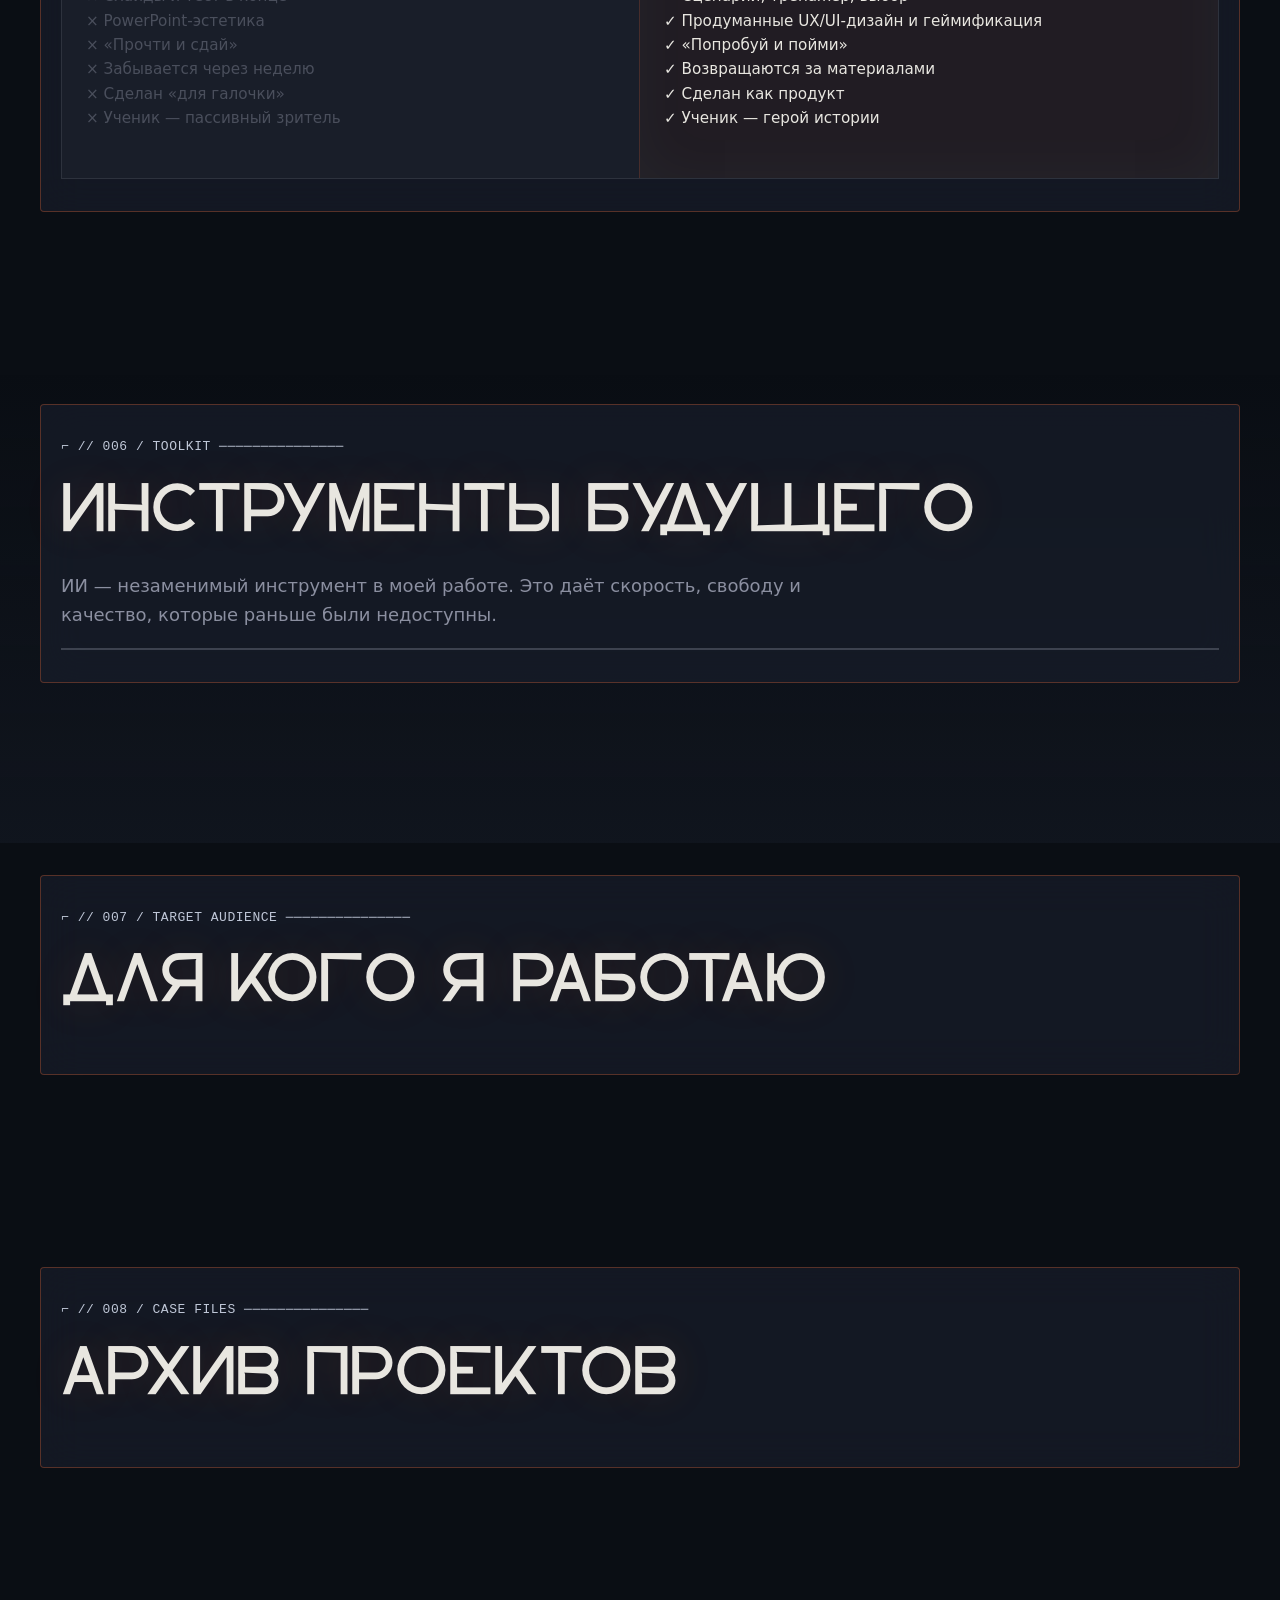
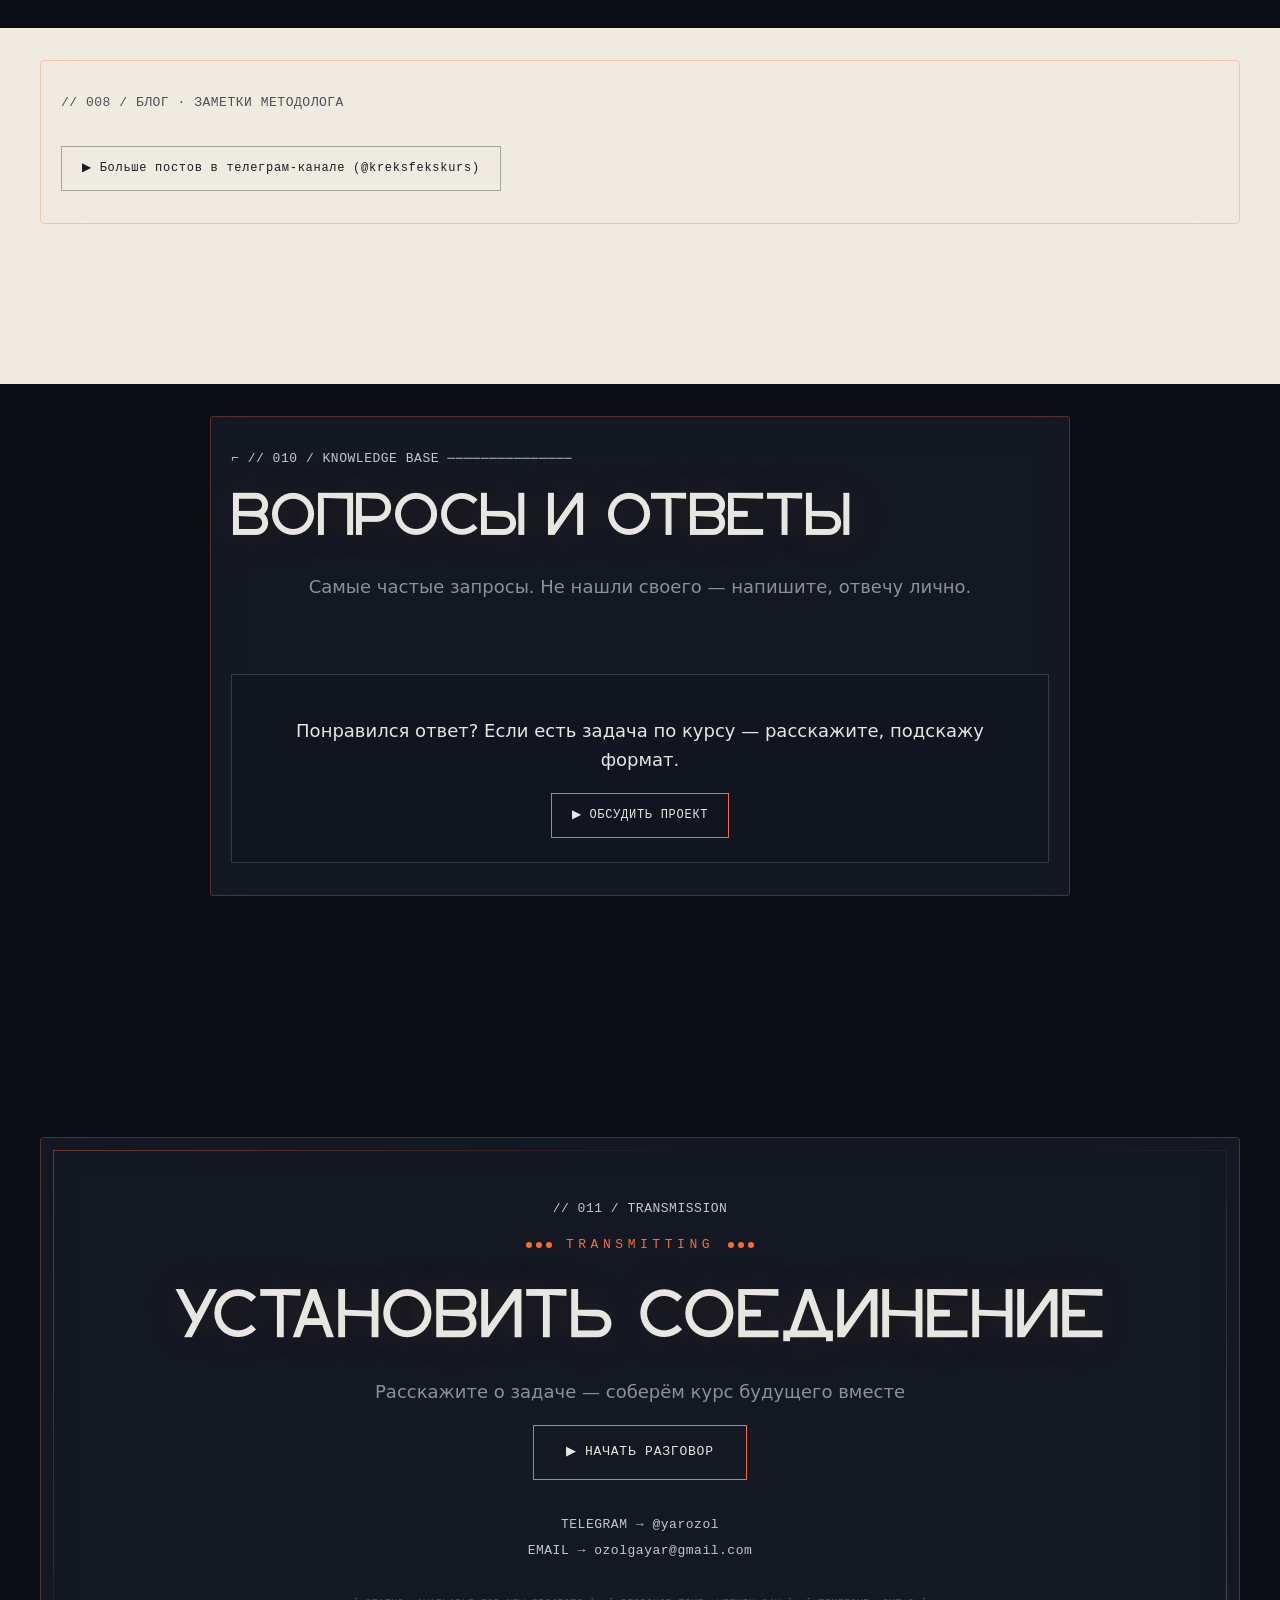
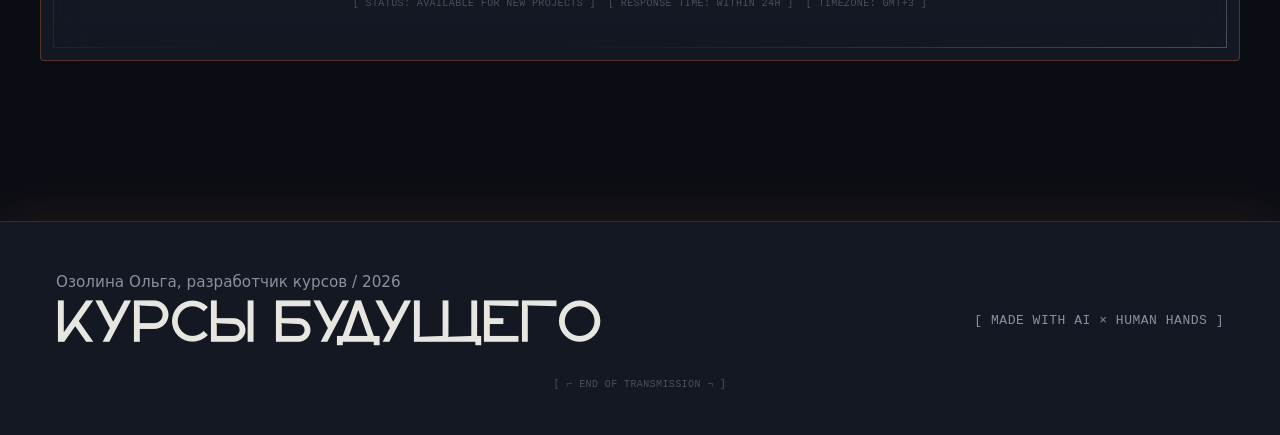
==== commit ff150e64: "Update index.html" ====
--- a/index.html
+++ b/index.html
@@ -136,15 +136,15 @@
               <p class="mono about-data__label">// PERSONNEL FILE</p>
               <ul class="about-data__list mono">
                 <li><span>NAME:</span> [ Ольга ]</li>
-                <li><span>ROLE:</span> Разработчик курсов</li>
+                <li><span>ROLE:</span> Методолог корпоративного обучения </li>
                 <li><span>EXPERIENCE:</span> 8+ лет</li>
                 <li><span>SPECIALTY:</span> Методология × Охрана труда × ИИ </li>
                 <li><span>STATUS:</span> ● ACTIVE</li>
-                <li><span>MISSION:</span> Захватывающее обучение</li>
+                <li><span>MISSION:</span> Обучение, которое меняет поведение </li>
               </ul>
               <div class="about-bio">
                 <p> 8 лет я работаю в обучении, была наставником подростков, преподавателем БЖД в колледже, методистом в университете и центре повышения квалификации, сейчас я разрабатываю курсы в фармацевтической компании. </p>
-                <p> За эти годы я создала 30+ курсов по охране труда, производственным процессам, soft и hard skills. Сегодня у меня в руках инструменты, которые ещё пять лет назад казались фантастикой. Я строю на этом курсы будущего, которые захватывают внимание с первой минуты и остаются в памяти после финала.</p>
+                <p> За эти годы я создала 30+ курсов и больше всего среди них было обучения по охране труда и производственной безопасности. Сегодня я фокусируюсь на методологии HSE-обучения и применении ИИ в разработке курсов. </p>
                 </div>
               <p class="about-sign">— Ольга</p>
             </div>
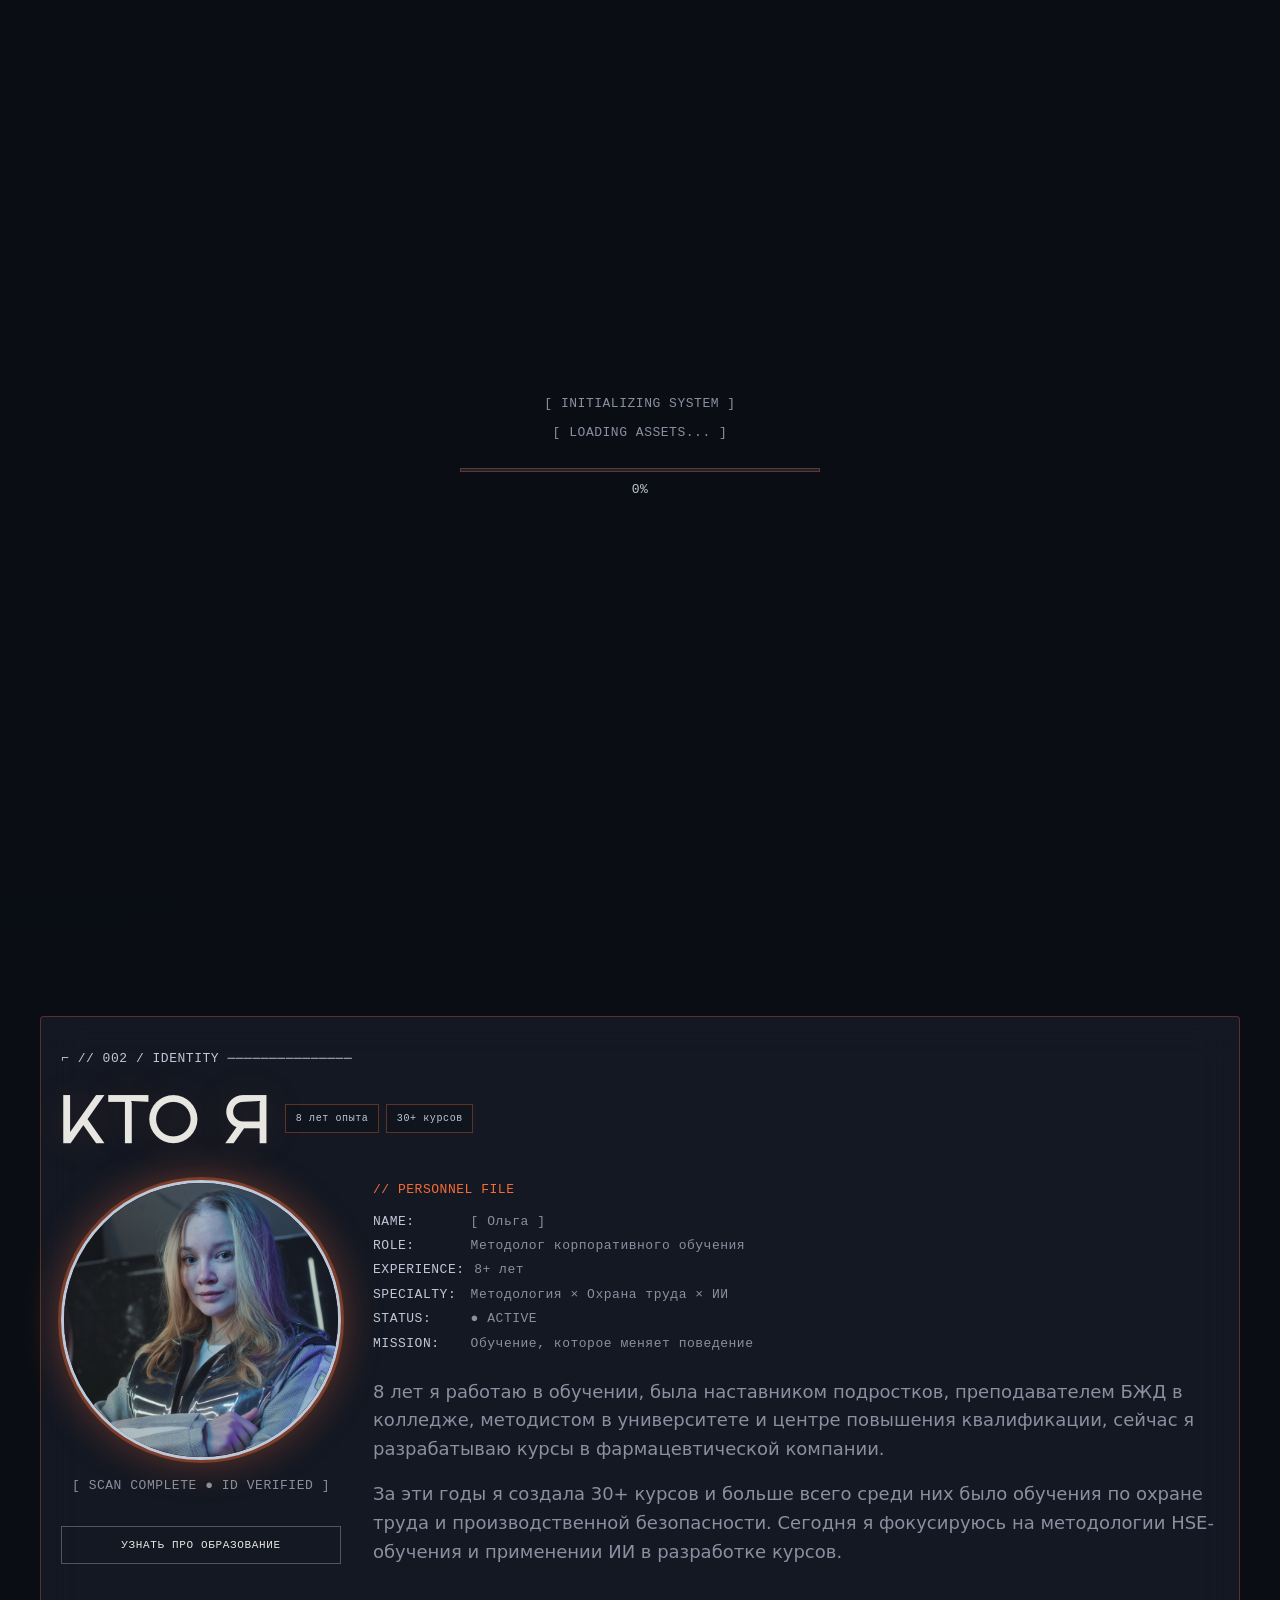
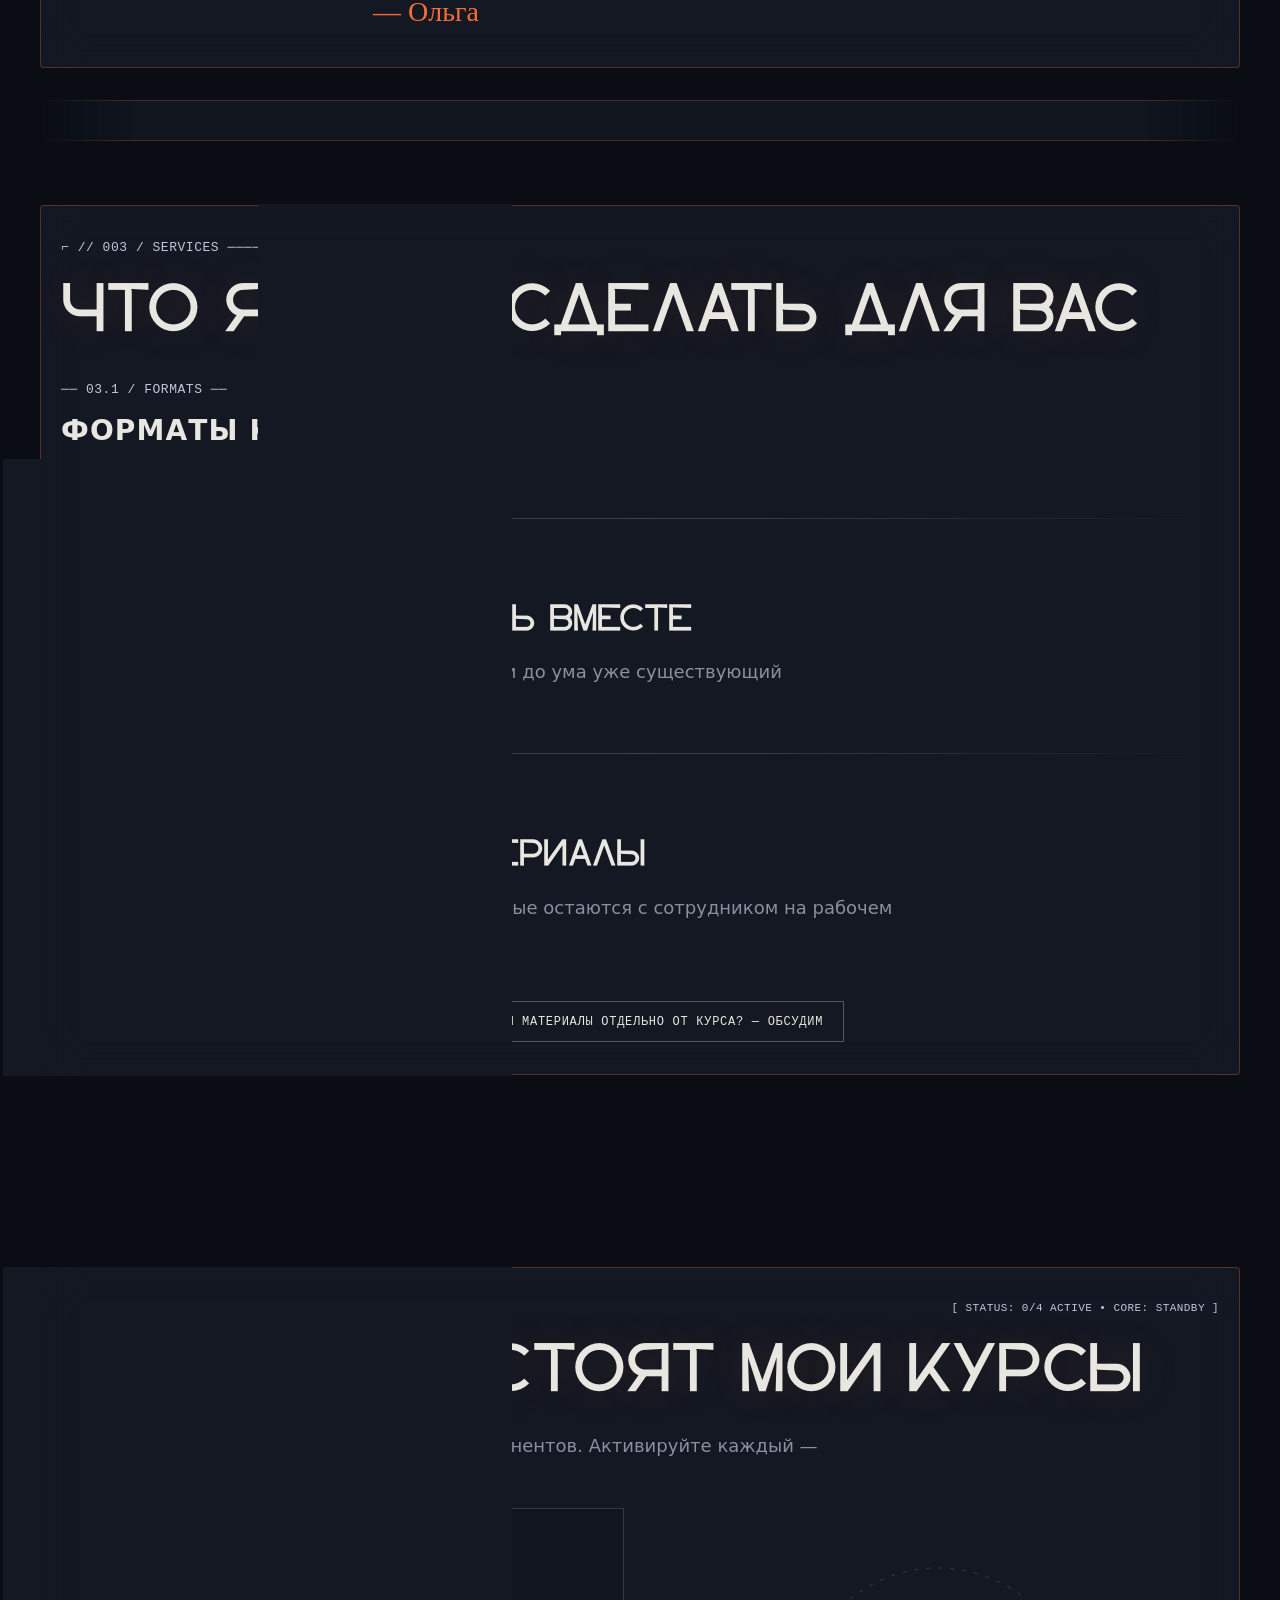
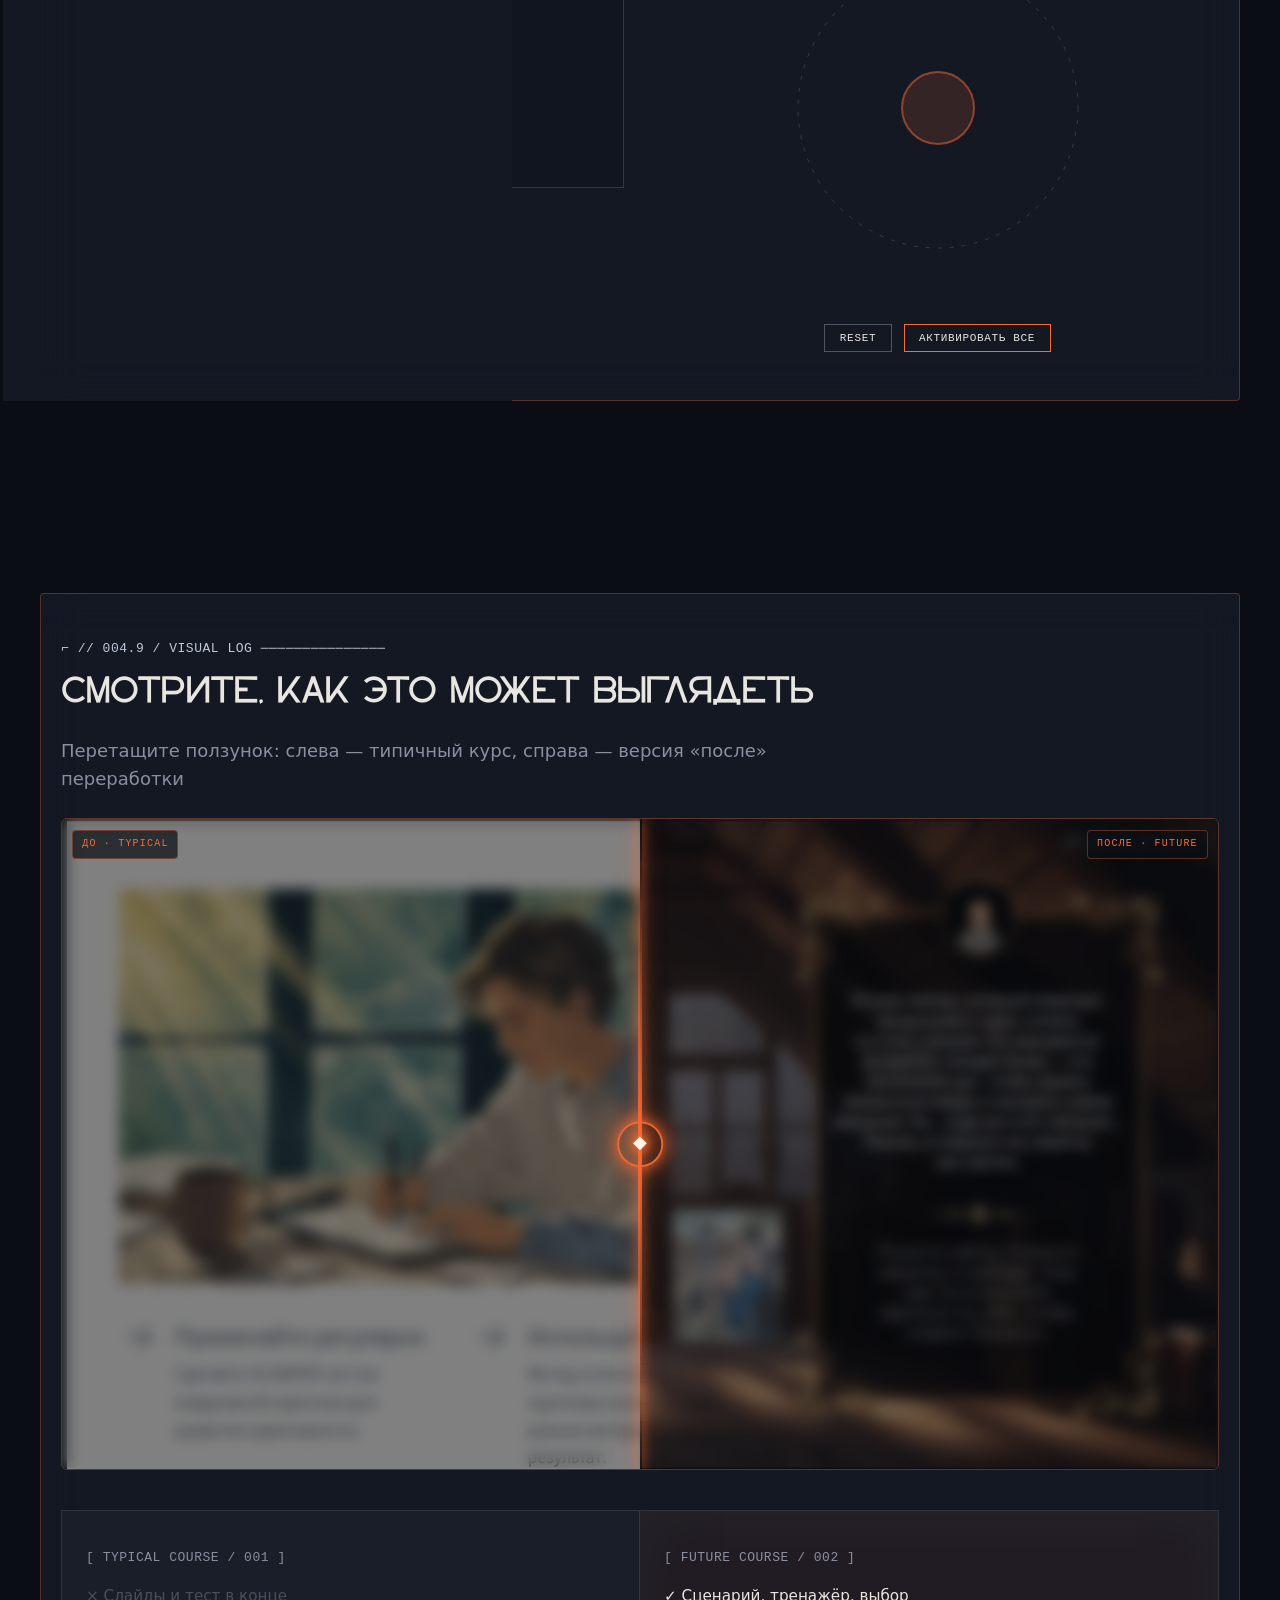
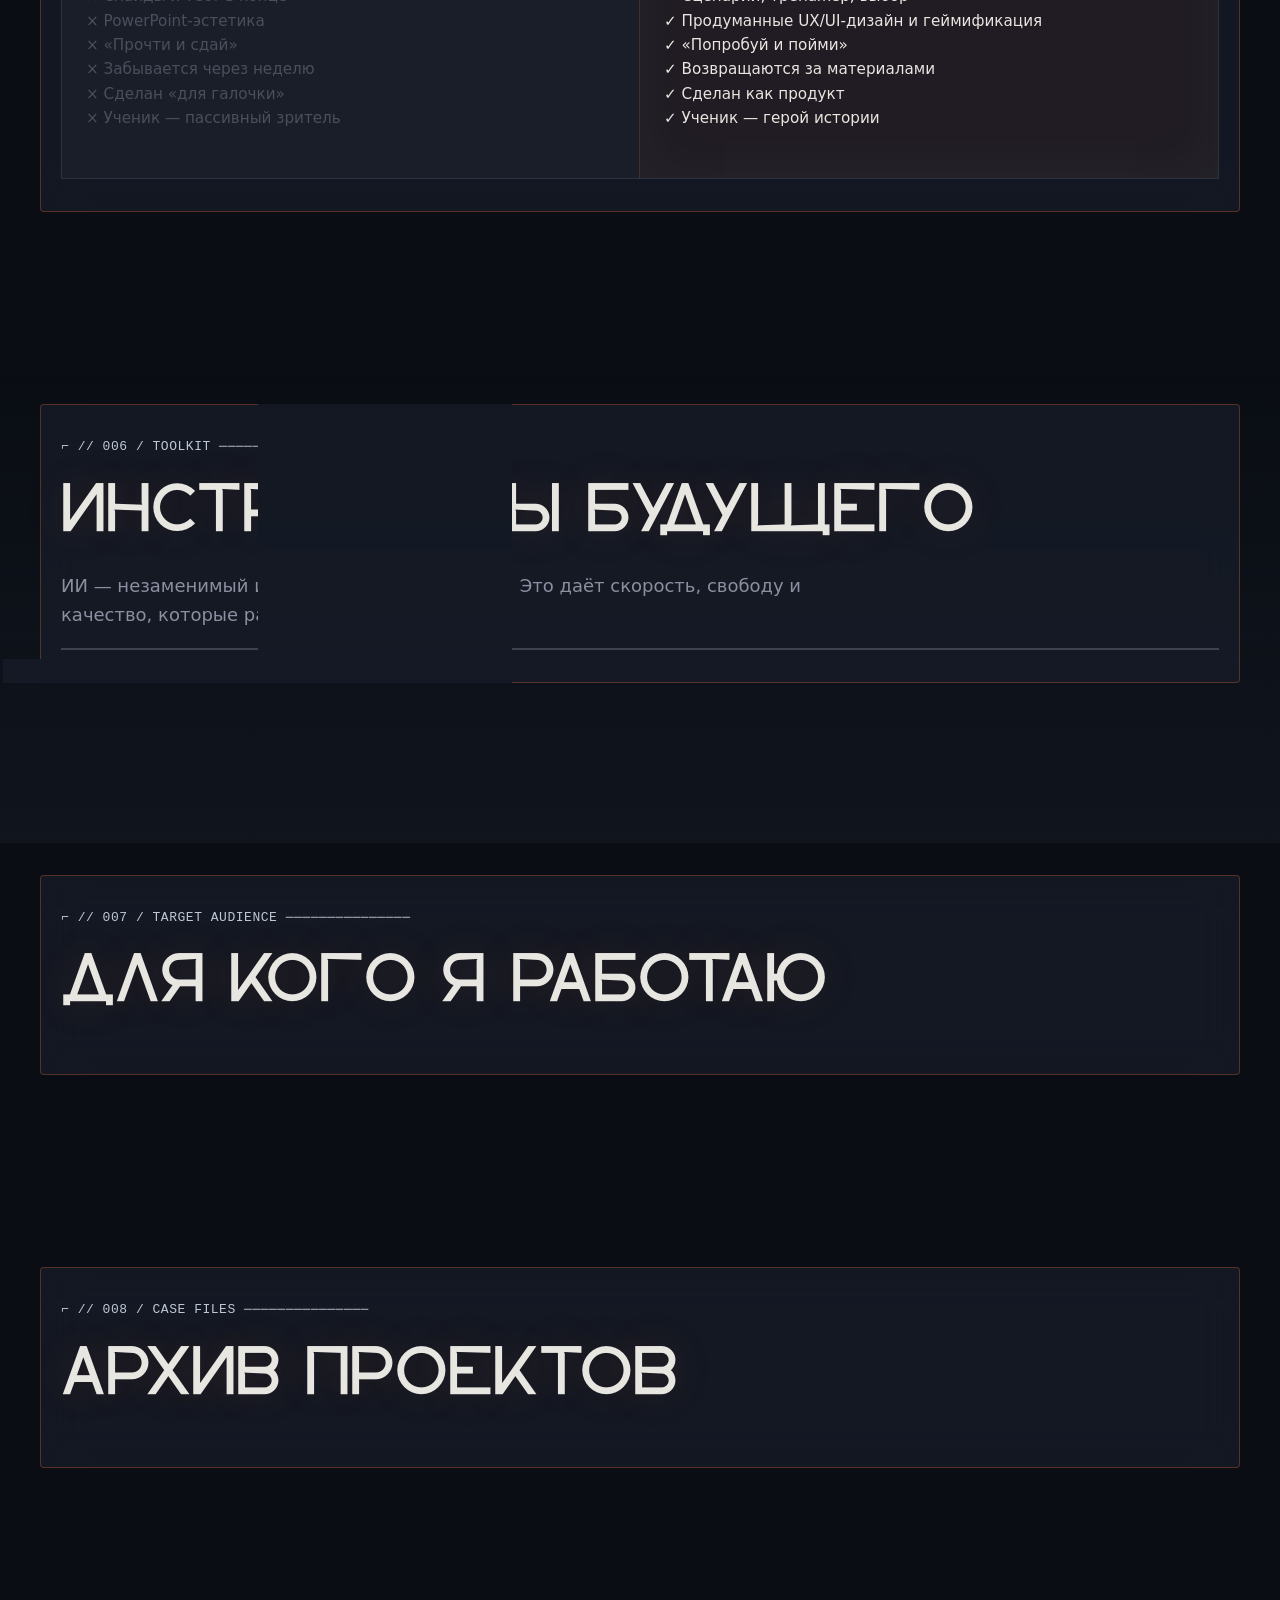
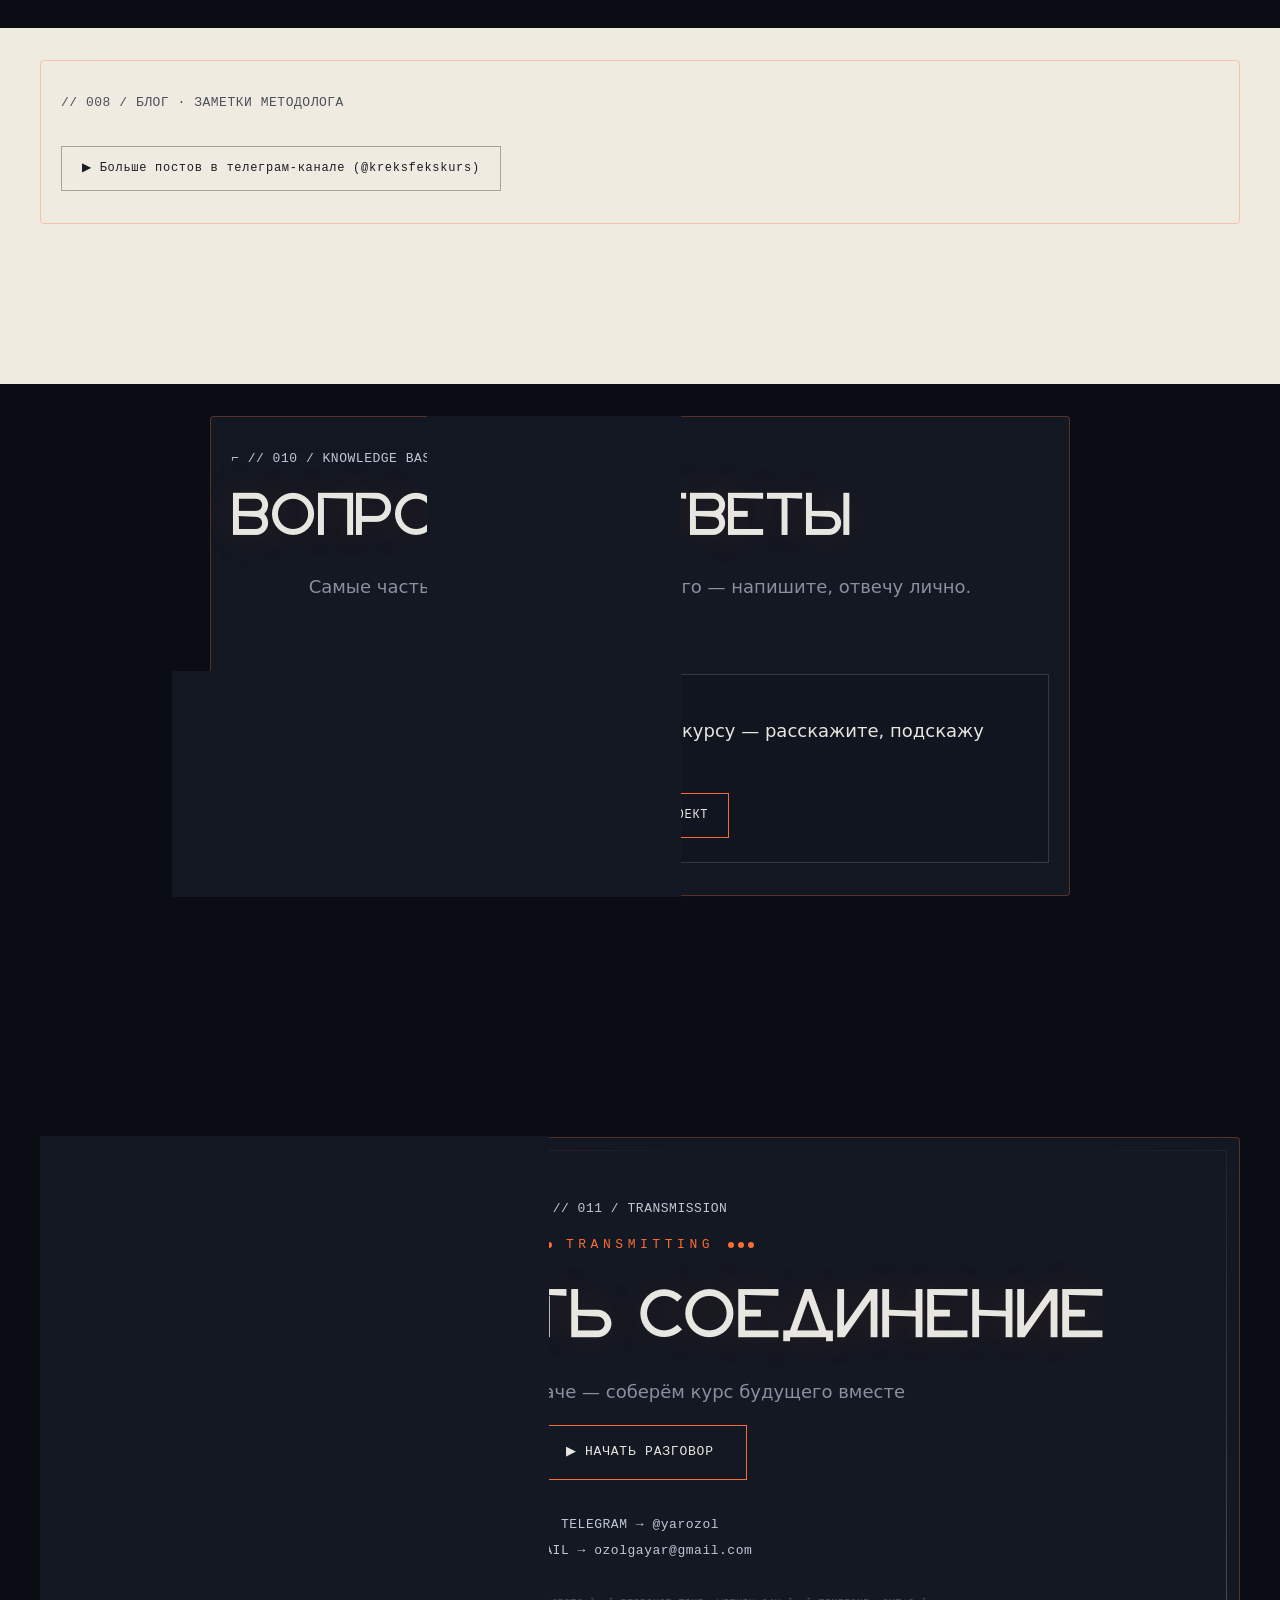
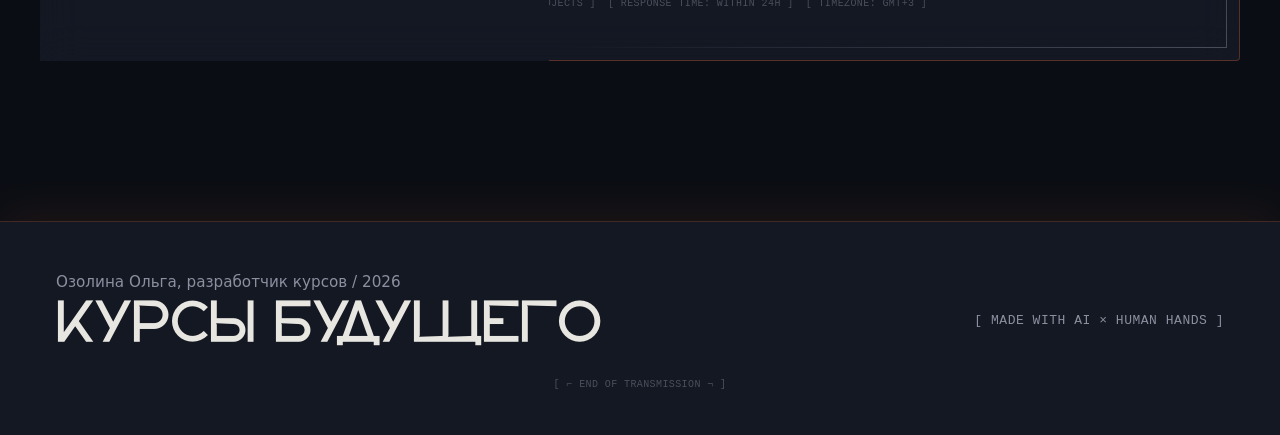
==== commit ef7712a7: "Update index.html" ====
--- a/index.html
+++ b/index.html
@@ -4,7 +4,7 @@
   <meta charset="UTF-8" />
   <meta name="viewport" content="width=device-width, initial-scale=1.0" />
   <meta name="theme-color" content="#0A0E14" />
-  <title>Курсы будущего — портфолио разработчика курсов</title>
+  <title>Курсы будущего — портфолио методолога, разработчика курсов</title>
   <meta name="description" content="ИИ × Игра × Методология. Разработка образовательных курсов: игровые форматы, чат-боты, лонгриды, видео." />
   <!-- Lotus Eater Sans — локально /fonts; заголовки блоков. Остальное — Google Fonts -->
   <link rel="preconnect" href="https://fonts.googleapis.com" />
@@ -89,7 +89,7 @@
     <section class="section section--hero" id="hero">
       <div class="hero-inner">
         <div class="hud-corners--hero" aria-hidden="true"></div>
-        <p class="hero__meta mono fade-in" data-delay="0">// 001 / Озолина Ольга — разработчик курсов</p>
+        <p class="hero__meta mono fade-in" data-delay="0">// 001 / Озолина Ольга — методолог, разработчик курсов</p>
         <p class="hero__sys mono hero__sys--tl">[ NAV / 0.0.1 ]</p>
         <p class="hero__sys mono hero__sys--tr">[ SYS.READY ● ONLINE ]</p>
         <h1 class="hero__title display" id="hero-title">
@@ -98,10 +98,10 @@
         </h1>
         <div class="hero__tags mono fade-in" aria-label="Направления">
           <span class="hero__tag">ИИ-технологии</span>
-          <span class="hero__tag">Геймификация</span>
+          <span class="hero__tag">Охрана труда</span>
           <span class="hero__tag">Наука об обучении</span>
         </div>
-        <p class="hero__subtitle"> Создаю курсы, которые раньше казались фантастикой</p>
+        <p class="hero__subtitle"> Создаю курсы, которые меняют поведение </p>
         <div class="hero__actions">
           <a href="#services" class="btn btn--primary"><span class="btn__icon">▶</span> ИССЛЕДОВАТЬ</a>
           <a href="#cases" class="btn btn--ghost"><span class="btn__icon">◉</span> ПОСМОТРЕТЬ КЕЙСЫ</a>
@@ -175,7 +175,7 @@
         <hr class="hud-rule" />
         <p class="mono sublabel">── 03.3 / SUPPORTING MATERIALS ─────────────────────</p>
         <h3 class="section-subheading section-subheading--lotus">ДОПОЛНИТЕЛЬНЫЕ МАТЕРИАЛЫ</h3>
-        <p class="lead">К любому курсу я делаю сопровождающие материалы — то, что остаётся у пользователя после обучения </p>
+        <p class="lead">К каждому HSE-курсу делаю материалы, которые остаются с сотрудником на рабочем месте </p>
         <div id="materials-grid" class="grid-materials"></div>
         <div class="block-cta">
           <button type="button" class="btn btn--ghost" id="btn-materials-cta">▶ НУЖНЫ МАТЕРИАЛЫ ОТДЕЛЬНО ОТ КУРСА? — ОБСУДИМ</button>
